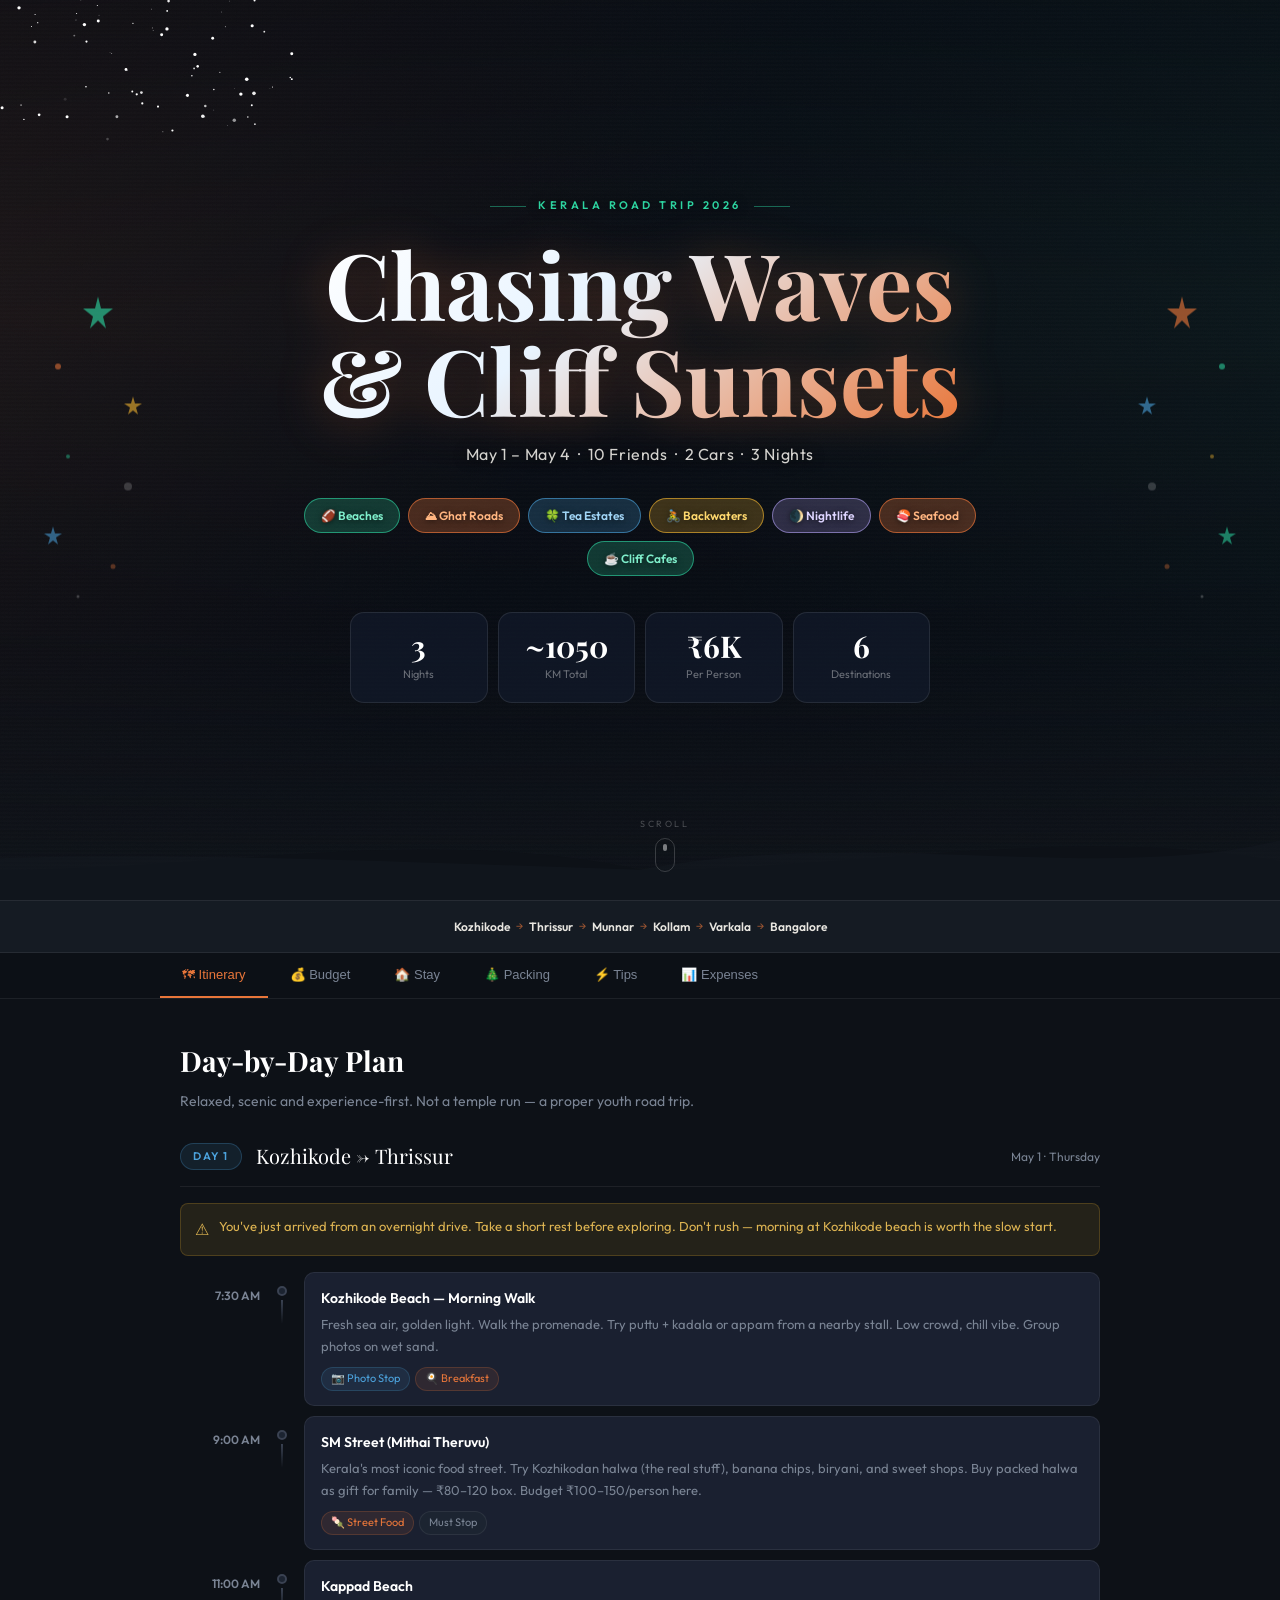
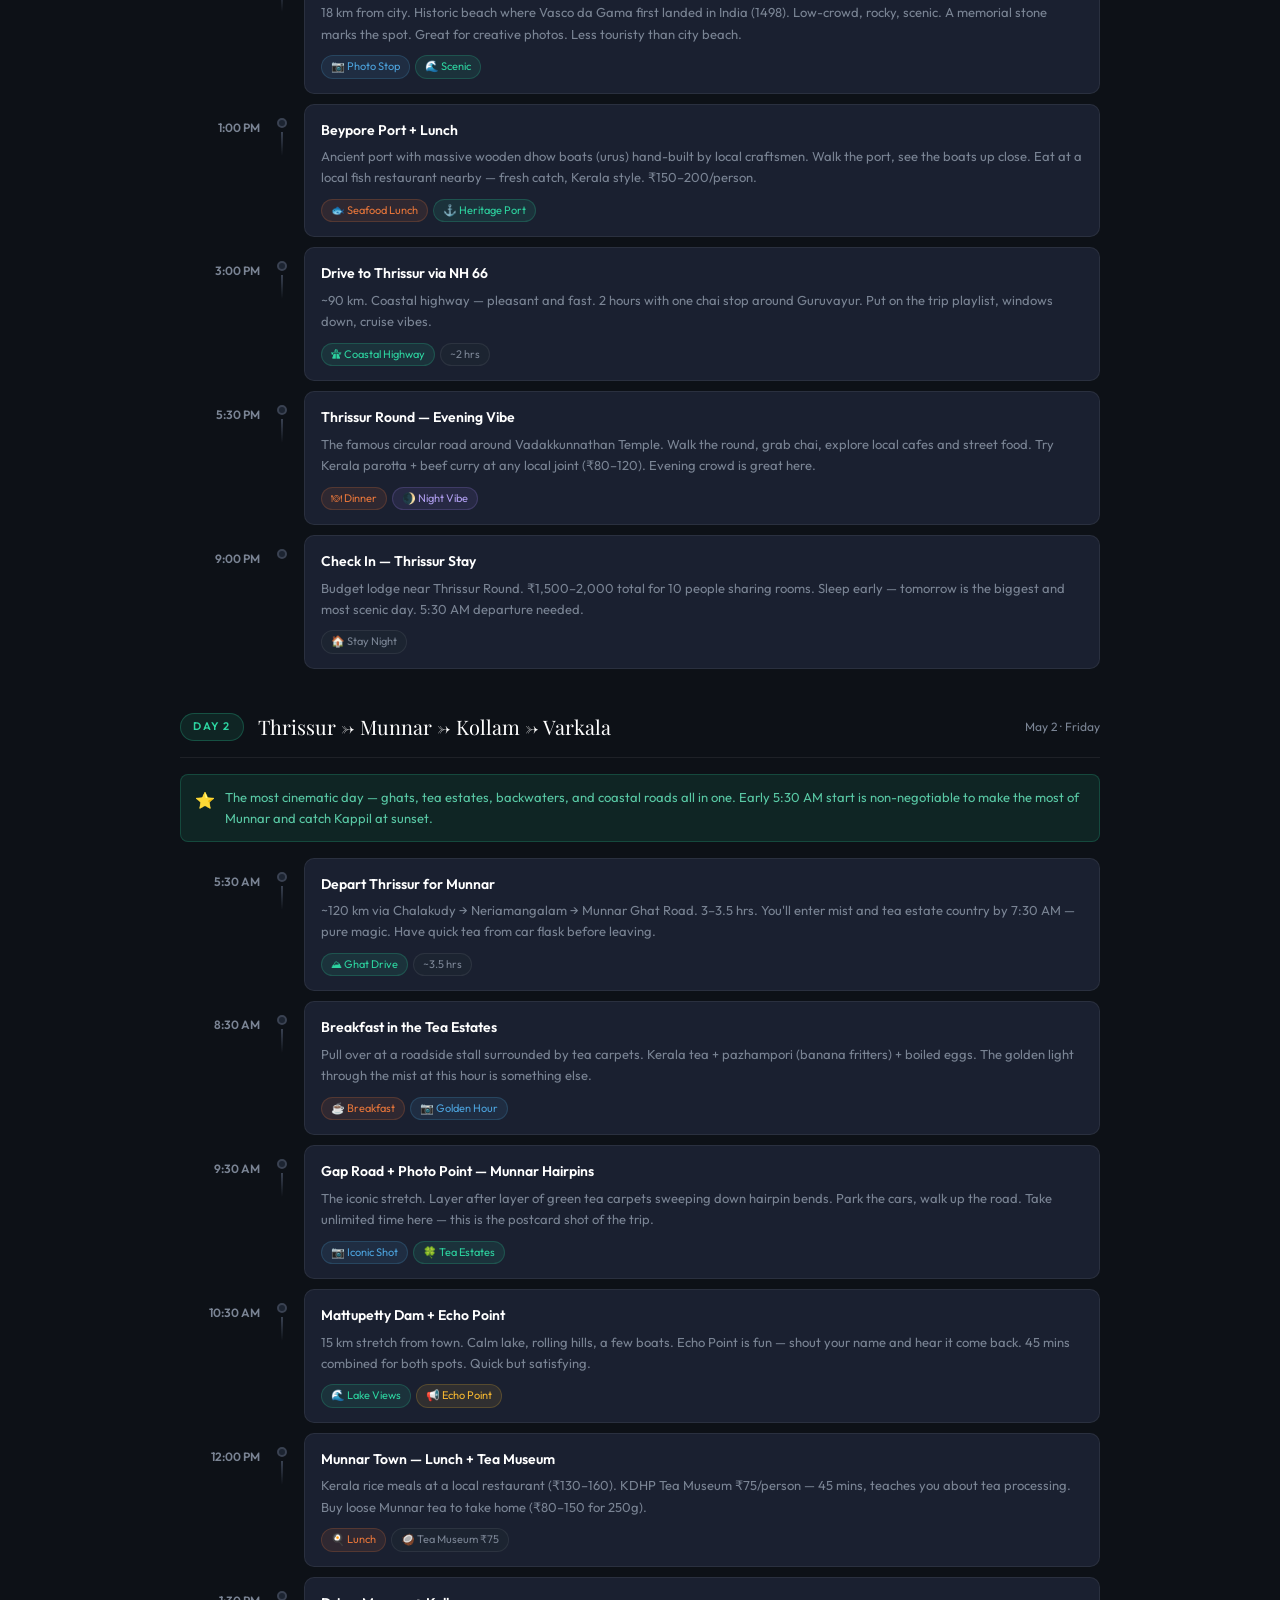
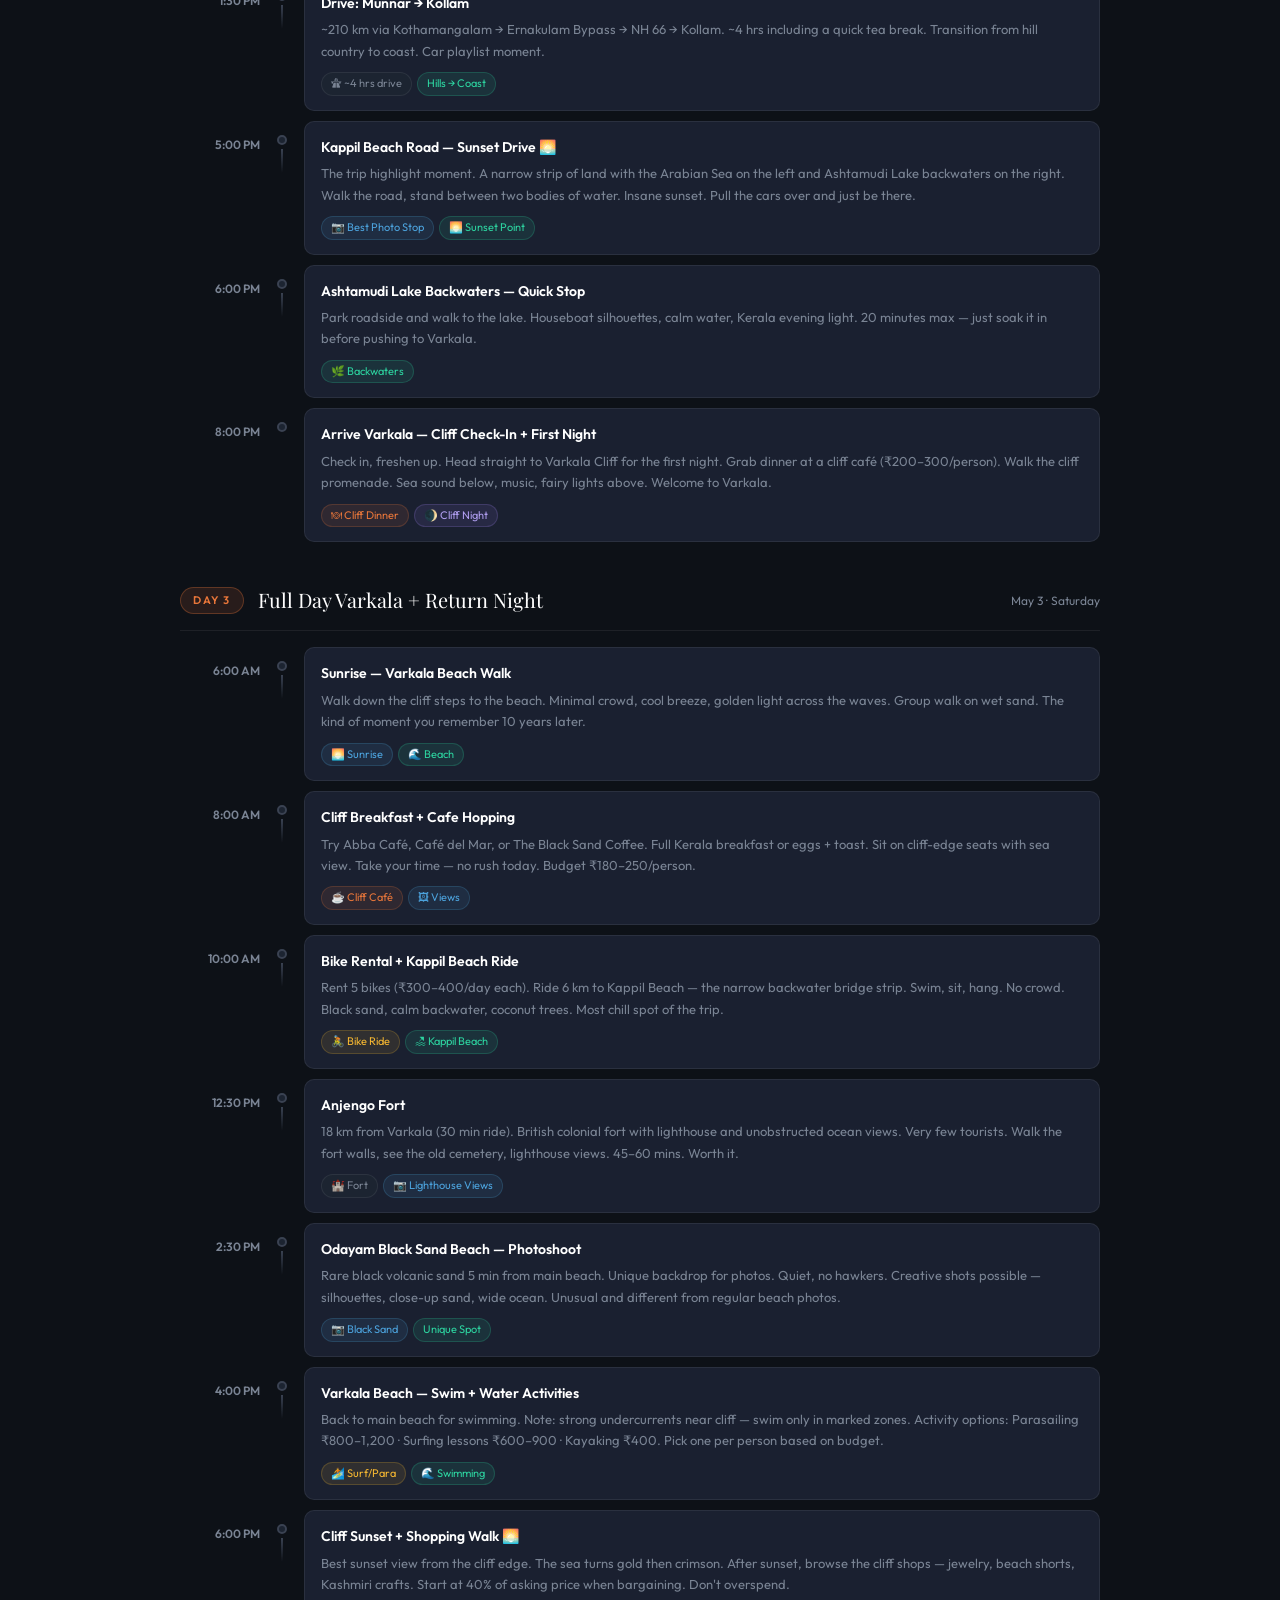
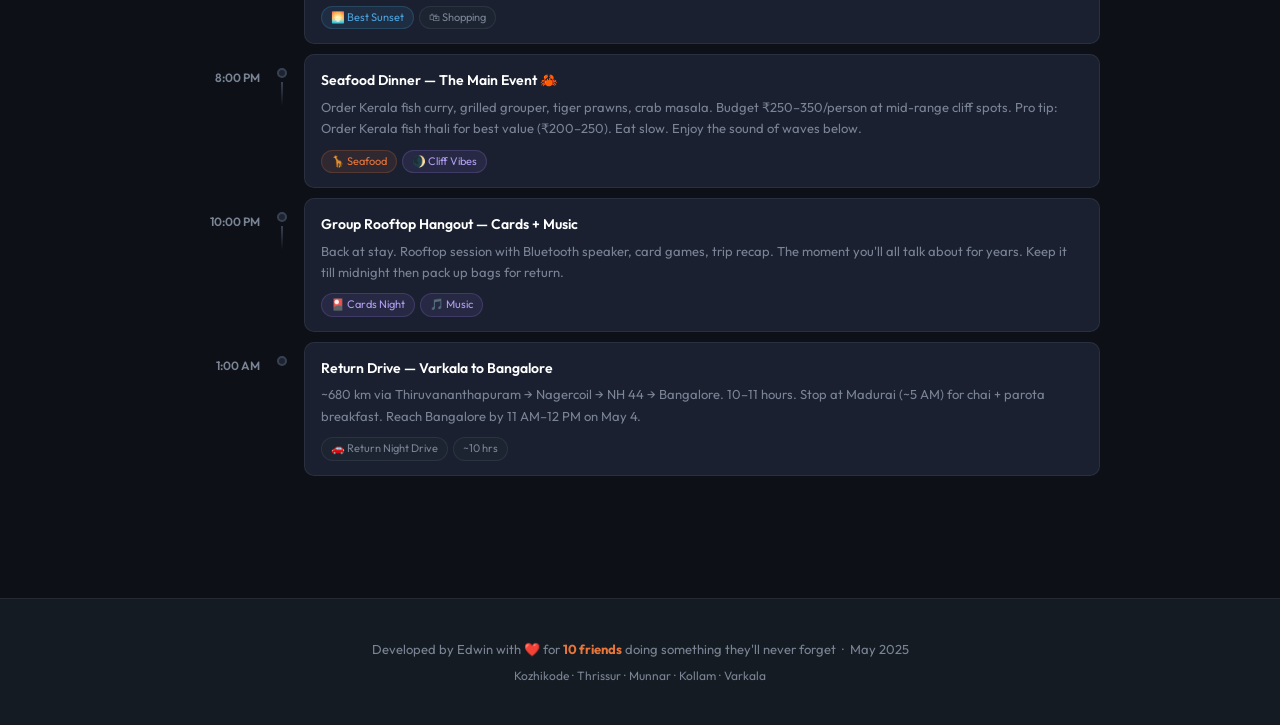
==== index.html @ 6bca403c "Rename to index.html" ====
<!DOCTYPE html>
<html lang="en">

<head>
  <meta charset="UTF-8" />
  <meta name="viewport" content="width=device-width, initial-scale=1.0" />
  <title>Kerala Road Trip 2026</title>
  <link rel="preconnect" href="https://fonts.googleapis.com" />
  <link
    href="https://fonts.googleapis.com/css2?family=Playfair+Display:ital,wght@0,400;0,700;1,400&family=Outfit:wght@300;400;500;600&display=swap"
    rel="stylesheet" />
  <style>
    :root {
      --bg: #0D1117;
      --bg2: #151B23;
      --bg3: #1C2431;
      --card: #1A2030;
      --border: rgba(255, 255, 255, 0.07);
      --orange: #E8763A;
      --orange-dim: rgba(232, 118, 58, 0.12);
      --teal: #2DD4A0;
      --teal-dim: rgba(45, 212, 160, 0.1);
      --blue: #4CA3DD;
      --blue-dim: rgba(76, 163, 221, 0.1);
      --amber: #F5B731;
      --amber-dim: rgba(245, 183, 49, 0.1);
      --text: #E8E6E0;
      --muted: #7A8494;
      --subtle: #3A4252;
    }

    *,
    *::before,
    *::after {
      box-sizing: border-box;
      margin: 0;
      padding: 0;
    }

    html {
      scroll-behavior: smooth;
    }

    body {
      font-family: 'Outfit', sans-serif;
      background: var(--bg);
      color: var(--text);
      min-height: 100vh;
      font-size: 15px;
      line-height: 1.6;
    }

    /* ══════════════════ HERO ══════════════════ */
    .hero {
      position: relative;
      height: 100vh;
      min-height: 640px;
      max-height: 960px;
      display: flex;
      flex-direction: column;
      align-items: center;
      justify-content: center;
      overflow: hidden;
      text-align: center;
      cursor: default;
    }

    .hero-img {
      position: absolute;
      inset: 0;
      background-image: url('https://images.unsplash.com/photo-1602216056096-3b40cc0c9944?auto=format&fit=crop&w=1920&q=80');
      background-size: cover;
      background-position: center 55%;
      transform: scale(1.08);
      transition: transform 0.08s linear;
      will-change: transform;
    }

    .hero-overlay {
      position: absolute;
      inset: 0;
      background:
        linear-gradient(180deg, rgba(4, 8, 16, 0.72) 0%, rgba(4, 8, 16, 0.45) 35%, rgba(4, 8, 16, 0.65) 70%, rgba(13, 17, 23, 1) 100%),
        linear-gradient(120deg, rgba(232, 118, 58, 0.18) 0%, transparent 45%),
        linear-gradient(240deg, rgba(45, 212, 160, 0.1) 0%, transparent 50%);
    }

    .hero-grain {
      position: absolute;
      inset: 0;
      pointer-events: none;
      background-image: url("data:image/svg+xml,%3Csvg viewBox='0 0 256 256' xmlns='http://www.w3.org/2000/svg'%3E%3Cfilter id='n'%3E%3CfeTurbulence type='fractalNoise' baseFrequency='0.9' numOctaves='4' stitchTiles='stitch'/%3E%3C/filter%3E%3Crect width='100%25' height='100%25' filter='url(%23n)' opacity='0.035'/%3E%3C/svg%3E");
      background-size: 200px;
      opacity: 0.6;
    }

    #ptcl {
      position: absolute;
      inset: 0;
      pointer-events: none;
    }

    .hero-scanline {
      position: absolute;
      inset: 0;
      pointer-events: none;
      background: repeating-linear-gradient(0deg, transparent, transparent 2px, rgba(255, 255, 255, 0.008) 2px, rgba(255, 255, 255, 0.008) 4px);
    }

    /* SPARKLE SIDE DECORATORS */
    .sparkle-left,
    .sparkle-right {
      position: absolute;
      top: 50%;
      transform: translateY(-50%);
      z-index: 5;
      pointer-events: none;
      opacity: 0;
      animation: riseIn 1.2s 0.8s ease both;
    }

    .sparkle-left {
      left: clamp(12px, 3vw, 60px);
      animation-name: sparkleIn;
    }

    .sparkle-right {
      right: clamp(12px, 3vw, 60px);
      animation-name: sparkleIn;
    }

    @keyframes sparkleIn {
      from { opacity: 0; transform: translateY(-50%) scale(0.8); }
      to   { opacity: 1; transform: translateY(-50%) scale(1); }
    }

    /* WAVE */
    .hero-wave {
      position: absolute;
      bottom: -1px;
      left: 0;
      right: 0;
      height: 100px;
      line-height: 0;
      pointer-events: none;
    }

    .hero-wave svg {
      display: block;
      width: 100%;
      height: 100%;
    }

    /* FLOAT CARD */
    .fc {
      position: absolute;
      right: clamp(20px, 5vw, 90px);
      bottom: 140px;
      z-index: 10;
      background: rgba(10, 16, 28, 0.72);
      backdrop-filter: blur(18px) saturate(1.4);
      border: 1px solid rgba(255, 255, 255, 0.1);
      border-radius: 18px;
      padding: 16px 20px;
      width: 230px;
      text-align: left;
      opacity: 0;
      animation: riseIn 0.9s 1.2s ease both;
      transition: transform 0.25s, box-shadow 0.25s, border-color 0.25s;
    }

    .fc:hover {
      transform: translateY(-5px);
      box-shadow: 0 20px 40px rgba(0, 0, 0, 0.4);
      border-color: rgba(45, 212, 160, 0.25);
    }

    .fc-tag {
      font-size: 10px;
      letter-spacing: 2px;
      text-transform: uppercase;
      color: var(--teal);
      margin-bottom: 7px;
      display: flex;
      align-items: center;
      gap: 5px;
    }

    .fc-tag::before {
      content: '';
      width: 6px;
      height: 6px;
      border-radius: 50%;
      background: var(--teal);
      animation: pulse 2s ease infinite;
    }

    .fc-name {
      font-family: 'Playfair Display', serif;
      font-size: 16px;
      color: #fff;
      font-weight: 700;
      margin-bottom: 3px;
    }

    .fc-sub {
      font-size: 12px;
      color: rgba(255, 255, 255, 0.4);
      margin-bottom: 14px;
    }

    .fc-bars {
      display: flex;
      gap: 5px;
    }

    .fc-bar {
      height: 3px;
      border-radius: 2px;
      flex: 1;
    }

    /* CONTENT */
    .hero-content {
      position: relative;
      z-index: 6;
      max-width: 780px;
      padding: 0 24px;
      display: flex;
      flex-direction: column;
      align-items: center;
    }

    .eyebrow {
      display: inline-flex;
      align-items: center;
      gap: 12px;
      font-size: 11px;
      letter-spacing: 3.5px;
      text-transform: uppercase;
      color: var(--teal);
      font-weight: 600;
      margin-bottom: 20px;
      text-shadow: 0 1px 10px rgba(0,0,0,0.7);
      opacity: 0;
      animation: riseIn 0.8s 0.15s ease both;
    }

    .eyebrow::before,
    .eyebrow::after {
      content: '';
      width: 36px;
      height: 1px;
      background: currentColor;
      opacity: 0.45;
    }

    .hero h1 {
      font-family: 'Playfair Display', serif;
      font-size: clamp(46px, 8vw, 92px);
      line-height: 1.04;
      font-weight: 700;
      margin-bottom: 16px;
      background: linear-gradient(140deg, #ffffff 0%, #e8f4ff 40%, var(--orange) 100%);
      -webkit-background-clip: text;
      -webkit-text-fill-color: transparent;
      background-clip: text;
      filter: drop-shadow(0 2px 24px rgba(232, 118, 58, 0.35));
      opacity: 0;
      animation: riseIn 0.9s 0.3s ease both;
    }

    .hero-sub {
      font-size: 16px;
      color: rgba(240, 238, 232, 0.88);
      margin-bottom: 30px;
      font-weight: 400;
      letter-spacing: 0.6px;
      text-shadow: 0 1px 12px rgba(0,0,0,0.8);
      opacity: 0;
      animation: riseIn 0.8s 0.45s ease both;
    }

    .chips {
      display: flex;
      flex-wrap: wrap;
      justify-content: center;
      gap: 8px;
      margin-bottom: 36px;
      opacity: 0;
      animation: riseIn 0.8s 0.6s ease both;
    }

    .chip {
      padding: 7px 16px;
      border-radius: 30px;
      font-size: 12px;
      font-weight: 600;
      border: 1px solid;
      display: inline-flex;
      align-items: center;
      gap: 5px;
      backdrop-filter: blur(16px) saturate(1.6);
      -webkit-backdrop-filter: blur(16px) saturate(1.6);
      transition: transform 0.2s, box-shadow 0.2s, border-color 0.2s;
      cursor: default;
      text-shadow: 0 1px 6px rgba(0,0,0,0.5);
    }

    .chip:hover {
      transform: translateY(-3px);
      box-shadow: 0 6px 20px rgba(0, 0, 0, 0.35);
    }

    .co {
      background: rgba(232, 118, 58, 0.28);
      border-color: rgba(232, 118, 58, 0.65);
      color: #ffb580;
    }

    .ct {
      background: rgba(45, 212, 160, 0.22);
      border-color: rgba(45, 212, 160, 0.6);
      color: #7eeecb;
    }

    .cb {
      background: rgba(76, 163, 221, 0.22);
      border-color: rgba(76, 163, 221, 0.6);
      color: #a0d4f5;
    }

    .ca {
      background: rgba(245, 183, 49, 0.22);
      border-color: rgba(245, 183, 49, 0.6);
      color: #ffd96e;
    }

    .cp {
      background: rgba(176, 158, 240, 0.22);
      border-color: rgba(176, 158, 240, 0.6);
      color: #ddd4ff;
    }

    .stats {
      display: grid;
      grid-template-columns: repeat(4, 1fr);
      gap: 10px;
      max-width: 580px;
      width: 100%;
      opacity: 0;
      animation: riseIn 0.8s 0.75s ease both;
    }

    .sbox {
      background: rgba(20, 30, 50, 0.55);
      backdrop-filter: blur(14px);
      border: 1px solid rgba(255, 255, 255, 0.09);
      border-radius: 14px;
      padding: 18px 10px;
      transition: all 0.25s;
      cursor: default;
    }

    .sbox:hover {
      border-color: rgba(232, 118, 58, 0.35);
      transform: translateY(-4px);
      background: rgba(30, 44, 70, 0.65);
    }

    .snum {
      font-family: 'Playfair Display', serif;
      font-size: 30px;
      font-weight: 700;
      color: #fff;
      line-height: 1;
    }

    .slbl {
      font-size: 11px;
      color: rgba(255, 255, 255, 0.38);
      margin-top: 5px;
    }

    /* SCROLL HINT */
    .hero-scroll {
      position: absolute;
      bottom: 28px;
      left: 50%;
      transform: translateX(-50%);
      z-index: 7;
      display: flex;
      flex-direction: column;
      align-items: center;
      gap: 7px;
      opacity: 0;
      animation: riseIn 0.8s 1.05s ease both;
    }

    .hero-scroll span {
      font-size: 9px;
      letter-spacing: 2.5px;
      text-transform: uppercase;
      color: rgba(255, 255, 255, 0.25);
    }

    .spill {
      width: 20px;
      height: 34px;
      border-radius: 10px;
      border: 1px solid rgba(255, 255, 255, 0.18);
      display: flex;
      align-items: flex-start;
      justify-content: center;
      padding-top: 5px;
    }

    .sdot {
      width: 4px;
      height: 7px;
      border-radius: 2px;
      background: rgba(255, 255, 255, 0.45);
      animation: sbounce 2.2s ease-in-out infinite;
    }

    @keyframes riseIn {
      from {
        opacity: 0;
        transform: translateY(22px);
      }

      to {
        opacity: 1;
        transform: translateY(0);
      }
    }

    @keyframes sbounce {

      0%,
      100% {
        transform: translateY(0);
      }

      55% {
        transform: translateY(9px);
      }
    }

    @keyframes pulse {

      0%,
      100% {
        opacity: 1;
        transform: scale(1);
      }

      50% {
        opacity: 0.4;
        transform: scale(0.7);
      }
    }

    /* ── ROUTE STRIP ── */
    .route-strip {
      display: flex;
      align-items: center;
      justify-content: center;
      flex-wrap: wrap;
      gap: 6px;
      padding: 16px 24px;
      background: var(--bg2);
      border-top: 1px solid var(--border);
      border-bottom: 1px solid var(--border);
    }

    .rc {
      font-size: 12px;
      font-weight: 600;
      color: var(--text);
    }

    .ra {
      color: var(--orange);
      font-size: 11px;
      opacity: 0.6;
    }

    /* ── NAV ── */
    .nav-wrap {
      position: sticky;
      top: 0;
      z-index: 100;
      background: rgba(13, 17, 23, 0.93);
      backdrop-filter: blur(14px);
      border-bottom: 1px solid var(--border);
    }

    .nav-inner {
      max-width: 960px;
      margin: 0 auto;
      display: flex;
      overflow-x: auto;
      scrollbar-width: none;
    }

    .nav-inner::-webkit-scrollbar {
      display: none;
    }

    .nav-tab {
      flex-shrink: 0;
      padding: 14px 22px;
      font-size: 13px;
      font-weight: 500;
      color: var(--muted);
      cursor: pointer;
      border-bottom: 2px solid transparent;
      border-top: none;
      border-left: none;
      border-right: none;
      transition: all 0.2s;
      white-space: nowrap;
      user-select: none;
      background: none;
    }

    .nav-tab:hover {
      color: var(--text);
    }

    .nav-tab.active {
      color: var(--orange);
      border-bottom-color: var(--orange);
    }

    /* ── MAIN ── */
    .main {
      max-width: 960px;
      margin: 0 auto;
      padding: 40px 20px 80px;
    }

    .section {
      display: none;
    }

    .section.active {
      display: block;
    }

    .sec-title {
      font-family: 'Playfair Display', serif;
      font-size: 28px;
      font-weight: 700;
      color: #fff;
      margin-bottom: 6px;
    }

    .sec-desc {
      font-size: 14px;
      color: var(--muted);
      margin-bottom: 28px;
    }

    /* TIMELINE */
    .day-block {
      margin-bottom: 32px;
    }

    .day-header {
      display: flex;
      align-items: center;
      gap: 14px;
      margin-bottom: 16px;
      padding-bottom: 14px;
      border-bottom: 1px solid var(--border);
    }

    .day-badge {
      font-size: 11px;
      font-weight: 600;
      letter-spacing: 1.5px;
      text-transform: uppercase;
      padding: 4px 12px;
      border-radius: 30px;
    }

    .b1 {
      background: var(--blue-dim);
      color: var(--blue);
      border: 1px solid rgba(76, 163, 221, 0.25);
    }

    .b2 {
      background: var(--teal-dim);
      color: var(--teal);
      border: 1px solid rgba(45, 212, 160, 0.25);
    }

    .b3 {
      background: var(--orange-dim);
      color: var(--orange);
      border: 1px solid rgba(232, 118, 58, 0.3);
    }

    .dth {
      font-family: 'Playfair Display', serif;
      font-size: 20px;
      color: #fff;
    }

    .ddh {
      margin-left: auto;
      font-size: 12px;
      color: var(--muted);
      white-space: nowrap;
    }

    .timeline {
      display: flex;
      flex-direction: column;
    }

    .tli {
      display: grid;
      grid-template-columns: 80px 20px 1fr;
      gap: 0 12px;
      align-items: start;
    }

    .tlt {
      font-size: 12px;
      font-weight: 600;
      color: var(--muted);
      text-align: right;
      padding-top: 14px;
    }

    .tll {
      display: flex;
      flex-direction: column;
      align-items: center;
      padding-top: 14px;
    }

    .tld {
      width: 10px;
      height: 10px;
      border-radius: 50%;
      background: var(--bg3);
      border: 2px solid var(--subtle);
      flex-shrink: 0;
      transition: border-color 0.2s;
    }

    .tli:hover .tld {
      border-color: var(--orange);
    }

    .tlc {
      width: 2px;
      flex: 1;
      min-height: 24px;
      background: linear-gradient(var(--subtle), transparent);
      margin-top: 4px;
    }

    .tli:last-child .tlc {
      display: none;
    }

    .tlcard {
      background: var(--card);
      border: 1px solid var(--border);
      border-radius: 10px;
      padding: 14px 16px;
      margin-bottom: 10px;
      transition: border-color 0.2s, transform 0.15s;
    }

    .tlcard:hover {
      border-color: rgba(255, 255, 255, 0.14);
      transform: translateX(2px);
    }

    .tlct {
      font-size: 14px;
      font-weight: 600;
      color: #fff;
      margin-bottom: 5px;
    }

    .tlcd {
      font-size: 13px;
      color: var(--muted);
      line-height: 1.65;
    }

    .tags {
      display: flex;
      flex-wrap: wrap;
      gap: 5px;
      margin-top: 10px;
    }

    .tag {
      font-size: 11px;
      padding: 2px 9px;
      border-radius: 20px;
      background: var(--bg3);
      color: var(--muted);
      border: 1px solid var(--border);
    }

    .tf {
      background: rgba(232, 118, 58, 0.1);
      color: #E8763A;
      border-color: rgba(232, 118, 58, 0.2);
    }

    .tp {
      background: rgba(76, 163, 221, 0.1);
      color: #4CA3DD;
      border-color: rgba(76, 163, 221, 0.2);
    }

    .ts {
      background: rgba(45, 212, 160, 0.1);
      color: #2DD4A0;
      border-color: rgba(45, 212, 160, 0.2);
    }

    .ta {
      background: rgba(245, 183, 49, 0.1);
      color: #F5B731;
      border-color: rgba(245, 183, 49, 0.2);
    }

    .tn {
      background: rgba(160, 130, 240, 0.1);
      color: #B09EF0;
      border-color: rgba(160, 130, 240, 0.2);
    }

    .alert-box {
      display: flex;
      gap: 10px;
      align-items: flex-start;
      border-radius: 8px;
      padding: 12px 14px;
      margin-bottom: 16px;
      font-size: 13px;
      line-height: 1.6;
    }

    .aw {
      background: rgba(245, 183, 49, 0.1);
      border: 1px solid rgba(245, 183, 49, 0.2);
      color: #ddb452;
    }

    .ai {
      background: var(--teal-dim);
      border: 1px solid rgba(45, 212, 160, 0.2);
      color: #59c9a5;
    }

    .aico {
      font-size: 16px;
      flex-shrink: 0;
      margin-top: 1px;
    }

    /* BUDGET */
    .bgrid {
      display: grid;
      grid-template-columns: repeat(3, 1fr);
      gap: 12px;
      margin-bottom: 20px;
    }

    .bcard {
      background: var(--card);
      border: 1px solid var(--border);
      border-radius: 12px;
      padding: 18px 16px;
      transition: border-color 0.2s;
    }

    .bcard:hover {
      border-color: rgba(255, 255, 255, 0.13);
    }

    .bcat {
      font-size: 11px;
      color: var(--muted);
      margin-bottom: 6px;
      letter-spacing: 0.5px;
    }

    .bamt {
      font-family: 'Playfair Display', serif;
      font-size: 28px;
      font-weight: 700;
      line-height: 1;
    }

    .bnote {
      font-size: 11px;
      color: var(--muted);
      margin-top: 8px;
      line-height: 1.5;
    }

    .bbar {
      height: 3px;
      border-radius: 2px;
      margin-top: 12px;
    }

    .btotal {
      background: linear-gradient(135deg, rgba(45, 212, 160, 0.12), rgba(45, 212, 160, 0.04));
      border: 1px solid rgba(45, 212, 160, 0.25);
      border-radius: 14px;
      padding: 20px 24px;
      display: flex;
      justify-content: space-between;
      align-items: center;
    }

    .btl .lbl {
      font-size: 13px;
      color: var(--teal);
      font-weight: 500;
    }

    .btl .sub {
      font-size: 12px;
      color: var(--muted);
      margin-top: 3px;
    }

    .btr {
      font-family: 'Playfair Display', serif;
      font-size: 40px;
      font-weight: 700;
      color: var(--teal);
    }

    .bnbox {
      font-size: 12px;
      color: var(--muted);
      margin-top: 14px;
      padding: 10px 14px;
      background: var(--bg2);
      border-radius: 8px;
      border-left: 3px solid var(--subtle);
      line-height: 1.7;
    }

    /* STAY */
    .sgrid {
      display: grid;
      grid-template-columns: repeat(3, 1fr);
      gap: 14px;
    }

    .scard {
      background: var(--card);
      border: 1px solid var(--border);
      border-radius: 14px;
      padding: 18px;
      position: relative;
      overflow: hidden;
      transition: border-color 0.2s, transform 0.15s;
    }

    .scard:hover {
      border-color: rgba(255, 255, 255, 0.14);
      transform: translateY(-2px);
    }

    .sacc {
      position: absolute;
      top: 0;
      left: 0;
      right: 0;
      height: 3px;
    }

    .sarea {
      font-size: 10px;
      letter-spacing: 2px;
      text-transform: uppercase;
      color: var(--muted);
      margin-bottom: 6px;
    }

    .sname {
      font-family: 'Playfair Display', serif;
      font-size: 17px;
      color: #fff;
      margin-bottom: 12px;
    }

    .sprice {
      font-size: 13px;
      color: var(--muted);
      margin-bottom: 10px;
    }

    .sprice strong {
      font-size: 20px;
      font-weight: 700;
      font-family: 'Playfair Display', serif;
    }

    .sfeat {
      font-size: 12px;
      color: var(--muted);
      line-height: 1.9;
    }

    .sfeat span {
      display: block;
    }

    .sfeat span::before {
      content: '·  ';
      color: var(--subtle);
    }

    .srec {
      margin-top: 10px;
      font-size: 11px;
      padding: 3px 10px;
      border-radius: 20px;
      display: inline-block;
      background: var(--teal-dim);
      color: var(--teal);
      border: 1px solid rgba(45, 212, 160, 0.2);
    }

    /* PACKING */
    .pgrid {
      display: grid;
      grid-template-columns: repeat(3, 1fr);
      gap: 12px;
    }

    .pcat {
      background: var(--card);
      border: 1px solid var(--border);
      border-radius: 12px;
      padding: 16px;
    }

    .pctit {
      font-size: 11px;
      font-weight: 600;
      letter-spacing: 1.5px;
      text-transform: uppercase;
      color: var(--muted);
      margin-bottom: 12px;
      padding-bottom: 10px;
      border-bottom: 1px solid var(--border);
    }

    .pitem {
      display: flex;
      align-items: center;
      gap: 8px;
      font-size: 13px;
      color: var(--text);
      padding: 4px 0;
      cursor: pointer;
      user-select: none;
      transition: color 0.15s;
    }

    .pitem:hover {
      color: #fff;
    }

    .pchk {
      width: 16px;
      height: 16px;
      border-radius: 4px;
      flex-shrink: 0;
      border: 1.5px solid var(--subtle);
      background: transparent;
      display: flex;
      align-items: center;
      justify-content: center;
      font-size: 10px;
      font-weight: 700;
      color: transparent;
      transition: all 0.15s;
    }

    .pitem.ck {
      color: var(--muted);
      text-decoration: line-through;
    }

    .pitem.ck .pchk {
      background: var(--teal);
      border-color: var(--teal);
      color: #000;
    }

    .pctr {
      font-size: 12px;
      color: var(--muted);
      margin-bottom: 20px;
    }

    .pctr strong {
      color: var(--teal);
    }

    /* TIPS */
    .tgrid {
      display: grid;
      grid-template-columns: repeat(2, 1fr);
      gap: 14px;
    }

    .tcard {
      background: var(--card);
      border: 1px solid var(--border);
      border-radius: 12px;
      padding: 18px;
    }

    .ticon {
      font-size: 22px;
      margin-bottom: 10px;
    }

    .ttit {
      font-size: 14px;
      font-weight: 600;
      color: #fff;
      margin-bottom: 10px;
    }

    .titem {
      display: flex;
      gap: 8px;
      font-size: 13px;
      color: var(--muted);
      line-height: 1.65;
      padding: 3px 0;
    }

    .tdot {
      width: 3px;
      height: 3px;
      border-radius: 50%;
      background: var(--subtle);
      margin-top: 10px;
      flex-shrink: 0;
    }

    /* EXPENSE */
    .egrid {
      display: grid;
      grid-template-columns: repeat(2, 1fr);
      gap: 14px;
    }

    .ecard {
      background: var(--card);
      border: 1px solid var(--border);
      border-radius: 12px;
      padding: 18px;
    }

    .etit {
      font-size: 13px;
      font-weight: 600;
      color: var(--teal);
      margin-bottom: 12px;
      padding-bottom: 10px;
      border-bottom: 1px solid var(--border);
    }

    .eitem {
      font-size: 13px;
      color: var(--muted);
      line-height: 1.9;
      display: flex;
      gap: 8px;
    }

    .ebul {
      color: var(--teal);
      flex-shrink: 0;
    }

    .arow {
      display: flex;
      flex-wrap: wrap;
      gap: 8px;
      margin-top: 12px;
    }

    .achip {
      display: flex;
      align-items: center;
      gap: 6px;
      background: var(--bg3);
      border: 1px solid var(--border);
      border-radius: 8px;
      padding: 6px 12px;
      font-size: 12px;
      color: var(--text);
    }

    /* FOOTER */
    .footer {
      text-align: center;
      padding: 40px 24px;
      border-top: 1px solid var(--border);
      background: var(--bg2);
    }

    .footer p {
      font-size: 13px;
      color: var(--muted);
    }

    .footer strong {
      color: var(--orange);
    }

    /* RESPONSIVE */
    @media(max-width:700px) {
      .stats {
        grid-template-columns: repeat(2, 1fr);
      }

      .bgrid {
        grid-template-columns: 1fr 1fr;
      }

      .sgrid {
        grid-template-columns: 1fr;
      }

      .pgrid {
        grid-template-columns: 1fr 1fr;
      }

      .tgrid {
        grid-template-columns: 1fr;
      }

      .egrid {
        grid-template-columns: 1fr;
      }

      .tli {
        grid-template-columns: 60px 16px 1fr;
      }

      .fc {
        display: none;
      }
    }

    @media(max-width:480px) {
      .bgrid {
        grid-template-columns: 1fr;
      }

      .pgrid {
        grid-template-columns: 1fr;
      }

      .hero h1 {
        font-size: 38px;
      }
    }

    @keyframes fadeUp {
      from {
        opacity: 0;
        transform: translateY(14px);
      }

      to {
        opacity: 1;
        transform: translateY(0);
      }
    }

    .section.active>* {
      animation: fadeUp 0.35s ease both;
    }

    .section.active>*:nth-child(2) {
      animation-delay: .05s;
    }

    .section.active>*:nth-child(3) {
      animation-delay: .1s;
    }

    .section.active>*:nth-child(4) {
      animation-delay: .15s;
    }
  </style>
</head>

<body>

  <!-- ═══ HERO ═══ -->
  <section class="hero" id="hero">
    <div class="hero-img" id="himg"></div>
    <div class="hero-overlay"></div>
    <div class="hero-grain"></div>
    <canvas id="ptcl"></canvas>
    <div class="hero-scanline"></div>

    <!-- Sparkle decorators left & right -->
    <div class="sparkle-left" aria-hidden="true">
      <svg width="120" height="320" viewBox="0 0 120 320" fill="none" xmlns="http://www.w3.org/2000/svg">
        <g opacity="0.7">
          <path d="M60 10 L63 22 L75 22 L65 30 L68 42 L60 34 L52 42 L55 30 L45 22 L57 22 Z" fill="#2DD4A0" opacity="0.9"/>
          <circle cx="20" cy="80" r="3" fill="#E8763A" opacity="0.8"/>
          <path d="M95 110 L97 117 L104 117 L98 121 L100 128 L95 124 L90 128 L92 121 L86 117 L93 117 Z" fill="#F5B731" opacity="0.85"/>
          <circle cx="30" cy="170" r="2" fill="#2DD4A0" opacity="0.6"/>
          <circle cx="90" cy="200" r="4" fill="#fff" opacity="0.25"/>
          <path d="M15 240 L17 247 L24 247 L18 251 L20 258 L15 254 L10 258 L12 251 L6 247 L13 247 Z" fill="#4CA3DD" opacity="0.8"/>
          <circle cx="75" cy="280" r="2.5" fill="#E8763A" opacity="0.5"/>
          <circle cx="40" cy="310" r="1.5" fill="#fff" opacity="0.3"/>
        </g>
      </svg>
    </div>
    <div class="sparkle-right" aria-hidden="true">
      <svg width="120" height="320" viewBox="0 0 120 320" fill="none" xmlns="http://www.w3.org/2000/svg">
        <g opacity="0.7">
          <path d="M60 10 L63 22 L75 22 L65 30 L68 42 L60 34 L52 42 L55 30 L45 22 L57 22 Z" fill="#E8763A" opacity="0.9"/>
          <circle cx="100" cy="80" r="3" fill="#2DD4A0" opacity="0.8"/>
          <path d="M25 110 L27 117 L34 117 L28 121 L30 128 L25 124 L20 128 L22 121 L16 117 L23 117 Z" fill="#4CA3DD" opacity="0.85"/>
          <circle cx="90" cy="170" r="2" fill="#F5B731" opacity="0.6"/>
          <circle cx="30" cy="200" r="4" fill="#fff" opacity="0.25"/>
          <path d="M105 240 L107 247 L114 247 L108 251 L110 258 L105 254 L100 258 L102 251 L96 247 L103 247 Z" fill="#2DD4A0" opacity="0.8"/>
          <circle cx="45" cy="280" r="2.5" fill="#E8763A" opacity="0.5"/>
          <circle cx="80" cy="310" r="1.5" fill="#fff" opacity="0.3"/>
        </g>
      </svg>
    </div>

    <!-- Main content -->
    <div class="hero-content">
      <div class="eyebrow">Kerala Road Trip 2026</div>
      <h1>Chasing Waves<br>&amp; Cliff Sunsets</h1>
      <p class="hero-sub">May 1 &ndash; May 4 &nbsp;&middot;&nbsp; 10 Friends &nbsp;&middot;&nbsp; 2 Cars
        &nbsp;&middot;&nbsp; 3 Nights</p>
      <div class="chips">
        <span class="chip ct">&#127944; Beaches</span>
        <span class="chip co">&#9968; Ghat Roads</span>
        <span class="chip cb">&#127808; Tea Estates</span>
        <span class="chip ca">&#128692; Backwaters</span>
        <span class="chip cp">&#127762; Nightlife</span>
        <span class="chip co">&#127843; Seafood</span>
        <span class="chip ct">&#9749; Cliff Cafes</span>
      </div>
      <div class="stats">
        <div class="sbox">
          <div class="snum" id="s0">0</div>
          <div class="slbl">Nights</div>
        </div>
        <div class="sbox">
          <div class="snum" id="s1">0</div>
          <div class="slbl">KM Total</div>
        </div>
        <div class="sbox">
          <div class="snum" id="s2">&#8377;6K</div>
          <div class="slbl">Per Person</div>
        </div>
        <div class="sbox">
          <div class="snum" id="s3">0</div>
          <div class="slbl">Destinations</div>
        </div>
      </div>
    </div>

    <!-- Scroll hint -->
    <div class="hero-scroll">
      <span>Scroll</span>
      <div class="spill">
        <div class="sdot"></div>
      </div>
    </div>

    <!-- Animated wave -->
    <div class="hero-wave">
      <svg viewBox="0 0 1440 100" preserveAspectRatio="none" xmlns="http://www.w3.org/2000/svg">
        <path id="wv1" fill="#0D1117" d="M0,50 C240,85 480,15 720,50 C960,85 1200,15 1440,50 L1440,100 L0,100 Z" />
        <path id="wv2" fill="#151B23" opacity="0.5"
          d="M0,65 C200,30 450,75 700,55 C950,35 1200,70 1440,55 L1440,100 L0,100 Z" />
      </svg>
    </div>
  </section>

  <!-- ROUTE -->
  <div class="route-strip">
    <span class="rc">Kozhikode</span><span class="ra">&rarr;</span>
    <span class="rc">Thrissur</span><span class="ra">&rarr;</span>
    <span class="rc">Munnar</span><span class="ra">&rarr;</span>
    <span class="rc">Kollam</span><span class="ra">&rarr;</span>
    <span class="rc">Varkala</span><span class="ra">&rarr;</span>
    <span class="rc">Bangalore</span>
  </div>

  <!-- NAV -->
  <div class="nav-wrap">
    <div class="nav-inner">
      <button class="nav-tab active" onclick="switchTab('itinerary',this)">&#128506; Itinerary</button>
      <button class="nav-tab" onclick="switchTab('budget',this)">&#128176; Budget</button>
      <button class="nav-tab" onclick="switchTab('stay',this)">&#127968; Stay</button>
      <button class="nav-tab" onclick="switchTab('packing',this)">&#127876; Packing</button>
      <button class="nav-tab" onclick="switchTab('tips',this)">&#9889; Tips</button>
      <button class="nav-tab" onclick="switchTab('expense',this)">&#128202; Expenses</button>
    </div>
  </div>

  <!-- MAIN -->
  <div class="main">

    <!-- ITINERARY -->
    <div id="tab-itinerary" class="section active">
      <div class="sec-title">Day-by-Day Plan</div>
      <p class="sec-desc">Relaxed, scenic and experience-first. Not a temple run — a proper youth road trip.</p>

      <div class="day-block">
        <div class="day-header">
          <span class="day-badge b1">Day 1</span>
          <span class="dth">Kozhikode &rarr; Thrissur</span>
          <span class="ddh">May 1 &middot; Thursday</span>
        </div>
        <div class="alert-box aw"><span class="aico">&#9888;</span><span>You've just arrived from an overnight drive.
            Take a short rest before exploring. Don't rush — morning at Kozhikode beach is worth the slow start.</span>
        </div>
        <div class="timeline">
          <div class="tli">
            <div class="tlt">7:30 AM</div>
            <div class="tll">
              <div class="tld"></div>
              <div class="tlc"></div>
            </div>
            <div class="tlcard">
              <div class="tlct">Kozhikode Beach — Morning Walk</div>
              <div class="tlcd">Fresh sea air, golden light. Walk the promenade. Try puttu + kadala or appam from a
                nearby stall. Low crowd, chill vibe. Group photos on wet sand.</div>
              <div class="tags"><span class="tag tp">&#128247; Photo Stop</span><span class="tag tf">&#127859;
                  Breakfast</span></div>
            </div>
          </div>
          <div class="tli">
            <div class="tlt">9:00 AM</div>
            <div class="tll">
              <div class="tld"></div>
              <div class="tlc"></div>
            </div>
            <div class="tlcard">
              <div class="tlct">SM Street (Mithai Theruvu)</div>
              <div class="tlcd">Kerala's most iconic food street. Try Kozhikodan halwa (the real stuff), banana chips,
                biryani, and sweet shops. Buy packed halwa as gift for family — ₹80–120 box. Budget ₹100–150/person
                here.</div>
              <div class="tags"><span class="tag tf">&#127841; Street Food</span><span class="tag">Must Stop</span>
              </div>
            </div>
          </div>
          <div class="tli">
            <div class="tlt">11:00 AM</div>
            <div class="tll">
              <div class="tld"></div>
              <div class="tlc"></div>
            </div>
            <div class="tlcard">
              <div class="tlct">Kappad Beach</div>
              <div class="tlcd">18 km from city. Historic beach where Vasco da Gama first landed in India (1498).
                Low-crowd, rocky, scenic. A memorial stone marks the spot. Great for creative photos. Less touristy than
                city beach.</div>
              <div class="tags"><span class="tag tp">&#128247; Photo Stop</span><span class="tag ts">&#127754;
                  Scenic</span></div>
            </div>
          </div>
          <div class="tli">
            <div class="tlt">1:00 PM</div>
            <div class="tll">
              <div class="tld"></div>
              <div class="tlc"></div>
            </div>
            <div class="tlcard">
              <div class="tlct">Beypore Port + Lunch</div>
              <div class="tlcd">Ancient port with massive wooden dhow boats (urus) hand-built by local craftsmen. Walk
                the port, see the boats up close. Eat at a local fish restaurant nearby — fresh catch, Kerala style.
                ₹150–200/person.</div>
              <div class="tags"><span class="tag tf">&#128031; Seafood Lunch</span><span class="tag ts">&#9875; Heritage
                  Port</span></div>
            </div>
          </div>
          <div class="tli">
            <div class="tlt">3:00 PM</div>
            <div class="tll">
              <div class="tld"></div>
              <div class="tlc"></div>
            </div>
            <div class="tlcard">
              <div class="tlct">Drive to Thrissur via NH 66</div>
              <div class="tlcd">~90 km. Coastal highway — pleasant and fast. 2 hours with one chai stop around
                Guruvayur. Put on the trip playlist, windows down, cruise vibes.</div>
              <div class="tags"><span class="tag ts">&#128739; Coastal Highway</span><span class="tag">~2 hrs</span>
              </div>
            </div>
          </div>
          <div class="tli">
            <div class="tlt">5:30 PM</div>
            <div class="tll">
              <div class="tld"></div>
              <div class="tlc"></div>
            </div>
            <div class="tlcard">
              <div class="tlct">Thrissur Round — Evening Vibe</div>
              <div class="tlcd">The famous circular road around Vadakkunnathan Temple. Walk the round, grab chai,
                explore local cafes and street food. Try Kerala parotta + beef curry at any local joint (₹80–120).
                Evening crowd is great here.</div>
              <div class="tags"><span class="tag tf">&#127869; Dinner</span><span class="tag tn">&#127762; Night
                  Vibe</span></div>
            </div>
          </div>
          <div class="tli">
            <div class="tlt">9:00 PM</div>
            <div class="tll">
              <div class="tld"></div>
              <div class="tlc"></div>
            </div>
            <div class="tlcard">
              <div class="tlct">Check In — Thrissur Stay</div>
              <div class="tlcd">Budget lodge near Thrissur Round. ₹1,500–2,000 total for 10 people sharing rooms. Sleep
                early — tomorrow is the biggest and most scenic day. 5:30 AM departure needed.</div>
              <div class="tags"><span class="tag">&#127968; Stay Night</span></div>
            </div>
          </div>
        </div>
      </div>

      <div class="day-block">
        <div class="day-header">
          <span class="day-badge b2">Day 2</span>
          <span class="dth">Thrissur &rarr; Munnar &rarr; Kollam &rarr; Varkala</span>
          <span class="ddh">May 2 &middot; Friday</span>
        </div>
        <div class="alert-box ai"><span class="aico">&#11088;</span><span>The most cinematic day — ghats, tea estates,
            backwaters, and coastal roads all in one. Early 5:30 AM start is non-negotiable to make the most of Munnar
            and catch Kappil at sunset.</span></div>
        <div class="timeline">
          <div class="tli">
            <div class="tlt">5:30 AM</div>
            <div class="tll">
              <div class="tld"></div>
              <div class="tlc"></div>
            </div>
            <div class="tlcard">
              <div class="tlct">Depart Thrissur for Munnar</div>
              <div class="tlcd">~120 km via Chalakudy → Neriamangalam → Munnar Ghat Road. 3–3.5 hrs. You'll enter mist
                and tea estate country by 7:30 AM — pure magic. Have quick tea from car flask before leaving.</div>
              <div class="tags"><span class="tag ts">&#9968; Ghat Drive</span><span class="tag">~3.5 hrs</span></div>
            </div>
          </div>
          <div class="tli">
            <div class="tlt">8:30 AM</div>
            <div class="tll">
              <div class="tld"></div>
              <div class="tlc"></div>
            </div>
            <div class="tlcard">
              <div class="tlct">Breakfast in the Tea Estates</div>
              <div class="tlcd">Pull over at a roadside stall surrounded by tea carpets. Kerala tea + pazhampori (banana
                fritters) + boiled eggs. The golden light through the mist at this hour is something else.</div>
              <div class="tags"><span class="tag tf">&#9749; Breakfast</span><span class="tag tp">&#128247; Golden
                  Hour</span></div>
            </div>
          </div>
          <div class="tli">
            <div class="tlt">9:30 AM</div>
            <div class="tll">
              <div class="tld"></div>
              <div class="tlc"></div>
            </div>
            <div class="tlcard">
              <div class="tlct">Gap Road + Photo Point — Munnar Hairpins</div>
              <div class="tlcd">The iconic stretch. Layer after layer of green tea carpets sweeping down hairpin bends.
                Park the cars, walk up the road. Take unlimited time here — this is the postcard shot of the trip.</div>
              <div class="tags"><span class="tag tp">&#128247; Iconic Shot</span><span class="tag ts">&#127808; Tea
                  Estates</span></div>
            </div>
          </div>
          <div class="tli">
            <div class="tlt">10:30 AM</div>
            <div class="tll">
              <div class="tld"></div>
              <div class="tlc"></div>
            </div>
            <div class="tlcard">
              <div class="tlct">Mattupetty Dam + Echo Point</div>
              <div class="tlcd">15 km stretch from town. Calm lake, rolling hills, a few boats. Echo Point is fun —
                shout your name and hear it come back. 45 mins combined for both spots. Quick but satisfying.</div>
              <div class="tags"><span class="tag ts">&#127754; Lake Views</span><span class="tag ta">&#128226; Echo
                  Point</span></div>
            </div>
          </div>
          <div class="tli">
            <div class="tlt">12:00 PM</div>
            <div class="tll">
              <div class="tld"></div>
              <div class="tlc"></div>
            </div>
            <div class="tlcard">
              <div class="tlct">Munnar Town — Lunch + Tea Museum</div>
              <div class="tlcd">Kerala rice meals at a local restaurant (₹130–160). KDHP Tea Museum ₹75/person — 45
                mins, teaches you about tea processing. Buy loose Munnar tea to take home (₹80–150 for 250g).</div>
              <div class="tags"><span class="tag tf">&#127859; Lunch</span><span class="tag">&#129381; Tea Museum
                  ₹75</span></div>
            </div>
          </div>
          <div class="tli">
            <div class="tlt">1:30 PM</div>
            <div class="tll">
              <div class="tld"></div>
              <div class="tlc"></div>
            </div>
            <div class="tlcard">
              <div class="tlct">Drive: Munnar &rarr; Kollam</div>
              <div class="tlcd">~210 km via Kothamangalam → Ernakulam Bypass → NH 66 → Kollam. ~4 hrs including a quick
                tea break. Transition from hill country to coast. Car playlist moment.</div>
              <div class="tags"><span class="tag">&#128739; ~4 hrs drive</span><span class="tag ts">Hills &rarr;
                  Coast</span></div>
            </div>
          </div>
          <div class="tli">
            <div class="tlt">5:00 PM</div>
            <div class="tll">
              <div class="tld"></div>
              <div class="tlc"></div>
            </div>
            <div class="tlcard">
              <div class="tlct">Kappil Beach Road — Sunset Drive &#127749;</div>
              <div class="tlcd">The trip highlight moment. A narrow strip of land with the Arabian Sea on the left and
                Ashtamudi Lake backwaters on the right. Walk the road, stand between two bodies of water. Insane sunset.
                Pull the cars over and just be there.</div>
              <div class="tags"><span class="tag tp">&#128247; Best Photo Stop</span><span class="tag ts">&#127749;
                  Sunset Point</span></div>
            </div>
          </div>
          <div class="tli">
            <div class="tlt">6:00 PM</div>
            <div class="tll">
              <div class="tld"></div>
              <div class="tlc"></div>
            </div>
            <div class="tlcard">
              <div class="tlct">Ashtamudi Lake Backwaters — Quick Stop</div>
              <div class="tlcd">Park roadside and walk to the lake. Houseboat silhouettes, calm water, Kerala evening
                light. 20 minutes max — just soak it in before pushing to Varkala.</div>
              <div class="tags"><span class="tag ts">&#127807; Backwaters</span></div>
            </div>
          </div>
          <div class="tli">
            <div class="tlt">8:00 PM</div>
            <div class="tll">
              <div class="tld"></div>
              <div class="tlc"></div>
            </div>
            <div class="tlcard">
              <div class="tlct">Arrive Varkala — Cliff Check-In + First Night</div>
              <div class="tlcd">Check in, freshen up. Head straight to Varkala Cliff for the first night. Grab dinner at
                a cliff café (₹200–300/person). Walk the cliff promenade. Sea sound below, music, fairy lights above.
                Welcome to Varkala.</div>
              <div class="tags"><span class="tag tf">&#127869; Cliff Dinner</span><span class="tag tn">&#127762; Cliff
                  Night</span></div>
            </div>
          </div>
        </div>
      </div>

      <div class="day-block">
        <div class="day-header">
          <span class="day-badge b3">Day 3</span>
          <span class="dth">Full Day Varkala + Return Night</span>
          <span class="ddh">May 3 &middot; Saturday</span>
        </div>
        <div class="timeline">
          <div class="tli">
            <div class="tlt">6:00 AM</div>
            <div class="tll">
              <div class="tld"></div>
              <div class="tlc"></div>
            </div>
            <div class="tlcard">
              <div class="tlct">Sunrise — Varkala Beach Walk</div>
              <div class="tlcd">Walk down the cliff steps to the beach. Minimal crowd, cool breeze, golden light across
                the waves. Group walk on wet sand. The kind of moment you remember 10 years later.</div>
              <div class="tags"><span class="tag tp">&#127749; Sunrise</span><span class="tag ts">&#127754; Beach</span>
              </div>
            </div>
          </div>
          <div class="tli">
            <div class="tlt">8:00 AM</div>
            <div class="tll">
              <div class="tld"></div>
              <div class="tlc"></div>
            </div>
            <div class="tlcard">
              <div class="tlct">Cliff Breakfast + Cafe Hopping</div>
              <div class="tlcd">Try Abba Café, Café del Mar, or The Black Sand Coffee. Full Kerala breakfast or eggs +
                toast. Sit on cliff-edge seats with sea view. Take your time — no rush today. Budget ₹180–250/person.
              </div>
              <div class="tags"><span class="tag tf">&#9749; Cliff Café</span><span class="tag tp">&#128444;
                  Views</span></div>
            </div>
          </div>
          <div class="tli">
            <div class="tlt">10:00 AM</div>
            <div class="tll">
              <div class="tld"></div>
              <div class="tlc"></div>
            </div>
            <div class="tlcard">
              <div class="tlct">Bike Rental + Kappil Beach Ride</div>
              <div class="tlcd">Rent 5 bikes (₹300–400/day each). Ride 6 km to Kappil Beach — the narrow backwater
                bridge strip. Swim, sit, hang. No crowd. Black sand, calm backwater, coconut trees. Most chill spot of
                the trip.</div>
              <div class="tags"><span class="tag ta">&#128692; Bike Ride</span><span class="tag ts">&#127958; Kappil
                  Beach</span></div>
            </div>
          </div>
          <div class="tli">
            <div class="tlt">12:30 PM</div>
            <div class="tll">
              <div class="tld"></div>
              <div class="tlc"></div>
            </div>
            <div class="tlcard">
              <div class="tlct">Anjengo Fort</div>
              <div class="tlcd">18 km from Varkala (30 min ride). British colonial fort with lighthouse and unobstructed
                ocean views. Very few tourists. Walk the fort walls, see the old cemetery, lighthouse views. 45–60 mins.
                Worth it.</div>
              <div class="tags"><span class="tag">&#127984; Fort</span><span class="tag tp">&#128247; Lighthouse
                  Views</span></div>
            </div>
          </div>
          <div class="tli">
            <div class="tlt">2:30 PM</div>
            <div class="tll">
              <div class="tld"></div>
              <div class="tlc"></div>
            </div>
            <div class="tlcard">
              <div class="tlct">Odayam Black Sand Beach — Photoshoot</div>
              <div class="tlcd">Rare black volcanic sand 5 min from main beach. Unique backdrop for photos. Quiet, no
                hawkers. Creative shots possible — silhouettes, close-up sand, wide ocean. Unusual and different from
                regular beach photos.</div>
              <div class="tags"><span class="tag tp">&#128247; Black Sand</span><span class="tag ts">Unique Spot</span>
              </div>
            </div>
          </div>
          <div class="tli">
            <div class="tlt">4:00 PM</div>
            <div class="tll">
              <div class="tld"></div>
              <div class="tlc"></div>
            </div>
            <div class="tlcard">
              <div class="tlct">Varkala Beach — Swim + Water Activities</div>
              <div class="tlcd">Back to main beach for swimming. Note: strong undercurrents near cliff — swim only in
                marked zones. Activity options: Parasailing ₹800–1,200 · Surfing lessons ₹600–900 · Kayaking ₹400. Pick
                one per person based on budget.</div>
              <div class="tags"><span class="tag ta">&#127940; Surf/Para</span><span class="tag ts">&#127754;
                  Swimming</span></div>
            </div>
          </div>
          <div class="tli">
            <div class="tlt">6:00 PM</div>
            <div class="tll">
              <div class="tld"></div>
              <div class="tlc"></div>
            </div>
            <div class="tlcard">
              <div class="tlct">Cliff Sunset + Shopping Walk &#127749;</div>
              <div class="tlcd">Best sunset view from the cliff edge. The sea turns gold then crimson. After sunset,
                browse the cliff shops — jewelry, beach shorts, Kashmiri crafts. Start at 40% of asking price when
                bargaining. Don't overspend.</div>
              <div class="tags"><span class="tag tp">&#127749; Best Sunset</span><span class="tag">&#128717;
                  Shopping</span></div>
            </div>
          </div>
          <div class="tli">
            <div class="tlt">8:00 PM</div>
            <div class="tll">
              <div class="tld"></div>
              <div class="tlc"></div>
            </div>
            <div class="tlcard">
              <div class="tlct">Seafood Dinner — The Main Event &#129408;</div>
              <div class="tlcd">Order Kerala fish curry, grilled grouper, tiger prawns, crab masala. Budget
                ₹250–350/person at mid-range cliff spots. Pro tip: Order Kerala fish thali for best value (₹200–250).
                Eat slow. Enjoy the sound of waves below.</div>
              <div class="tags"><span class="tag tf">&#129426; Seafood</span><span class="tag tn">&#127762; Cliff
                  Vibes</span></div>
            </div>
          </div>
          <div class="tli">
            <div class="tlt">10:00 PM</div>
            <div class="tll">
              <div class="tld"></div>
              <div class="tlc"></div>
            </div>
            <div class="tlcard">
              <div class="tlct">Group Rooftop Hangout — Cards + Music</div>
              <div class="tlcd">Back at stay. Rooftop session with Bluetooth speaker, card games, trip recap. The moment
                you'll all talk about for years. Keep it till midnight then pack up bags for return.</div>
              <div class="tags"><span class="tag tn">&#127924; Cards Night</span><span class="tag tn">&#127925;
                  Music</span></div>
            </div>
          </div>
          <div class="tli">
            <div class="tlt">1:00 AM</div>
            <div class="tll">
              <div class="tld"></div>
              <div class="tlc"></div>
            </div>
            <div class="tlcard">
              <div class="tlct">Return Drive — Varkala to Bangalore</div>
              <div class="tlcd">~680 km via Thiruvananthapuram → Nagercoil → NH 44 → Bangalore. 10–11 hours. Stop at
                Madurai (~5 AM) for chai + parota breakfast. Reach Bangalore by 11 AM–12 PM on May 4.</div>
              <div class="tags"><span class="tag">&#128663; Return Night Drive</span><span class="tag">~10 hrs</span>
              </div>
            </div>
          </div>
        </div>
      </div>
    </div>

    <!-- BUDGET -->
    <div id="tab-budget" class="section">
      <div class="sec-title">Budget Breakdown</div>
      <p class="sec-desc">Per person estimate — ₹6,000 total target. Slightly flexible.</p>
      <div class="bgrid">
        <div class="bcard">
          <div class="bcat">FUEL &middot; BOTH CARS SPLIT EQUALLY</div>
          <div class="bamt" style="color:var(--orange)">&#8377;2,700</div>
          <div class="bbar" style="background:linear-gradient(90deg,var(--orange),transparent);width:90%"></div>
          <div class="bnote">~1200 km total &times; 2 cars &middot; avg 13 km/l &middot; ₹105/l = ₹19,600 total &divide;
            10 persons. Largest expense — split equally regardless of car.</div>
        </div>
        <div class="bcard">
          <div class="bcat">STAY &middot; THRISSUR + 3 NIGHTS VARKALA</div>
          <div class="bamt" style="color:var(--blue)">&#8377;1,200</div>
          <div class="bbar" style="background:linear-gradient(90deg,var(--blue),transparent);width:40%"></div>
          <div class="bnote">Thrissur 1 night shared ~₹200/pp. Varkala: Boys dorm ₹380 &times; 3 nights. Girls pvt room
            ₹1,200 &times; 3 &divide; 2. Total ~₹12,000 &divide; 10.</div>
        </div>
        <div class="bcard">
          <div class="bcat">FOOD &middot; ALL 4 DAYS</div>
          <div class="bamt" style="color:var(--teal)">&#8377;1,100</div>
          <div class="bbar" style="background:linear-gradient(90deg,var(--teal),transparent);width:37%"></div>
          <div class="bnote">~₹280/day. Kerala thalis, street food at SM Street, cafe breakfasts, seafood dinner. No
            fine dining.</div>
        </div>
        <div class="bcard">
          <div class="bcat">BIKES + WATER ACTIVITY</div>
          <div class="bamt" style="color:var(--amber)">&#8377;450</div>
          <div class="bbar" style="background:linear-gradient(90deg,var(--amber),transparent);width:15%"></div>
          <div class="bnote">Bike rental ₹400/day &times; 5 bikes &divide; 10 = ₹200. One water activity
            (surf/para/kayak) per person = ~₹250 avg.</div>
        </div>
        <div class="bcard">
          <div class="bcat">TOLLS + PARKING</div>
          <div class="bamt" style="color:var(--muted)">&#8377;250</div>
          <div class="bbar" style="background:linear-gradient(90deg,rgba(122,132,148,0.6),transparent);width:8%"></div>
          <div class="bnote">FastTag tolls ~₹2,000/car = ₹4,000 total &divide; 10. Varkala parking ₹50–100/day.</div>
        </div>
        <div class="bcard">
          <div class="bcat">ENTRY FEES + MISC</div>
          <div class="bamt" style="color:var(--muted)">&#8377;200</div>
          <div class="bbar" style="background:linear-gradient(90deg,rgba(122,132,148,0.6),transparent);width:7%"></div>
          <div class="bnote">Munnar Tea Museum ₹75. Minor entry fees, cliff shopping buffer. Tea + snacks on road.</div>
        </div>
      </div>
      <div class="btotal">
        <div class="btl">
          <div class="lbl">Total Estimated Per Person</div>
          <div class="sub">₹100 buffer included &middot; Activities optional</div>
        </div>
        <div class="btr">&#8377;5,900</div>
      </div>
      <div class="bnbox">&#128161; <strong>Collect ₹5,500/person before leaving.</strong> Keep ₹500/person as emergency
        buffer. Collect from everyone at one go — don't chase during trip. One person holds the cash pool. Use Splitwise
        for all logging. Fuel bills settled as a whole at the end — everyone pays equal share of total fuel (both cars
        combined).</div>
    </div>

    <!-- STAY -->
    <div id="tab-stay" class="section">
      <div class="sec-title">Stay in Varkala</div>
      <p class="sec-desc">3 nights &middot; 8 boys (dorm/large room) + 2 girls (separate private room). Budget
        ₹3,500–4,500/night total.</p>
      <div class="sgrid">
        <div class="scard">
          <div class="sacc" style="background:linear-gradient(90deg,var(--teal),transparent)"></div>
          <div class="sarea">Cliff Area &middot; Best Location</div>
          <div class="sname">Zostel Varkala</div>
          <div class="sprice"><strong style="color:var(--teal)">&#8377;350–400</strong> /person/night (dorm)</div>
          <div class="sfeat"><span>Walk to cliff cafes and sunset point</span><span>Social backpacker
              vibe</span><span>Clean 6/8-bed dorms for boys</span><span>Private rooms available for
              girls</span><span>Rooftop area for group hangouts</span></div>
          <div class="srec">&#11088; Top Pick for Boys</div>
        </div>
        <div class="scard">
          <div class="sacc" style="background:linear-gradient(90deg,var(--blue),transparent)"></div>
          <div class="sarea">Helipad Area &middot; 5 min to Cliff</div>
          <div class="sname">Varkala Backpacker's Hostel</div>
          <div class="sprice"><strong style="color:var(--blue)">&#8377;300–380</strong> /person/night (dorm)</div>
          <div class="sfeat"><span>5 min walk to cliff promenade</span><span>Budget-friendly with group
              rooms</span><span>Rooftop chill space</span><span>Mixed dorm options</span><span>Beach access route
              nearby</span></div>
        </div>
        <div class="scard">
          <div class="sacc" style="background:linear-gradient(90deg,var(--orange),transparent)"></div>
          <div class="sarea">Odayam Beach &middot; Girls' Option</div>
          <div class="sname">Local Cliff Homestays</div>
          <div class="sprice"><strong style="color:var(--orange)">&#8377;1,200–1,800</strong> /night (whole room)</div>
          <div class="sfeat"><span>More private and secure</span><span>Kerala family-run stay</span><span>Quieter, less
              touristy area</span><span>10 min drive to main cliff</span><span>Ideal for 2-person private room</span>
          </div>
          <div class="srec">&#11088; Top Pick for Girls</div>
        </div>
      </div>
      <div class="alert-box aw" style="margin-top:18px"><span class="aico">&#128205;</span><span><strong>Book NOW before
            you leave Bangalore.</strong> Zostel and cliff hostels fill up fast — especially for weekends in May. Book
          on Zostel.com or Hostelworld directly. For girls' room, check Booking.com filtering for Varkala Cliff /
          Helipad area. Call and confirm — Kerala mobile reception is spotty.</span></div>
      <div class="bnbox" style="margin-top:14px">&#128176; Recommended split: Boys in Zostel dorm ₹380 &times; 8 persons
        &times; 3 nights = ₹9,120. Girls in cliff homestay ₹1,200/night &times; 3 = ₹3,600. Total stay = ₹12,720
        &divide; 10 = <strong>₹1,272/person</strong>. Thrissur 1 night: ~₹2,000 total for 10 pax sharing = ₹200/person.
      </div>
    </div>

    <!-- PACKING -->
    <div id="tab-packing" class="section">
      <div class="sec-title">Packing List</div>
      <p class="sec-desc">Tap items to check them off as you pack.</p>
      <p class="pctr" id="pctr">Loading...</p>
      <div class="pgrid">
        <div class="pcat">
          <div class="pctit">&#128085; Clothes</div>
          <div class="pitem" onclick="tp(this)">
            <div class="pchk">&#10003;</div>3–4 t-shirts
          </div>
          <div class="pitem" onclick="tp(this)">
            <div class="pchk">&#10003;</div>2 shorts + 1 track pant
          </div>
          <div class="pitem" onclick="tp(this)">
            <div class="pchk">&#10003;</div>Swimwear (essential!)
          </div>
          <div class="pitem" onclick="tp(this)">
            <div class="pchk">&#10003;</div>1 full-sleeve shirt
          </div>
          <div class="pitem" onclick="tp(this)">
            <div class="pchk">&#10003;</div>Light rain jacket
          </div>
          <div class="pitem" onclick="tp(this)">
            <div class="pchk">&#10003;</div>Flip flops + sneakers
          </div>
          <div class="pitem" onclick="tp(this)">
            <div class="pchk">&#10003;</div>Microfiber towel
          </div>
          <div class="pitem" onclick="tp(this)">
            <div class="pchk">&#10003;</div>Undergarments &times; 4
          </div>
        </div>
        <div class="pcat">
          <div class="pctit">&#127958; Beach + Outdoor</div>
          <div class="pitem" onclick="tp(this)">
            <div class="pchk">&#10003;</div>Sunscreen SPF 50+
          </div>
          <div class="pitem" onclick="tp(this)">
            <div class="pchk">&#10003;</div>Sunglasses + cap
          </div>
          <div class="pitem" onclick="tp(this)">
            <div class="pchk">&#10003;</div>Waterproof phone pouch
          </div>
          <div class="pitem" onclick="tp(this)">
            <div class="pchk">&#10003;</div>Dry bag / zip locks
          </div>
          <div class="pitem" onclick="tp(this)">
            <div class="pchk">&#10003;</div>Refillable water bottle
          </div>
          <div class="pitem" onclick="tp(this)">
            <div class="pchk">&#10003;</div>Mosquito repellent
          </div>
          <div class="pitem" onclick="tp(this)">
            <div class="pchk">&#10003;</div>After-sun lotion
          </div>
        </div>
        <div class="pcat">
          <div class="pctit">&#128663; Car Essentials</div>
          <div class="pitem" onclick="tp(this)">
            <div class="pchk">&#10003;</div>Car charger + USB hub
          </div>
          <div class="pitem" onclick="tp(this)">
            <div class="pchk">&#10003;</div>Offline Google Maps saved
          </div>
          <div class="pitem" onclick="tp(this)">
            <div class="pchk">&#10003;</div>Tyre inflator (portable)
          </div>
          <div class="pitem" onclick="tp(this)">
            <div class="pchk">&#10003;</div>Torch / headlamp
          </div>
          <div class="pitem" onclick="tp(this)">
            <div class="pchk">&#10003;</div>Snacks + dry fruits box
          </div>
          <div class="pitem" onclick="tp(this)">
            <div class="pchk">&#10003;</div>Flask for tea/coffee
          </div>
        </div>
        <div class="pcat">
          <div class="pctit">&#128196; Documents</div>
          <div class="pitem" onclick="tp(this)">
            <div class="pchk">&#10003;</div>Driving license (original)
          </div>
          <div class="pitem" onclick="tp(this)">
            <div class="pchk">&#10003;</div>RC book + insurance
          </div>
          <div class="pitem" onclick="tp(this)">
            <div class="pchk">&#10003;</div>Aadhar card (all 10)
          </div>
          <div class="pitem" onclick="tp(this)">
            <div class="pchk">&#10003;</div>Hotel booking screenshots
          </div>
          <div class="pitem" onclick="tp(this)">
            <div class="pchk">&#10003;</div>Emergency contact list
          </div>
          <div class="pitem" onclick="tp(this)">
            <div class="pchk">&#10003;</div>FastTag active + balance
          </div>
        </div>
        <div class="pcat">
          <div class="pctit">&#128268; Electronics</div>
          <div class="pitem" onclick="tp(this)">
            <div class="pchk">&#10003;</div>Power bank 20,000 mAh
          </div>
          <div class="pitem" onclick="tp(this)">
            <div class="pchk">&#10003;</div>Bluetooth speaker
          </div>
          <div class="pitem" onclick="tp(this)">
            <div class="pchk">&#10003;</div>All charging cables
          </div>
          <div class="pitem" onclick="tp(this)">
            <div class="pchk">&#10003;</div>Multi-plug extension
          </div>
          <div class="pitem" onclick="tp(this)">
            <div class="pchk">&#10003;</div>Camera / GoPro
          </div>
          <div class="pitem" onclick="tp(this)">
            <div class="pchk">&#10003;</div>Extra memory card
          </div>
        </div>
        <div class="pcat">
          <div class="pctit">&#128138; Medical Kit</div>
          <div class="pitem" onclick="tp(this)">
            <div class="pchk">&#10003;</div>ORS / electrolyte sachets
          </div>
          <div class="pitem" onclick="tp(this)">
            <div class="pchk">&#10003;</div>Motion sickness tablets
          </div>
          <div class="pitem" onclick="tp(this)">
            <div class="pchk">&#10003;</div>Paracetamol + Antacid
          </div>
          <div class="pitem" onclick="tp(this)">
            <div class="pchk">&#10003;</div>Band-aids + antiseptic
          </div>
          <div class="pitem" onclick="tp(this)">
            <div class="pchk">&#10003;</div>Personal medications
          </div>
          <div class="pitem" onclick="tp(this)">
            <div class="pchk">&#10003;</div>Diarrhea tablets
          </div>
        </div>
      </div>
    </div>

    <!-- TIPS -->
    <div id="tab-tips" class="section">
      <div class="sec-title">Tips + Safety</div>
      <p class="sec-desc">Read these before you leave. Especially the ghat and beach ones.</p>
      <div class="tgrid">
        <div class="tcard">
          <div class="ticon">&#9968;</div>
          <div class="ttit">Ghat Roads — Munnar</div>
          <div class="titem"><span class="tdot"></span>Drive in 2nd gear on steep descents — engine braking, no constant
            braking</div>
          <div class="titem"><span class="tdot"></span>Honk at every blind hairpin bend before you turn</div>
          <div class="titem"><span class="tdot"></span>Never halt mid-road for photos — pull over at a viewpoint</div>
          <div class="titem"><span class="tdot"></span>Fog is heavy in the morning — slow down, keep headlights on</div>
          <div class="titem"><span class="tdot"></span>Keep 15m gap between both cars on ghat bends</div>
        </div>
        <div class="tcard">
          <div class="ticon">&#127754;</div>
          <div class="ttit">Beach Safety — Varkala</div>
          <div class="titem"><span class="tdot"></span>Varkala cliff base has strong undercurrents — do not swim there
          </div>
          <div class="titem"><span class="tdot"></span>Swim only in the marked lifeguard zones near the beach</div>
          <div class="titem"><span class="tdot"></span>No swimming after sunset — zero visibility and rising current
          </div>
          <div class="titem"><span class="tdot"></span>Lock valuables in car or locker before entering the sea</div>
          <div class="titem"><span class="tdot"></span>If caught in a rip current — swim parallel to shore, not against
            it</div>
        </div>
        <div class="tcard">
          <div class="ticon">&#127762;</div>
          <div class="ttit">Night Driving</div>
          <div class="titem"><span class="tdot"></span>Rotate drivers strictly every 2–2.5 hours</div>
          <div class="titem"><span class="tdot"></span>No highway driving above 80 kmph at night</div>
          <div class="titem"><span class="tdot"></span>Keep both cars in convoy — never let one car go too far ahead
          </div>
          <div class="titem"><span class="tdot"></span>Set WhatsApp group for real-time car coordination</div>
          <div class="titem"><span class="tdot"></span>Stop every 2 hours — even if driver says they're fine</div>
        </div>
        <div class="tcard">
          <div class="ticon">&#128176;</div>
          <div class="ttit">Budget Control</div>
          <div class="titem"><span class="tdot"></span>Collect all money before departure — don't chase mid-trip</div>
          <div class="titem"><span class="tdot"></span>Avoid mocktails and desserts at cliff cafes — adds up fast</div>
          <div class="titem"><span class="tdot"></span>Barter at cliff shops — start at 40% of asking price</div>
          <div class="titem"><span class="tdot"></span>Eat Kerala thalis for lunch — best value per rupee</div>
          <div class="titem"><span class="tdot"></span>One person manages daily cash — avoids confusion</div>
        </div>
        <div class="tcard">
          <div class="ticon">&#128101;</div>
          <div class="ttit">Group of 10 Tips</div>
          <div class="titem"><span class="tdot"></span>Designate 1 captain per car — final call in any dispute</div>
          <div class="titem"><span class="tdot"></span>Set hard departure times — 10 people ready takes 25 mins longer
            than planned</div>
          <div class="titem"><span class="tdot"></span>Pre-assign who sits where — avoid the morning chaos</div>
          <div class="titem"><span class="tdot"></span>Bathroom rotation roster at homestays — 10 people 1 bathroom is
            chaos without it</div>
          <div class="titem"><span class="tdot"></span>Shared photo album (Google Photos) — everyone adds from day one
          </div>
        </div>
        <div class="tcard">
          <div class="ticon">&#128663;</div>
          <div class="ttit">Varkala Parking</div>
          <div class="titem"><span class="tdot"></span>Cliff area has very limited parking — arrive before 6 PM or park
            near helipad</div>
          <div class="titem"><span class="tdot"></span>Paid parking ₹50–100/day near cliff staircase entrance</div>
          <div class="titem"><span class="tdot"></span>Better option: Leave cars at stay and rent bikes for local
            movement</div>
          <div class="titem"><span class="tdot"></span>Autos from helipad to cliff cost ₹50–80 for a group</div>
        </div>
      </div>
    </div>

    <!-- EXPENSE -->
    <div id="tab-expense" class="section">
      <div class="sec-title">Group Expense Plan</div>
      <p class="sec-desc">10 people, money chaos avoided with one simple system.</p>
      <div class="egrid">
        <div class="ecard">
          <div class="etit">Before Leaving Bangalore</div>
          <div class="eitem"><span class="ebul">&rarr;</span>Collect ₹5,500 from each person. Keep ₹500/person in
            emergency buffer = ₹5,000 common pool.</div>
          <div class="eitem"><span class="ebul">&rarr;</span>One Finance Head holds the pool cash + makes big payments
            (fuel, stay).</div>
          <div class="eitem"><span class="ebul">&rarr;</span>Create Splitwise group "Kerala May 26" — add all 10
            members.</div>
          <div class="eitem"><span class="ebul">&rarr;</span>Every single expense gets logged in Splitwise immediately
            after payment — no "I'll add it later".</div>
        </div>
        <div class="ecard">
          <div class="etit">Fuel Split (Fair Method)</div>
          <div class="eitem"><span class="ebul">&rarr;</span>Keep ALL fuel receipts for both cars throughout the trip.
          </div>
          <div class="eitem"><span class="ebul">&rarr;</span>At end of trip, add all fuel bills from both cars together.
          </div>
          <div class="eitem"><span class="ebul">&rarr;</span>Divide total equally by 10. Everyone pays same amount.
          </div>
          <div class="eitem"><span class="ebul">&rarr;</span>This kills "I sat in car 2 more" arguments completely.
          </div>
        </div>
        <div class="ecard">
          <div class="etit">Assign Roles</div>
          <div class="eitem"><span class="ebul">&#11088;</span>Trip Captain — pre-books stays, makes plan decisions,
            coordinates departure times.</div>
          <div class="eitem"><span class="ebul">&#11088;</span>Finance Head — holds cash pool, logs Splitwise, settles
            at end.</div>
          <div class="eitem"><span class="ebul">&#11088;</span>Drivers (2) — focus only on driving, others handle
            navigation.</div>
          <div class="eitem"><span class="ebul">&#11088;</span>Photographer — manages shared album, cloud backup every
            night.</div>
        </div>
        <div class="ecard">
          <div class="etit">Essential Apps</div>
          <div class="arow">
            <div class="achip"><span class="app-emoji">&#128202;</span>Splitwise</div>
            <div class="achip"><span class="app-emoji">&#128506;</span>Google Maps (offline)</div>
            <div class="achip"><span class="app-emoji">&#128663;</span>FastTag</div>
            <div class="achip"><span class="app-emoji">&#128172;</span>WhatsApp Group</div>
            <div class="achip"><span class="app-emoji">&#128247;</span>Google Photos</div>
            <div class="achip"><span class="app-emoji">&#127780;</span>Weather App</div>
          </div>
          <div class="bnbox" style="margin-top:12px">Final settlement: At end of trip, Splitwise shows exactly who owes
            who. Settle on the spot via UPI before everyone disperses.</div>
        </div>
      </div>
    </div>

  </div><!-- end main -->

  <!-- FOOTER -->
  <div class="footer">
    <p>Developed by Edwin with ❤️ for <strong>10 friends</strong> doing something they'll never forget
      &nbsp;&middot;&nbsp; May 2025</p>
    <p style="margin-top:6px;font-size:12px">Kozhikode &middot; Thrissur &middot; Munnar &middot; Kollam &middot;
      Varkala</p>
  </div>

  <script>
    /* TAB SWITCH */
    function switchTab(id, btn) {
      document.querySelectorAll('.section').forEach(s => s.classList.remove('active'));
      document.querySelectorAll('.nav-tab').forEach(t => t.classList.remove('active'));
      document.getElementById('tab-' + id).classList.add('active');
      btn.classList.add('active');
      window.scrollTo({ top: document.querySelector('.nav-wrap').offsetTop, behavior: 'smooth' });
      if (id === 'packing') upc();
    }

    /* PACKING */
    function tp(el) { el.classList.toggle('ck'); upc(); }
    function upc() {
      const tot = document.querySelectorAll('.pitem').length;
      const ck = document.querySelectorAll('.pitem.ck').length;
      const el = document.getElementById('pctr');
      if (el) el.innerHTML = `<strong>${ck}</strong> of ${tot} items packed${ck === tot ? ' — You\'re ready! 🎉' : ''}`;
    }
    upc();

    /* PARALLAX */
    const himg = document.getElementById('himg');
    const hero = document.getElementById('hero');
    hero.addEventListener('mousemove', function (e) {
      const r = this.getBoundingClientRect();
      const dx = (e.clientX - r.left - r.width / 2) / (r.width / 2);
      const dy = (e.clientY - r.top - r.height / 2) / (r.height / 2);
      himg.style.transform = `scale(1.1) translate(${dx * -14}px,${dy * -9}px)`;
    });
    hero.addEventListener('mouseleave', function () {
      himg.style.transition = 'transform 1.2s ease';
      himg.style.transform = 'scale(1.08) translate(0,0)';
      setTimeout(() => himg.style.transition = 'transform 0.08s linear', 1200);
    });

    /* WAVE ANIMATION */
    (function () {
      const w1 = document.getElementById('wv1'), w2 = document.getElementById('wv2');
      let t = 0;
      (function loop() {
        t += 0.012;
        const a = Math.sin(t) * 20, b = Math.cos(t * 0.65) * 15, c = Math.sin(t * 1.3) * 10;
        w1.setAttribute('d', `M0,${50 + a} C240,${88 - a} 480,${12 + b} 720,${50 + a} C960,${88 - a} 1200,${12 + b} 1440,${50 + c} L1440,100 L0,100 Z`);
        w2.setAttribute('d', `M0,${68 - b} C200,${32 + a} 460,${80 - a} 720,${58 + b} C980,${36 - b} 1240,${74 + c} 1440,${58 - a} L1440,100 L0,100 Z`);
        requestAnimationFrame(loop);
      })();
    })();

    /* PARTICLES */
    (function () {
      const cv = document.getElementById('ptcl'), ctx = cv.getContext('2d');
      let W, H, pts = [];
      function rsz() { W = cv.width = cv.offsetWidth; H = cv.height = cv.offsetHeight; }
      rsz(); window.addEventListener('resize', rsz);
      function mk() { return { x: Math.random() * W, y: Math.random() * H, r: Math.random() * 1.6 + 0.2, vx: (Math.random() - .5) * .35, vy: -(Math.random() * .25 + .05), a: Math.random() * .55 + .1, lf: Math.random() * 220 + 80, age: 0 }; }
      for (let i = 0; i < 90; i++)pts.push(mk());
      (function draw() {
        ctx.clearRect(0, 0, W, H);
        pts.forEach((p, i) => {
          p.age++;
          const fade = Math.min(p.age / 25, 1) * Math.max(1 - (p.age - p.lf + 25) / 25, 0);
          ctx.beginPath(); ctx.arc(p.x, p.y, p.r, 0, Math.PI * 2);
          ctx.fillStyle = `rgba(255,255,255,${p.a * fade})`; ctx.fill();
          p.x += p.vx; p.y += p.vy;
          if (p.age > p.lf) pts[i] = mk();
        });
        requestAnimationFrame(draw);
      })();
    })();

    /* COUNT-UP */
    (function () {
      const cfgs = [{ id: 's0', val: 3, pre: '' }, { id: 's1', val: 1200, pre: '~' }, { id: 's3', val: 6, pre: '' }];
      setTimeout(() => {
        cfgs.forEach(c => {
          const el = document.getElementById(c.id); if (!el) return;
          let cur = 0; const step = Math.ceil(c.val / 40);
          const t = setInterval(() => { cur = Math.min(cur + step, c.val); el.textContent = c.pre + cur; if (cur >= c.val) clearInterval(t); }, 28);
        });
      }, 1300);
    })();
  </script>
</body>

</html>
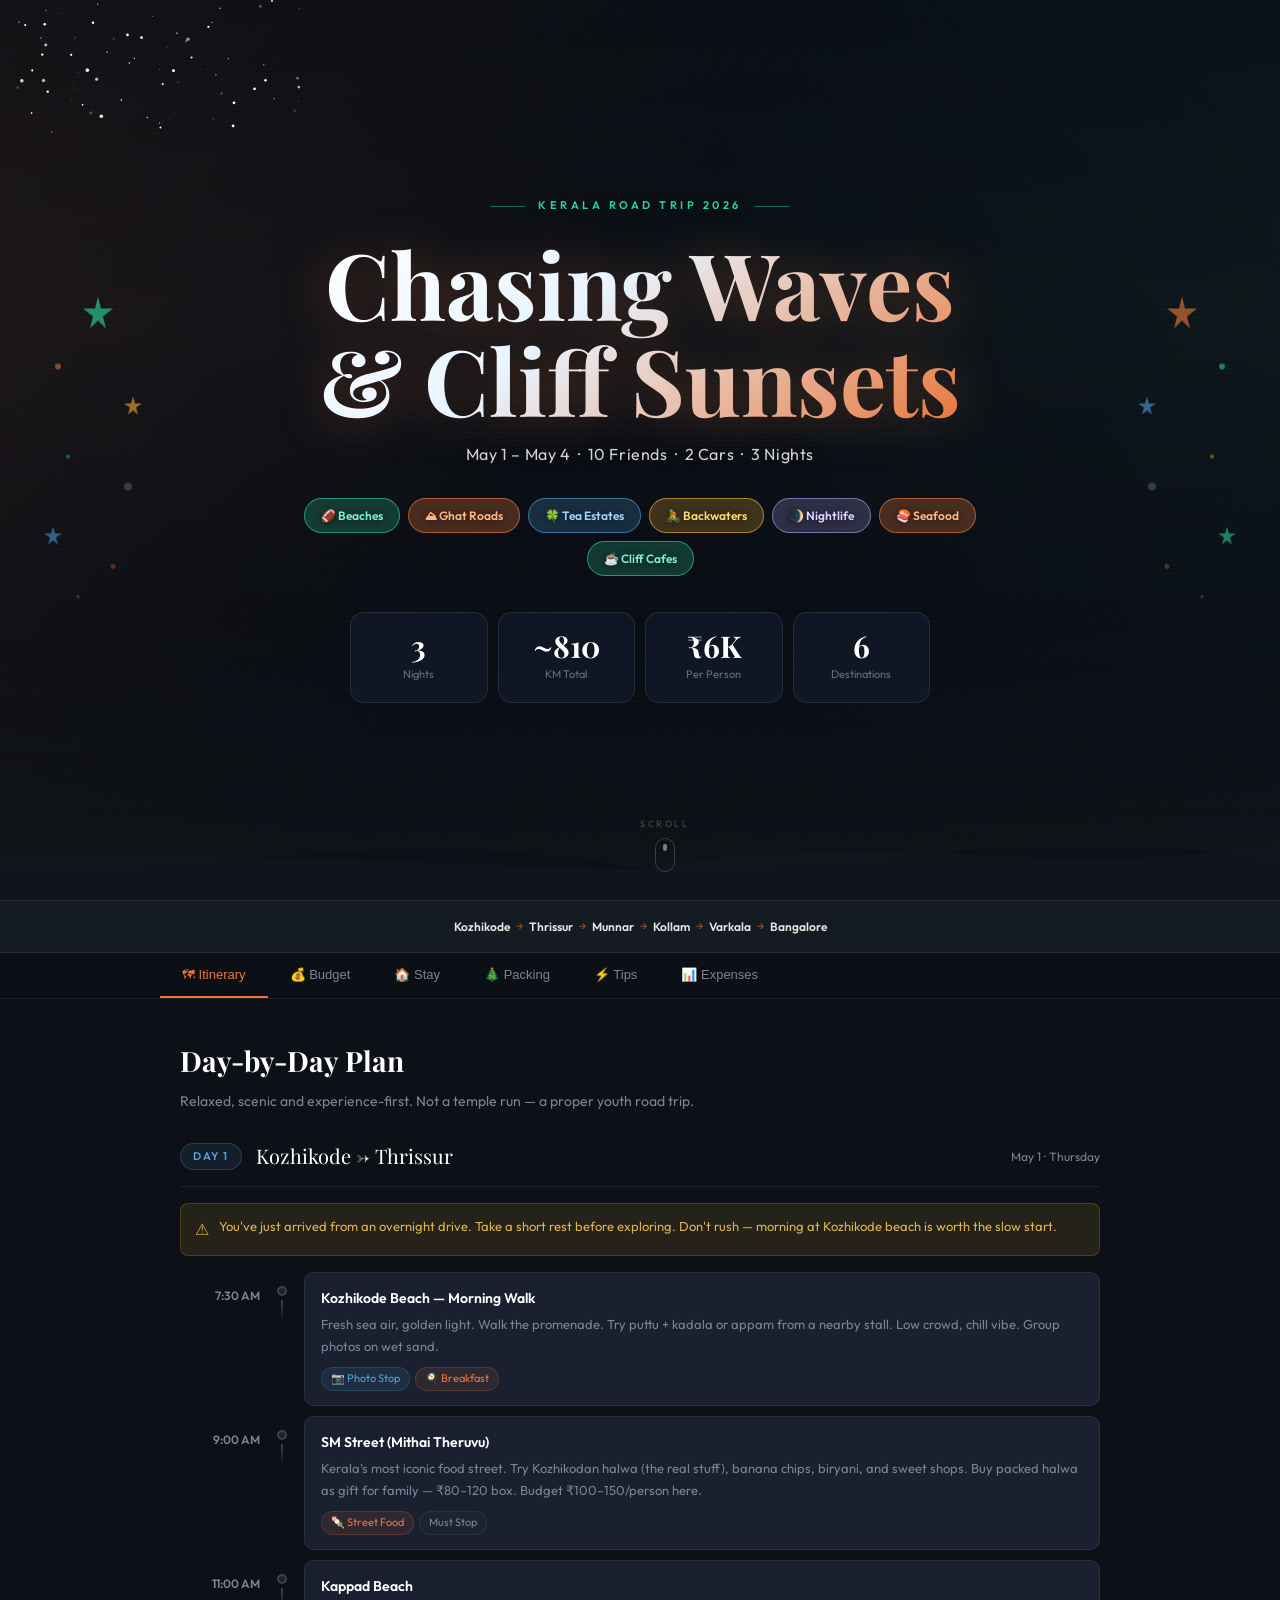
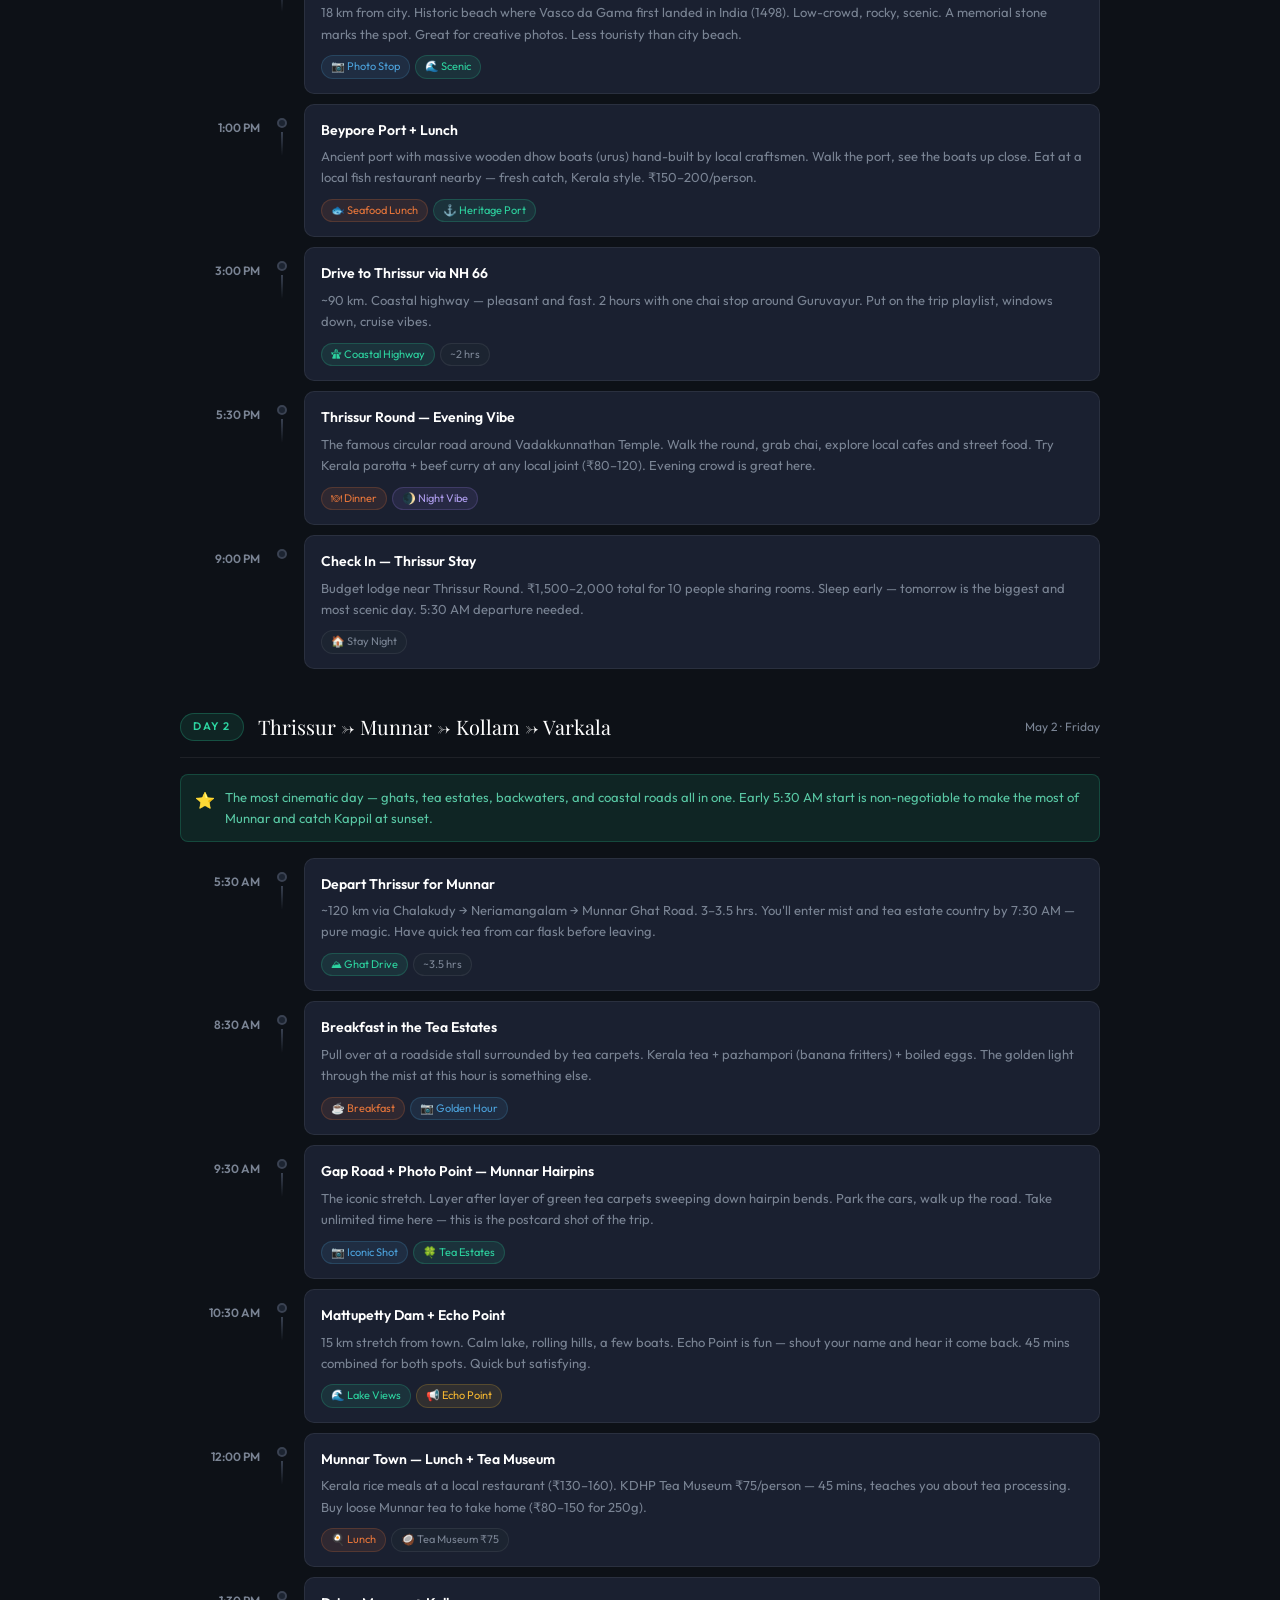
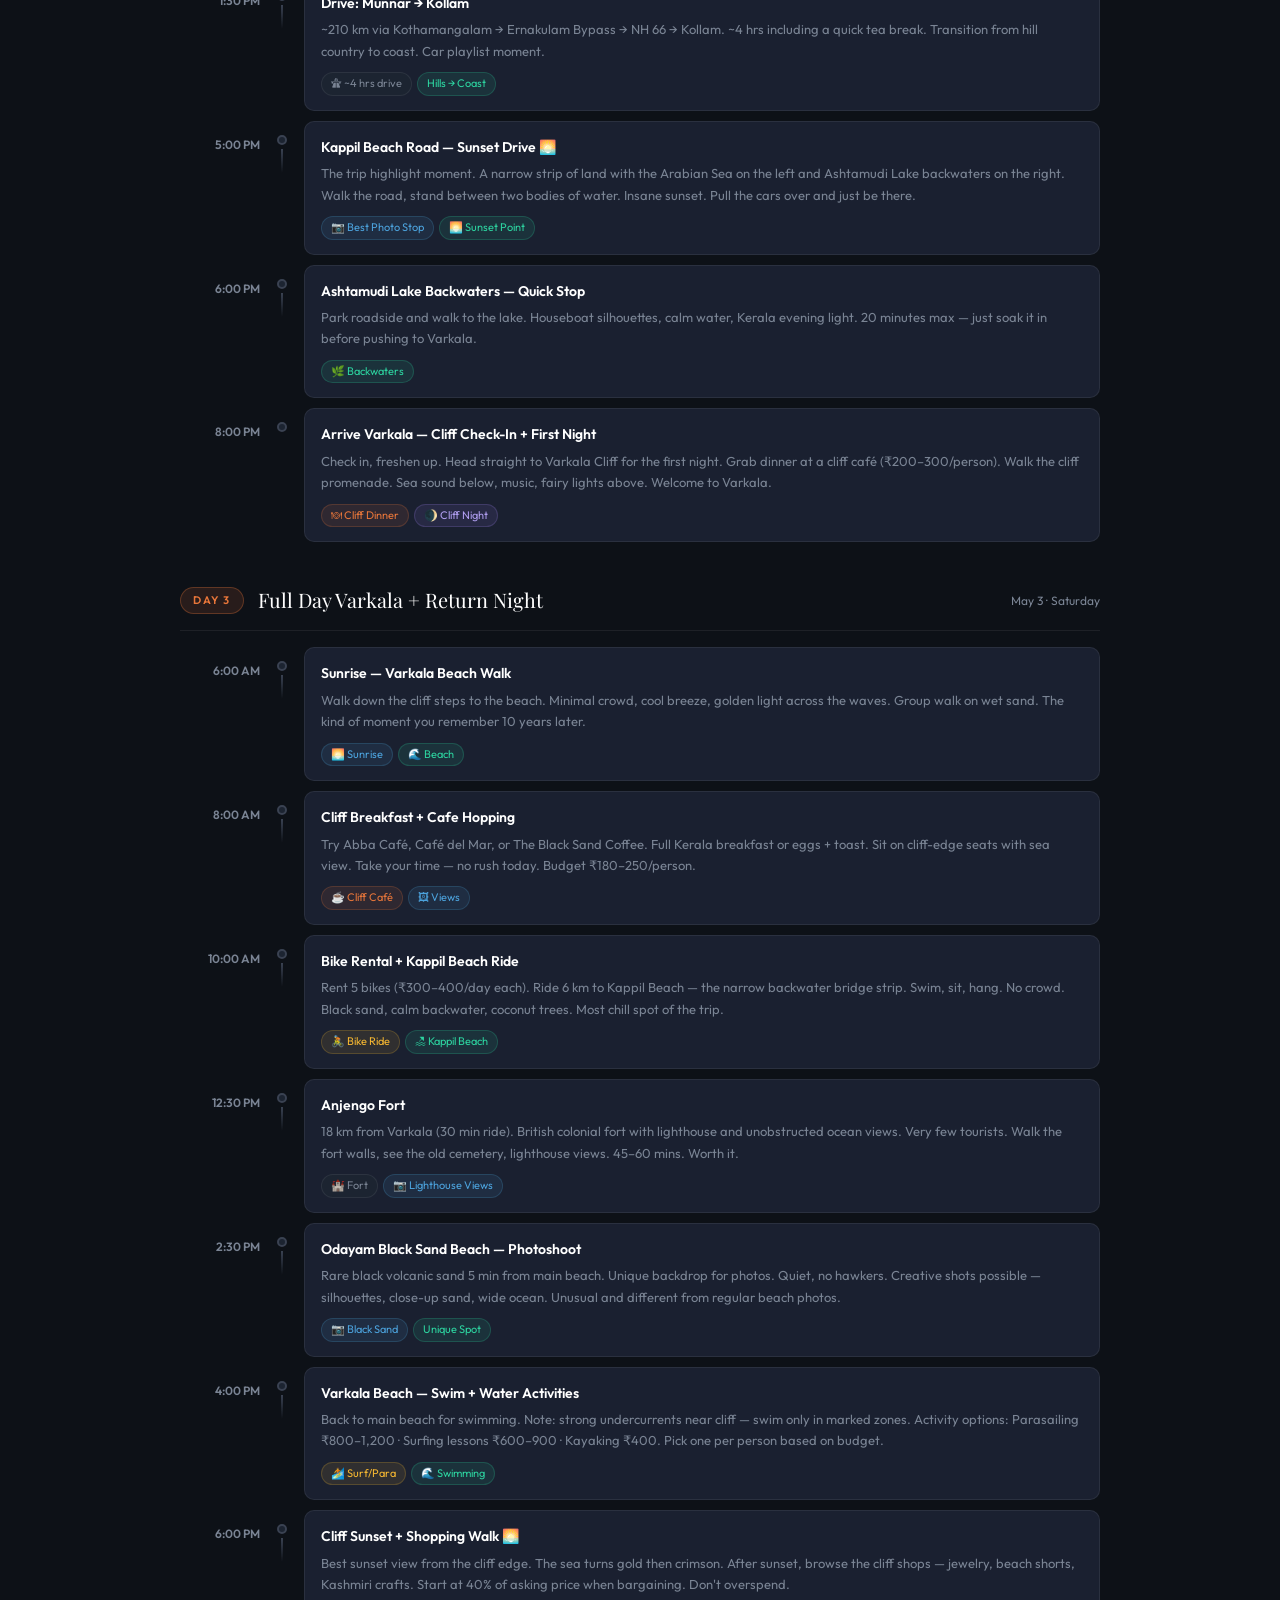
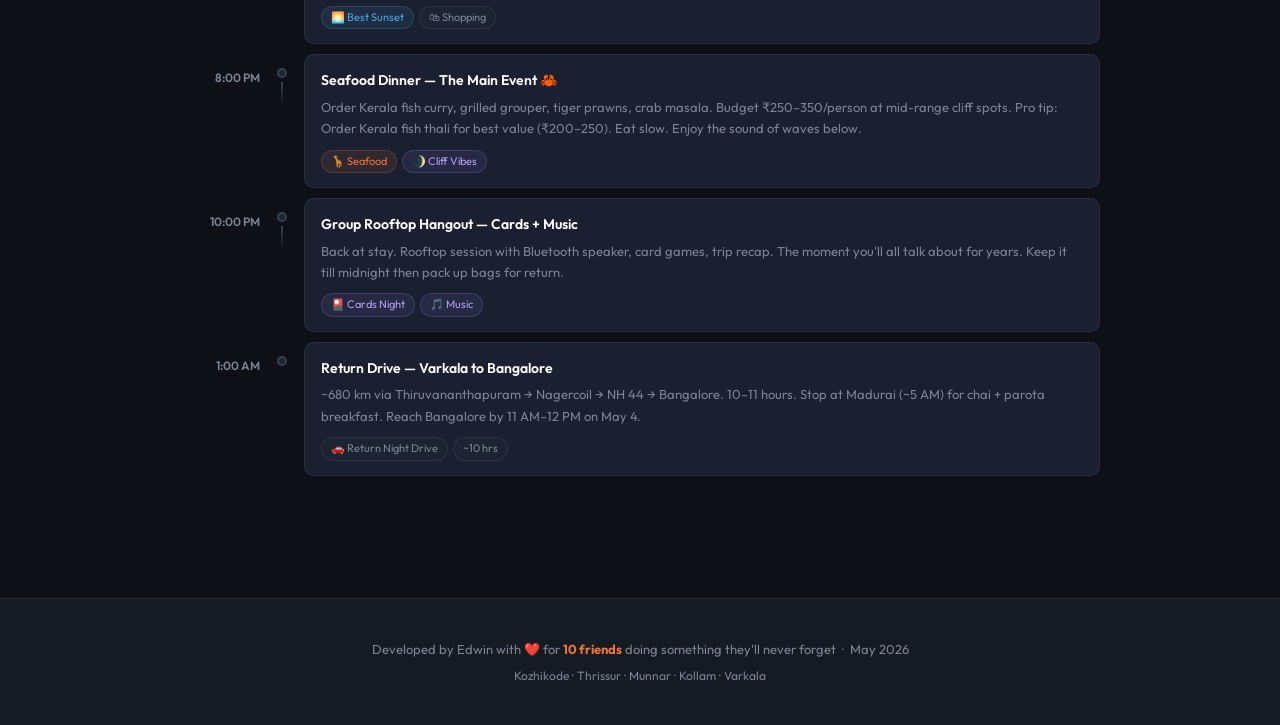
==== commit 3eb1034f: "Updated website content" ====
--- a/index.html
+++ b/index.html
@@ -130,8 +130,15 @@
     }
 
     @keyframes sparkleIn {
-      from { opacity: 0; transform: translateY(-50%) scale(0.8); }
-      to   { opacity: 1; transform: translateY(-50%) scale(1); }
+      from {
+        opacity: 0;
+        transform: translateY(-50%) scale(0.8);
+      }
+
+      to {
+        opacity: 1;
+        transform: translateY(-50%) scale(1);
+      }
     }
 
     /* WAVE */
@@ -241,7 +248,7 @@
       color: var(--teal);
       font-weight: 600;
       margin-bottom: 20px;
-      text-shadow: 0 1px 10px rgba(0,0,0,0.7);
+      text-shadow: 0 1px 10px rgba(0, 0, 0, 0.7);
       opacity: 0;
       animation: riseIn 0.8s 0.15s ease both;
     }
@@ -276,7 +283,7 @@
       margin-bottom: 30px;
       font-weight: 400;
       letter-spacing: 0.6px;
-      text-shadow: 0 1px 12px rgba(0,0,0,0.8);
+      text-shadow: 0 1px 12px rgba(0, 0, 0, 0.8);
       opacity: 0;
       animation: riseIn 0.8s 0.45s ease both;
     }
@@ -304,7 +311,7 @@
       -webkit-backdrop-filter: blur(16px) saturate(1.6);
       transition: transform 0.2s, box-shadow 0.2s, border-color 0.2s;
       cursor: default;
-      text-shadow: 0 1px 6px rgba(0,0,0,0.5);
+      text-shadow: 0 1px 6px rgba(0, 0, 0, 0.5);
     }
 
     .chip:hover {
@@ -1229,28 +1236,34 @@
     <div class="sparkle-left" aria-hidden="true">
       <svg width="120" height="320" viewBox="0 0 120 320" fill="none" xmlns="http://www.w3.org/2000/svg">
         <g opacity="0.7">
-          <path d="M60 10 L63 22 L75 22 L65 30 L68 42 L60 34 L52 42 L55 30 L45 22 L57 22 Z" fill="#2DD4A0" opacity="0.9"/>
-          <circle cx="20" cy="80" r="3" fill="#E8763A" opacity="0.8"/>
-          <path d="M95 110 L97 117 L104 117 L98 121 L100 128 L95 124 L90 128 L92 121 L86 117 L93 117 Z" fill="#F5B731" opacity="0.85"/>
-          <circle cx="30" cy="170" r="2" fill="#2DD4A0" opacity="0.6"/>
-          <circle cx="90" cy="200" r="4" fill="#fff" opacity="0.25"/>
-          <path d="M15 240 L17 247 L24 247 L18 251 L20 258 L15 254 L10 258 L12 251 L6 247 L13 247 Z" fill="#4CA3DD" opacity="0.8"/>
-          <circle cx="75" cy="280" r="2.5" fill="#E8763A" opacity="0.5"/>
-          <circle cx="40" cy="310" r="1.5" fill="#fff" opacity="0.3"/>
+          <path d="M60 10 L63 22 L75 22 L65 30 L68 42 L60 34 L52 42 L55 30 L45 22 L57 22 Z" fill="#2DD4A0"
+            opacity="0.9" />
+          <circle cx="20" cy="80" r="3" fill="#E8763A" opacity="0.8" />
+          <path d="M95 110 L97 117 L104 117 L98 121 L100 128 L95 124 L90 128 L92 121 L86 117 L93 117 Z" fill="#F5B731"
+            opacity="0.85" />
+          <circle cx="30" cy="170" r="2" fill="#2DD4A0" opacity="0.6" />
+          <circle cx="90" cy="200" r="4" fill="#fff" opacity="0.25" />
+          <path d="M15 240 L17 247 L24 247 L18 251 L20 258 L15 254 L10 258 L12 251 L6 247 L13 247 Z" fill="#4CA3DD"
+            opacity="0.8" />
+          <circle cx="75" cy="280" r="2.5" fill="#E8763A" opacity="0.5" />
+          <circle cx="40" cy="310" r="1.5" fill="#fff" opacity="0.3" />
         </g>
       </svg>
     </div>
     <div class="sparkle-right" aria-hidden="true">
       <svg width="120" height="320" viewBox="0 0 120 320" fill="none" xmlns="http://www.w3.org/2000/svg">
         <g opacity="0.7">
-          <path d="M60 10 L63 22 L75 22 L65 30 L68 42 L60 34 L52 42 L55 30 L45 22 L57 22 Z" fill="#E8763A" opacity="0.9"/>
-          <circle cx="100" cy="80" r="3" fill="#2DD4A0" opacity="0.8"/>
-          <path d="M25 110 L27 117 L34 117 L28 121 L30 128 L25 124 L20 128 L22 121 L16 117 L23 117 Z" fill="#4CA3DD" opacity="0.85"/>
-          <circle cx="90" cy="170" r="2" fill="#F5B731" opacity="0.6"/>
-          <circle cx="30" cy="200" r="4" fill="#fff" opacity="0.25"/>
-          <path d="M105 240 L107 247 L114 247 L108 251 L110 258 L105 254 L100 258 L102 251 L96 247 L103 247 Z" fill="#2DD4A0" opacity="0.8"/>
-          <circle cx="45" cy="280" r="2.5" fill="#E8763A" opacity="0.5"/>
-          <circle cx="80" cy="310" r="1.5" fill="#fff" opacity="0.3"/>
+          <path d="M60 10 L63 22 L75 22 L65 30 L68 42 L60 34 L52 42 L55 30 L45 22 L57 22 Z" fill="#E8763A"
+            opacity="0.9" />
+          <circle cx="100" cy="80" r="3" fill="#2DD4A0" opacity="0.8" />
+          <path d="M25 110 L27 117 L34 117 L28 121 L30 128 L25 124 L20 128 L22 121 L16 117 L23 117 Z" fill="#4CA3DD"
+            opacity="0.85" />
+          <circle cx="90" cy="170" r="2" fill="#F5B731" opacity="0.6" />
+          <circle cx="30" cy="200" r="4" fill="#fff" opacity="0.25" />
+          <path d="M105 240 L107 247 L114 247 L108 251 L110 258 L105 254 L100 258 L102 251 L96 247 L103 247 Z"
+            fill="#2DD4A0" opacity="0.8" />
+          <circle cx="45" cy="280" r="2.5" fill="#E8763A" opacity="0.5" />
+          <circle cx="80" cy="310" r="1.5" fill="#fff" opacity="0.3" />
         </g>
       </svg>
     </div>
@@ -2128,7 +2141,7 @@
   <!-- FOOTER -->
   <div class="footer">
     <p>Developed by Edwin with ❤️ for <strong>10 friends</strong> doing something they'll never forget
-      &nbsp;&middot;&nbsp; May 2025</p>
+      &nbsp;&middot;&nbsp; May 2026</p>
     <p style="margin-top:6px;font-size:12px">Kozhikode &middot; Thrissur &middot; Munnar &middot; Kollam &middot;
       Varkala</p>
   </div>
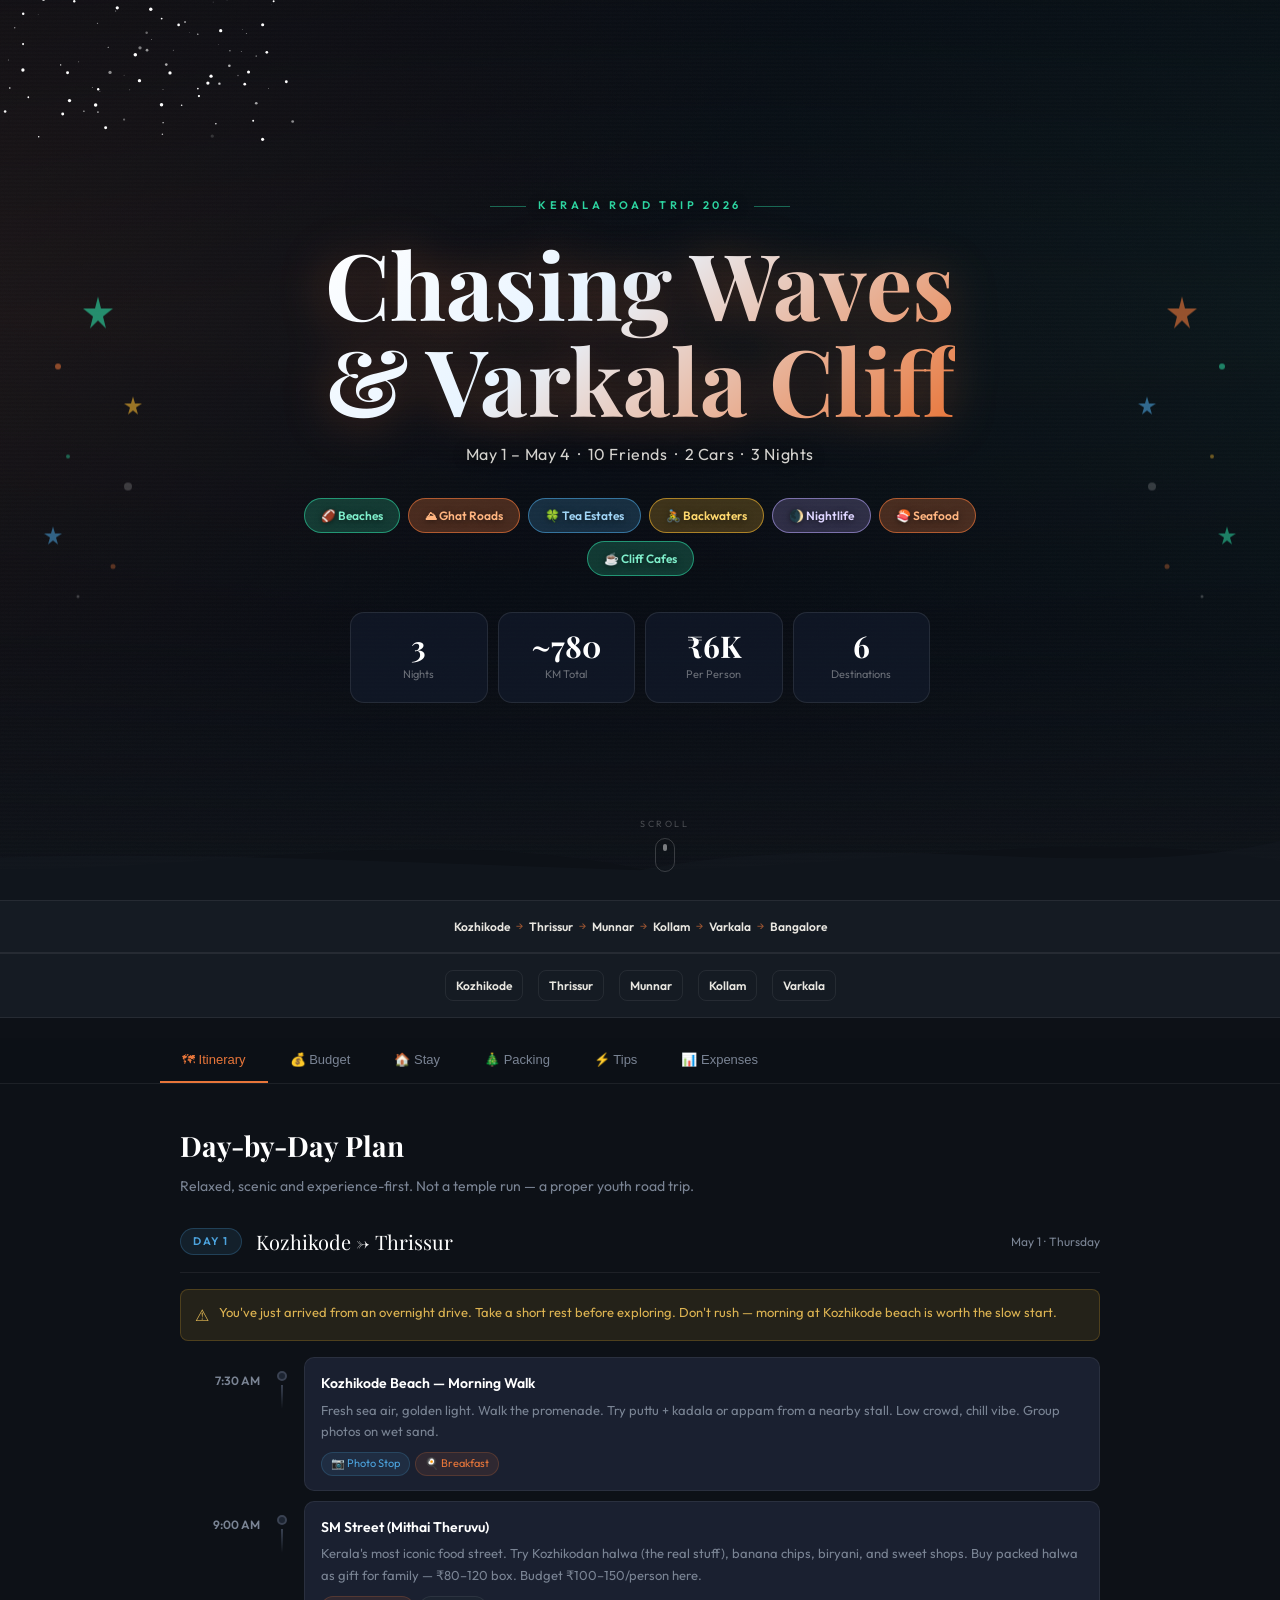
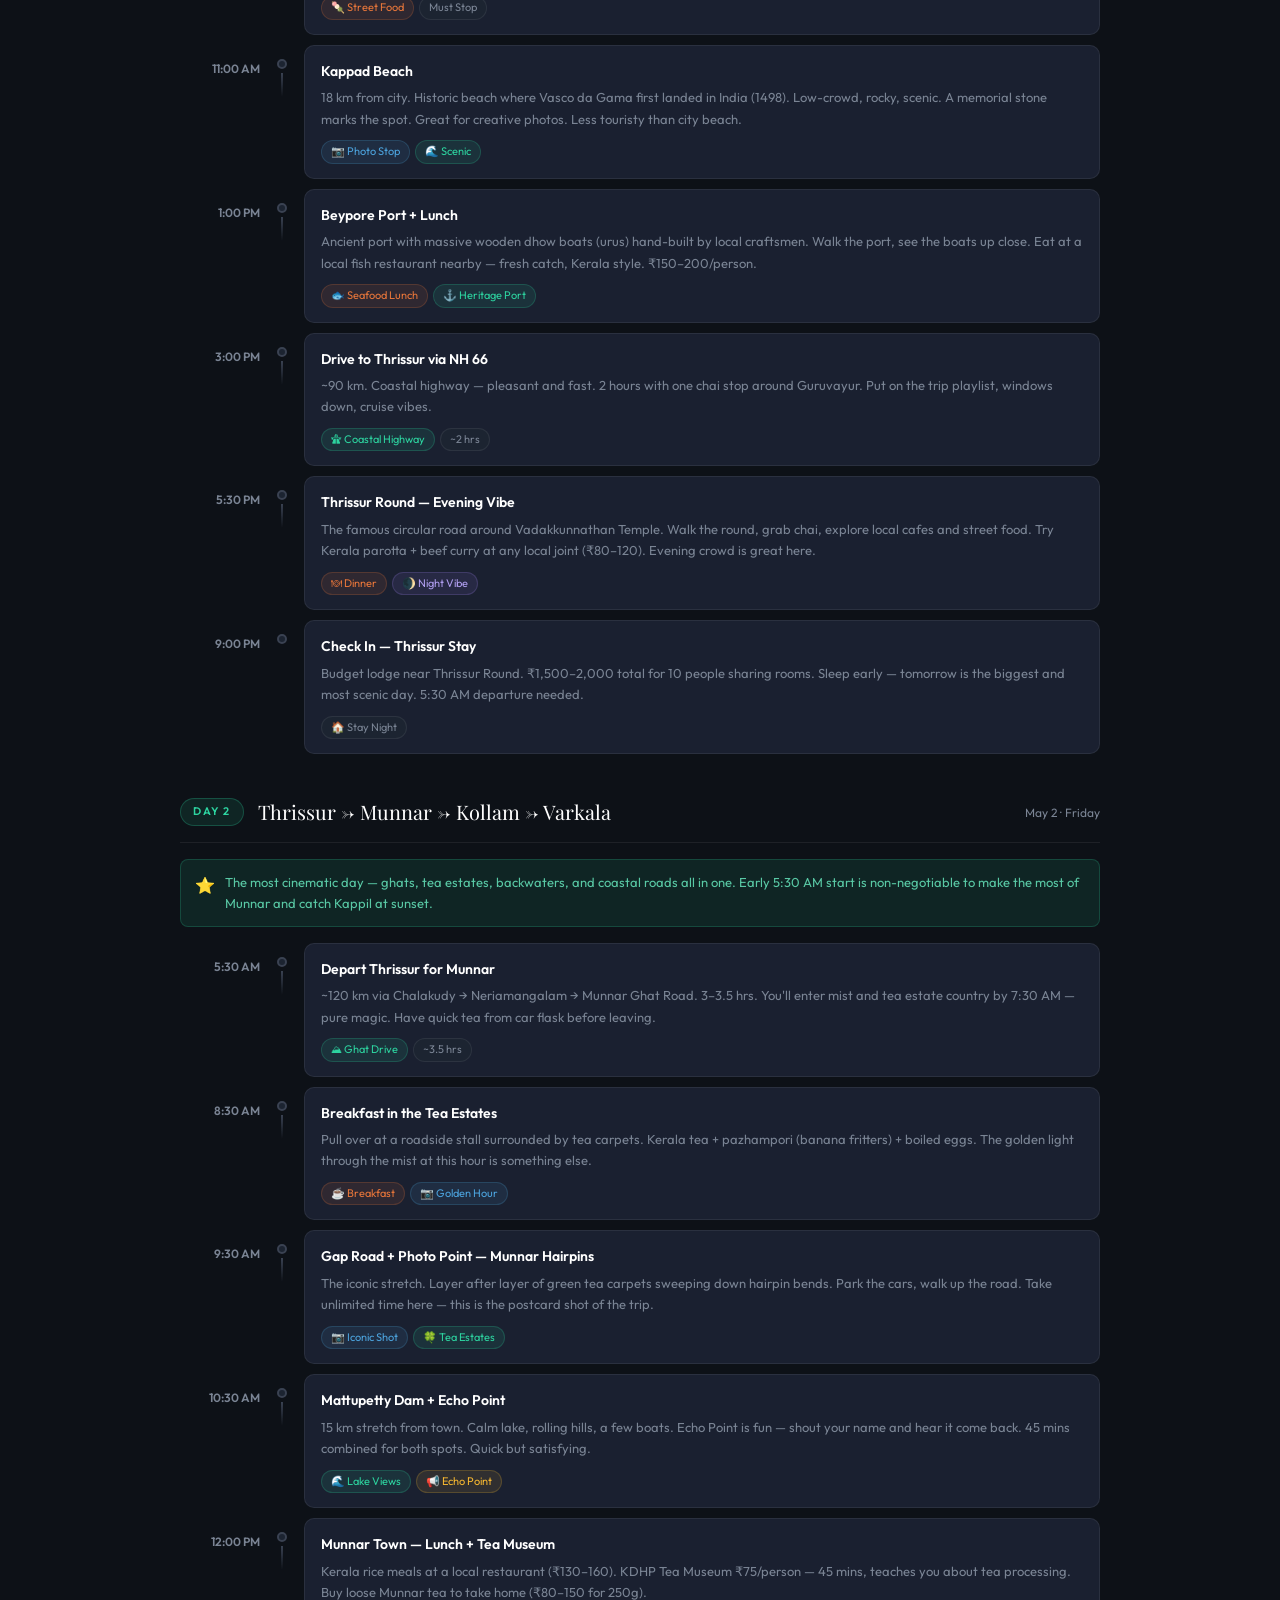
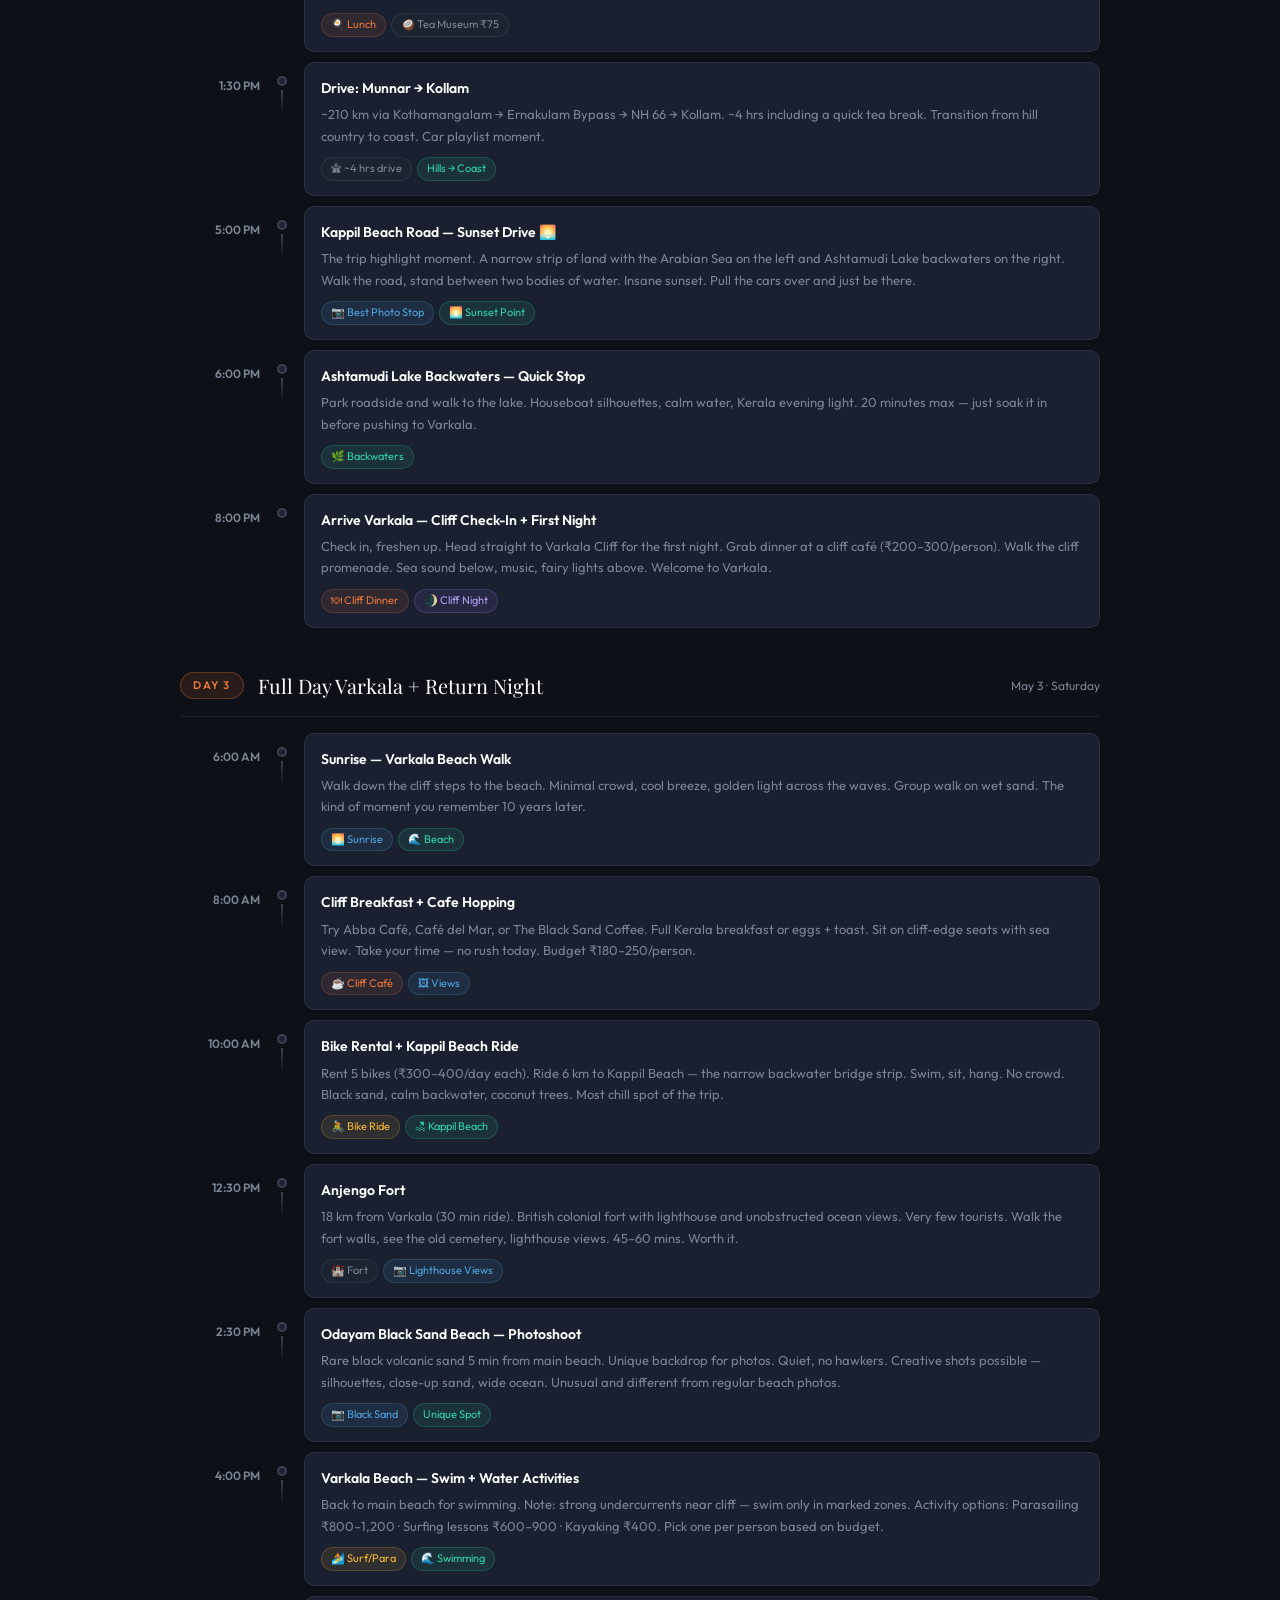
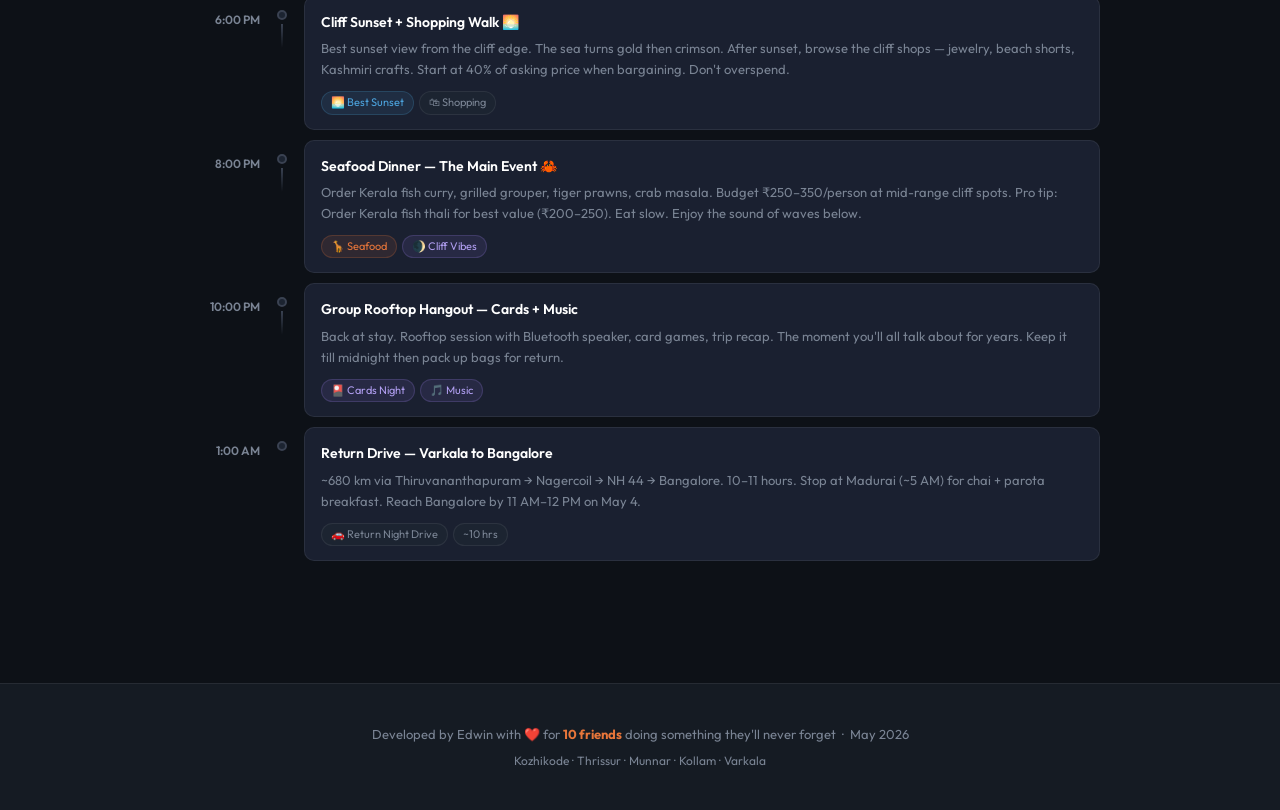
==== commit 169d2886: "Restructured website into multi-page layout" ====
--- a/index.html
+++ b/index.html
@@ -9,1217 +9,7 @@
   <link
     href="https://fonts.googleapis.com/css2?family=Playfair+Display:ital,wght@0,400;0,700;1,400&family=Outfit:wght@300;400;500;600&display=swap"
     rel="stylesheet" />
-  <style>
-    :root {
-      --bg: #0D1117;
-      --bg2: #151B23;
-      --bg3: #1C2431;
-      --card: #1A2030;
-      --border: rgba(255, 255, 255, 0.07);
-      --orange: #E8763A;
-      --orange-dim: rgba(232, 118, 58, 0.12);
-      --teal: #2DD4A0;
-      --teal-dim: rgba(45, 212, 160, 0.1);
-      --blue: #4CA3DD;
-      --blue-dim: rgba(76, 163, 221, 0.1);
-      --amber: #F5B731;
-      --amber-dim: rgba(245, 183, 49, 0.1);
-      --text: #E8E6E0;
-      --muted: #7A8494;
-      --subtle: #3A4252;
-    }
-
-    *,
-    *::before,
-    *::after {
-      box-sizing: border-box;
-      margin: 0;
-      padding: 0;
-    }
-
-    html {
-      scroll-behavior: smooth;
-    }
-
-    body {
-      font-family: 'Outfit', sans-serif;
-      background: var(--bg);
-      color: var(--text);
-      min-height: 100vh;
-      font-size: 15px;
-      line-height: 1.6;
-    }
-
-    /* ══════════════════ HERO ══════════════════ */
-    .hero {
-      position: relative;
-      height: 100vh;
-      min-height: 640px;
-      max-height: 960px;
-      display: flex;
-      flex-direction: column;
-      align-items: center;
-      justify-content: center;
-      overflow: hidden;
-      text-align: center;
-      cursor: default;
-    }
-
-    .hero-img {
-      position: absolute;
-      inset: 0;
-      background-image: url('https://images.unsplash.com/photo-1602216056096-3b40cc0c9944?auto=format&fit=crop&w=1920&q=80');
-      background-size: cover;
-      background-position: center 55%;
-      transform: scale(1.08);
-      transition: transform 0.08s linear;
-      will-change: transform;
-    }
-
-    .hero-overlay {
-      position: absolute;
-      inset: 0;
-      background:
-        linear-gradient(180deg, rgba(4, 8, 16, 0.72) 0%, rgba(4, 8, 16, 0.45) 35%, rgba(4, 8, 16, 0.65) 70%, rgba(13, 17, 23, 1) 100%),
-        linear-gradient(120deg, rgba(232, 118, 58, 0.18) 0%, transparent 45%),
-        linear-gradient(240deg, rgba(45, 212, 160, 0.1) 0%, transparent 50%);
-    }
-
-    .hero-grain {
-      position: absolute;
-      inset: 0;
-      pointer-events: none;
-      background-image: url("data:image/svg+xml,%3Csvg viewBox='0 0 256 256' xmlns='http://www.w3.org/2000/svg'%3E%3Cfilter id='n'%3E%3CfeTurbulence type='fractalNoise' baseFrequency='0.9' numOctaves='4' stitchTiles='stitch'/%3E%3C/filter%3E%3Crect width='100%25' height='100%25' filter='url(%23n)' opacity='0.035'/%3E%3C/svg%3E");
-      background-size: 200px;
-      opacity: 0.6;
-    }
-
-    #ptcl {
-      position: absolute;
-      inset: 0;
-      pointer-events: none;
-    }
-
-    .hero-scanline {
-      position: absolute;
-      inset: 0;
-      pointer-events: none;
-      background: repeating-linear-gradient(0deg, transparent, transparent 2px, rgba(255, 255, 255, 0.008) 2px, rgba(255, 255, 255, 0.008) 4px);
-    }
-
-    /* SPARKLE SIDE DECORATORS */
-    .sparkle-left,
-    .sparkle-right {
-      position: absolute;
-      top: 50%;
-      transform: translateY(-50%);
-      z-index: 5;
-      pointer-events: none;
-      opacity: 0;
-      animation: riseIn 1.2s 0.8s ease both;
-    }
-
-    .sparkle-left {
-      left: clamp(12px, 3vw, 60px);
-      animation-name: sparkleIn;
-    }
-
-    .sparkle-right {
-      right: clamp(12px, 3vw, 60px);
-      animation-name: sparkleIn;
-    }
-
-    @keyframes sparkleIn {
-      from {
-        opacity: 0;
-        transform: translateY(-50%) scale(0.8);
-      }
-
-      to {
-        opacity: 1;
-        transform: translateY(-50%) scale(1);
-      }
-    }
-
-    /* WAVE */
-    .hero-wave {
-      position: absolute;
-      bottom: -1px;
-      left: 0;
-      right: 0;
-      height: 100px;
-      line-height: 0;
-      pointer-events: none;
-    }
-
-    .hero-wave svg {
-      display: block;
-      width: 100%;
-      height: 100%;
-    }
-
-    /* FLOAT CARD */
-    .fc {
-      position: absolute;
-      right: clamp(20px, 5vw, 90px);
-      bottom: 140px;
-      z-index: 10;
-      background: rgba(10, 16, 28, 0.72);
-      backdrop-filter: blur(18px) saturate(1.4);
-      border: 1px solid rgba(255, 255, 255, 0.1);
-      border-radius: 18px;
-      padding: 16px 20px;
-      width: 230px;
-      text-align: left;
-      opacity: 0;
-      animation: riseIn 0.9s 1.2s ease both;
-      transition: transform 0.25s, box-shadow 0.25s, border-color 0.25s;
-    }
-
-    .fc:hover {
-      transform: translateY(-5px);
-      box-shadow: 0 20px 40px rgba(0, 0, 0, 0.4);
-      border-color: rgba(45, 212, 160, 0.25);
-    }
-
-    .fc-tag {
-      font-size: 10px;
-      letter-spacing: 2px;
-      text-transform: uppercase;
-      color: var(--teal);
-      margin-bottom: 7px;
-      display: flex;
-      align-items: center;
-      gap: 5px;
-    }
-
-    .fc-tag::before {
-      content: '';
-      width: 6px;
-      height: 6px;
-      border-radius: 50%;
-      background: var(--teal);
-      animation: pulse 2s ease infinite;
-    }
-
-    .fc-name {
-      font-family: 'Playfair Display', serif;
-      font-size: 16px;
-      color: #fff;
-      font-weight: 700;
-      margin-bottom: 3px;
-    }
-
-    .fc-sub {
-      font-size: 12px;
-      color: rgba(255, 255, 255, 0.4);
-      margin-bottom: 14px;
-    }
-
-    .fc-bars {
-      display: flex;
-      gap: 5px;
-    }
-
-    .fc-bar {
-      height: 3px;
-      border-radius: 2px;
-      flex: 1;
-    }
-
-    /* CONTENT */
-    .hero-content {
-      position: relative;
-      z-index: 6;
-      max-width: 780px;
-      padding: 0 24px;
-      display: flex;
-      flex-direction: column;
-      align-items: center;
-    }
-
-    .eyebrow {
-      display: inline-flex;
-      align-items: center;
-      gap: 12px;
-      font-size: 11px;
-      letter-spacing: 3.5px;
-      text-transform: uppercase;
-      color: var(--teal);
-      font-weight: 600;
-      margin-bottom: 20px;
-      text-shadow: 0 1px 10px rgba(0, 0, 0, 0.7);
-      opacity: 0;
-      animation: riseIn 0.8s 0.15s ease both;
-    }
-
-    .eyebrow::before,
-    .eyebrow::after {
-      content: '';
-      width: 36px;
-      height: 1px;
-      background: currentColor;
-      opacity: 0.45;
-    }
-
-    .hero h1 {
-      font-family: 'Playfair Display', serif;
-      font-size: clamp(46px, 8vw, 92px);
-      line-height: 1.04;
-      font-weight: 700;
-      margin-bottom: 16px;
-      background: linear-gradient(140deg, #ffffff 0%, #e8f4ff 40%, var(--orange) 100%);
-      -webkit-background-clip: text;
-      -webkit-text-fill-color: transparent;
-      background-clip: text;
-      filter: drop-shadow(0 2px 24px rgba(232, 118, 58, 0.35));
-      opacity: 0;
-      animation: riseIn 0.9s 0.3s ease both;
-    }
-
-    .hero-sub {
-      font-size: 16px;
-      color: rgba(240, 238, 232, 0.88);
-      margin-bottom: 30px;
-      font-weight: 400;
-      letter-spacing: 0.6px;
-      text-shadow: 0 1px 12px rgba(0, 0, 0, 0.8);
-      opacity: 0;
-      animation: riseIn 0.8s 0.45s ease both;
-    }
-
-    .chips {
-      display: flex;
-      flex-wrap: wrap;
-      justify-content: center;
-      gap: 8px;
-      margin-bottom: 36px;
-      opacity: 0;
-      animation: riseIn 0.8s 0.6s ease both;
-    }
-
-    .chip {
-      padding: 7px 16px;
-      border-radius: 30px;
-      font-size: 12px;
-      font-weight: 600;
-      border: 1px solid;
-      display: inline-flex;
-      align-items: center;
-      gap: 5px;
-      backdrop-filter: blur(16px) saturate(1.6);
-      -webkit-backdrop-filter: blur(16px) saturate(1.6);
-      transition: transform 0.2s, box-shadow 0.2s, border-color 0.2s;
-      cursor: default;
-      text-shadow: 0 1px 6px rgba(0, 0, 0, 0.5);
-    }
-
-    .chip:hover {
-      transform: translateY(-3px);
-      box-shadow: 0 6px 20px rgba(0, 0, 0, 0.35);
-    }
-
-    .co {
-      background: rgba(232, 118, 58, 0.28);
-      border-color: rgba(232, 118, 58, 0.65);
-      color: #ffb580;
-    }
-
-    .ct {
-      background: rgba(45, 212, 160, 0.22);
-      border-color: rgba(45, 212, 160, 0.6);
-      color: #7eeecb;
-    }
-
-    .cb {
-      background: rgba(76, 163, 221, 0.22);
-      border-color: rgba(76, 163, 221, 0.6);
-      color: #a0d4f5;
-    }
-
-    .ca {
-      background: rgba(245, 183, 49, 0.22);
-      border-color: rgba(245, 183, 49, 0.6);
-      color: #ffd96e;
-    }
-
-    .cp {
-      background: rgba(176, 158, 240, 0.22);
-      border-color: rgba(176, 158, 240, 0.6);
-      color: #ddd4ff;
-    }
-
-    .stats {
-      display: grid;
-      grid-template-columns: repeat(4, 1fr);
-      gap: 10px;
-      max-width: 580px;
-      width: 100%;
-      opacity: 0;
-      animation: riseIn 0.8s 0.75s ease both;
-    }
-
-    .sbox {
-      background: rgba(20, 30, 50, 0.55);
-      backdrop-filter: blur(14px);
-      border: 1px solid rgba(255, 255, 255, 0.09);
-      border-radius: 14px;
-      padding: 18px 10px;
-      transition: all 0.25s;
-      cursor: default;
-    }
-
-    .sbox:hover {
-      border-color: rgba(232, 118, 58, 0.35);
-      transform: translateY(-4px);
-      background: rgba(30, 44, 70, 0.65);
-    }
-
-    .snum {
-      font-family: 'Playfair Display', serif;
-      font-size: 30px;
-      font-weight: 700;
-      color: #fff;
-      line-height: 1;
-    }
-
-    .slbl {
-      font-size: 11px;
-      color: rgba(255, 255, 255, 0.38);
-      margin-top: 5px;
-    }
-
-    /* SCROLL HINT */
-    .hero-scroll {
-      position: absolute;
-      bottom: 28px;
-      left: 50%;
-      transform: translateX(-50%);
-      z-index: 7;
-      display: flex;
-      flex-direction: column;
-      align-items: center;
-      gap: 7px;
-      opacity: 0;
-      animation: riseIn 0.8s 1.05s ease both;
-    }
-
-    .hero-scroll span {
-      font-size: 9px;
-      letter-spacing: 2.5px;
-      text-transform: uppercase;
-      color: rgba(255, 255, 255, 0.25);
-    }
-
-    .spill {
-      width: 20px;
-      height: 34px;
-      border-radius: 10px;
-      border: 1px solid rgba(255, 255, 255, 0.18);
-      display: flex;
-      align-items: flex-start;
-      justify-content: center;
-      padding-top: 5px;
-    }
-
-    .sdot {
-      width: 4px;
-      height: 7px;
-      border-radius: 2px;
-      background: rgba(255, 255, 255, 0.45);
-      animation: sbounce 2.2s ease-in-out infinite;
-    }
-
-    @keyframes riseIn {
-      from {
-        opacity: 0;
-        transform: translateY(22px);
-      }
-
-      to {
-        opacity: 1;
-        transform: translateY(0);
-      }
-    }
-
-    @keyframes sbounce {
-
-      0%,
-      100% {
-        transform: translateY(0);
-      }
-
-      55% {
-        transform: translateY(9px);
-      }
-    }
-
-    @keyframes pulse {
-
-      0%,
-      100% {
-        opacity: 1;
-        transform: scale(1);
-      }
-
-      50% {
-        opacity: 0.4;
-        transform: scale(0.7);
-      }
-    }
-
-    /* ── ROUTE STRIP ── */
-    .route-strip {
-      display: flex;
-      align-items: center;
-      justify-content: center;
-      flex-wrap: wrap;
-      gap: 6px;
-      padding: 16px 24px;
-      background: var(--bg2);
-      border-top: 1px solid var(--border);
-      border-bottom: 1px solid var(--border);
-    }
-
-    .rc {
-      font-size: 12px;
-      font-weight: 600;
-      color: var(--text);
-    }
-
-    .ra {
-      color: var(--orange);
-      font-size: 11px;
-      opacity: 0.6;
-    }
-
-    /* ── NAV ── */
-    .nav-wrap {
-      position: sticky;
-      top: 0;
-      z-index: 100;
-      background: rgba(13, 17, 23, 0.93);
-      backdrop-filter: blur(14px);
-      border-bottom: 1px solid var(--border);
-    }
-
-    .nav-inner {
-      max-width: 960px;
-      margin: 0 auto;
-      display: flex;
-      overflow-x: auto;
-      scrollbar-width: none;
-    }
-
-    .nav-inner::-webkit-scrollbar {
-      display: none;
-    }
-
-    .nav-tab {
-      flex-shrink: 0;
-      padding: 14px 22px;
-      font-size: 13px;
-      font-weight: 500;
-      color: var(--muted);
-      cursor: pointer;
-      border-bottom: 2px solid transparent;
-      border-top: none;
-      border-left: none;
-      border-right: none;
-      transition: all 0.2s;
-      white-space: nowrap;
-      user-select: none;
-      background: none;
-    }
-
-    .nav-tab:hover {
-      color: var(--text);
-    }
-
-    .nav-tab.active {
-      color: var(--orange);
-      border-bottom-color: var(--orange);
-    }
-
-    /* ── MAIN ── */
-    .main {
-      max-width: 960px;
-      margin: 0 auto;
-      padding: 40px 20px 80px;
-    }
-
-    .section {
-      display: none;
-    }
-
-    .section.active {
-      display: block;
-    }
-
-    .sec-title {
-      font-family: 'Playfair Display', serif;
-      font-size: 28px;
-      font-weight: 700;
-      color: #fff;
-      margin-bottom: 6px;
-    }
-
-    .sec-desc {
-      font-size: 14px;
-      color: var(--muted);
-      margin-bottom: 28px;
-    }
-
-    /* TIMELINE */
-    .day-block {
-      margin-bottom: 32px;
-    }
-
-    .day-header {
-      display: flex;
-      align-items: center;
-      gap: 14px;
-      margin-bottom: 16px;
-      padding-bottom: 14px;
-      border-bottom: 1px solid var(--border);
-    }
-
-    .day-badge {
-      font-size: 11px;
-      font-weight: 600;
-      letter-spacing: 1.5px;
-      text-transform: uppercase;
-      padding: 4px 12px;
-      border-radius: 30px;
-    }
-
-    .b1 {
-      background: var(--blue-dim);
-      color: var(--blue);
-      border: 1px solid rgba(76, 163, 221, 0.25);
-    }
-
-    .b2 {
-      background: var(--teal-dim);
-      color: var(--teal);
-      border: 1px solid rgba(45, 212, 160, 0.25);
-    }
-
-    .b3 {
-      background: var(--orange-dim);
-      color: var(--orange);
-      border: 1px solid rgba(232, 118, 58, 0.3);
-    }
-
-    .dth {
-      font-family: 'Playfair Display', serif;
-      font-size: 20px;
-      color: #fff;
-    }
-
-    .ddh {
-      margin-left: auto;
-      font-size: 12px;
-      color: var(--muted);
-      white-space: nowrap;
-    }
-
-    .timeline {
-      display: flex;
-      flex-direction: column;
-    }
-
-    .tli {
-      display: grid;
-      grid-template-columns: 80px 20px 1fr;
-      gap: 0 12px;
-      align-items: start;
-    }
-
-    .tlt {
-      font-size: 12px;
-      font-weight: 600;
-      color: var(--muted);
-      text-align: right;
-      padding-top: 14px;
-    }
-
-    .tll {
-      display: flex;
-      flex-direction: column;
-      align-items: center;
-      padding-top: 14px;
-    }
-
-    .tld {
-      width: 10px;
-      height: 10px;
-      border-radius: 50%;
-      background: var(--bg3);
-      border: 2px solid var(--subtle);
-      flex-shrink: 0;
-      transition: border-color 0.2s;
-    }
-
-    .tli:hover .tld {
-      border-color: var(--orange);
-    }
-
-    .tlc {
-      width: 2px;
-      flex: 1;
-      min-height: 24px;
-      background: linear-gradient(var(--subtle), transparent);
-      margin-top: 4px;
-    }
-
-    .tli:last-child .tlc {
-      display: none;
-    }
-
-    .tlcard {
-      background: var(--card);
-      border: 1px solid var(--border);
-      border-radius: 10px;
-      padding: 14px 16px;
-      margin-bottom: 10px;
-      transition: border-color 0.2s, transform 0.15s;
-    }
-
-    .tlcard:hover {
-      border-color: rgba(255, 255, 255, 0.14);
-      transform: translateX(2px);
-    }
-
-    .tlct {
-      font-size: 14px;
-      font-weight: 600;
-      color: #fff;
-      margin-bottom: 5px;
-    }
-
-    .tlcd {
-      font-size: 13px;
-      color: var(--muted);
-      line-height: 1.65;
-    }
-
-    .tags {
-      display: flex;
-      flex-wrap: wrap;
-      gap: 5px;
-      margin-top: 10px;
-    }
-
-    .tag {
-      font-size: 11px;
-      padding: 2px 9px;
-      border-radius: 20px;
-      background: var(--bg3);
-      color: var(--muted);
-      border: 1px solid var(--border);
-    }
-
-    .tf {
-      background: rgba(232, 118, 58, 0.1);
-      color: #E8763A;
-      border-color: rgba(232, 118, 58, 0.2);
-    }
-
-    .tp {
-      background: rgba(76, 163, 221, 0.1);
-      color: #4CA3DD;
-      border-color: rgba(76, 163, 221, 0.2);
-    }
-
-    .ts {
-      background: rgba(45, 212, 160, 0.1);
-      color: #2DD4A0;
-      border-color: rgba(45, 212, 160, 0.2);
-    }
-
-    .ta {
-      background: rgba(245, 183, 49, 0.1);
-      color: #F5B731;
-      border-color: rgba(245, 183, 49, 0.2);
-    }
-
-    .tn {
-      background: rgba(160, 130, 240, 0.1);
-      color: #B09EF0;
-      border-color: rgba(160, 130, 240, 0.2);
-    }
-
-    .alert-box {
-      display: flex;
-      gap: 10px;
-      align-items: flex-start;
-      border-radius: 8px;
-      padding: 12px 14px;
-      margin-bottom: 16px;
-      font-size: 13px;
-      line-height: 1.6;
-    }
-
-    .aw {
-      background: rgba(245, 183, 49, 0.1);
-      border: 1px solid rgba(245, 183, 49, 0.2);
-      color: #ddb452;
-    }
-
-    .ai {
-      background: var(--teal-dim);
-      border: 1px solid rgba(45, 212, 160, 0.2);
-      color: #59c9a5;
-    }
-
-    .aico {
-      font-size: 16px;
-      flex-shrink: 0;
-      margin-top: 1px;
-    }
-
-    /* BUDGET */
-    .bgrid {
-      display: grid;
-      grid-template-columns: repeat(3, 1fr);
-      gap: 12px;
-      margin-bottom: 20px;
-    }
-
-    .bcard {
-      background: var(--card);
-      border: 1px solid var(--border);
-      border-radius: 12px;
-      padding: 18px 16px;
-      transition: border-color 0.2s;
-    }
-
-    .bcard:hover {
-      border-color: rgba(255, 255, 255, 0.13);
-    }
-
-    .bcat {
-      font-size: 11px;
-      color: var(--muted);
-      margin-bottom: 6px;
-      letter-spacing: 0.5px;
-    }
-
-    .bamt {
-      font-family: 'Playfair Display', serif;
-      font-size: 28px;
-      font-weight: 700;
-      line-height: 1;
-    }
-
-    .bnote {
-      font-size: 11px;
-      color: var(--muted);
-      margin-top: 8px;
-      line-height: 1.5;
-    }
-
-    .bbar {
-      height: 3px;
-      border-radius: 2px;
-      margin-top: 12px;
-    }
-
-    .btotal {
-      background: linear-gradient(135deg, rgba(45, 212, 160, 0.12), rgba(45, 212, 160, 0.04));
-      border: 1px solid rgba(45, 212, 160, 0.25);
-      border-radius: 14px;
-      padding: 20px 24px;
-      display: flex;
-      justify-content: space-between;
-      align-items: center;
-    }
-
-    .btl .lbl {
-      font-size: 13px;
-      color: var(--teal);
-      font-weight: 500;
-    }
-
-    .btl .sub {
-      font-size: 12px;
-      color: var(--muted);
-      margin-top: 3px;
-    }
-
-    .btr {
-      font-family: 'Playfair Display', serif;
-      font-size: 40px;
-      font-weight: 700;
-      color: var(--teal);
-    }
-
-    .bnbox {
-      font-size: 12px;
-      color: var(--muted);
-      margin-top: 14px;
-      padding: 10px 14px;
-      background: var(--bg2);
-      border-radius: 8px;
-      border-left: 3px solid var(--subtle);
-      line-height: 1.7;
-    }
-
-    /* STAY */
-    .sgrid {
-      display: grid;
-      grid-template-columns: repeat(3, 1fr);
-      gap: 14px;
-    }
-
-    .scard {
-      background: var(--card);
-      border: 1px solid var(--border);
-      border-radius: 14px;
-      padding: 18px;
-      position: relative;
-      overflow: hidden;
-      transition: border-color 0.2s, transform 0.15s;
-    }
-
-    .scard:hover {
-      border-color: rgba(255, 255, 255, 0.14);
-      transform: translateY(-2px);
-    }
-
-    .sacc {
-      position: absolute;
-      top: 0;
-      left: 0;
-      right: 0;
-      height: 3px;
-    }
-
-    .sarea {
-      font-size: 10px;
-      letter-spacing: 2px;
-      text-transform: uppercase;
-      color: var(--muted);
-      margin-bottom: 6px;
-    }
-
-    .sname {
-      font-family: 'Playfair Display', serif;
-      font-size: 17px;
-      color: #fff;
-      margin-bottom: 12px;
-    }
-
-    .sprice {
-      font-size: 13px;
-      color: var(--muted);
-      margin-bottom: 10px;
-    }
-
-    .sprice strong {
-      font-size: 20px;
-      font-weight: 700;
-      font-family: 'Playfair Display', serif;
-    }
-
-    .sfeat {
-      font-size: 12px;
-      color: var(--muted);
-      line-height: 1.9;
-    }
-
-    .sfeat span {
-      display: block;
-    }
-
-    .sfeat span::before {
-      content: '·  ';
-      color: var(--subtle);
-    }
-
-    .srec {
-      margin-top: 10px;
-      font-size: 11px;
-      padding: 3px 10px;
-      border-radius: 20px;
-      display: inline-block;
-      background: var(--teal-dim);
-      color: var(--teal);
-      border: 1px solid rgba(45, 212, 160, 0.2);
-    }
-
-    /* PACKING */
-    .pgrid {
-      display: grid;
-      grid-template-columns: repeat(3, 1fr);
-      gap: 12px;
-    }
-
-    .pcat {
-      background: var(--card);
-      border: 1px solid var(--border);
-      border-radius: 12px;
-      padding: 16px;
-    }
-
-    .pctit {
-      font-size: 11px;
-      font-weight: 600;
-      letter-spacing: 1.5px;
-      text-transform: uppercase;
-      color: var(--muted);
-      margin-bottom: 12px;
-      padding-bottom: 10px;
-      border-bottom: 1px solid var(--border);
-    }
-
-    .pitem {
-      display: flex;
-      align-items: center;
-      gap: 8px;
-      font-size: 13px;
-      color: var(--text);
-      padding: 4px 0;
-      cursor: pointer;
-      user-select: none;
-      transition: color 0.15s;
-    }
-
-    .pitem:hover {
-      color: #fff;
-    }
-
-    .pchk {
-      width: 16px;
-      height: 16px;
-      border-radius: 4px;
-      flex-shrink: 0;
-      border: 1.5px solid var(--subtle);
-      background: transparent;
-      display: flex;
-      align-items: center;
-      justify-content: center;
-      font-size: 10px;
-      font-weight: 700;
-      color: transparent;
-      transition: all 0.15s;
-    }
-
-    .pitem.ck {
-      color: var(--muted);
-      text-decoration: line-through;
-    }
-
-    .pitem.ck .pchk {
-      background: var(--teal);
-      border-color: var(--teal);
-      color: #000;
-    }
-
-    .pctr {
-      font-size: 12px;
-      color: var(--muted);
-      margin-bottom: 20px;
-    }
-
-    .pctr strong {
-      color: var(--teal);
-    }
-
-    /* TIPS */
-    .tgrid {
-      display: grid;
-      grid-template-columns: repeat(2, 1fr);
-      gap: 14px;
-    }
-
-    .tcard {
-      background: var(--card);
-      border: 1px solid var(--border);
-      border-radius: 12px;
-      padding: 18px;
-    }
-
-    .ticon {
-      font-size: 22px;
-      margin-bottom: 10px;
-    }
-
-    .ttit {
-      font-size: 14px;
-      font-weight: 600;
-      color: #fff;
-      margin-bottom: 10px;
-    }
-
-    .titem {
-      display: flex;
-      gap: 8px;
-      font-size: 13px;
-      color: var(--muted);
-      line-height: 1.65;
-      padding: 3px 0;
-    }
-
-    .tdot {
-      width: 3px;
-      height: 3px;
-      border-radius: 50%;
-      background: var(--subtle);
-      margin-top: 10px;
-      flex-shrink: 0;
-    }
-
-    /* EXPENSE */
-    .egrid {
-      display: grid;
-      grid-template-columns: repeat(2, 1fr);
-      gap: 14px;
-    }
-
-    .ecard {
-      background: var(--card);
-      border: 1px solid var(--border);
-      border-radius: 12px;
-      padding: 18px;
-    }
-
-    .etit {
-      font-size: 13px;
-      font-weight: 600;
-      color: var(--teal);
-      margin-bottom: 12px;
-      padding-bottom: 10px;
-      border-bottom: 1px solid var(--border);
-    }
-
-    .eitem {
-      font-size: 13px;
-      color: var(--muted);
-      line-height: 1.9;
-      display: flex;
-      gap: 8px;
-    }
-
-    .ebul {
-      color: var(--teal);
-      flex-shrink: 0;
-    }
-
-    .arow {
-      display: flex;
-      flex-wrap: wrap;
-      gap: 8px;
-      margin-top: 12px;
-    }
-
-    .achip {
-      display: flex;
-      align-items: center;
-      gap: 6px;
-      background: var(--bg3);
-      border: 1px solid var(--border);
-      border-radius: 8px;
-      padding: 6px 12px;
-      font-size: 12px;
-      color: var(--text);
-    }
-
-    /* FOOTER */
-    .footer {
-      text-align: center;
-      padding: 40px 24px;
-      border-top: 1px solid var(--border);
-      background: var(--bg2);
-    }
-
-    .footer p {
-      font-size: 13px;
-      color: var(--muted);
-    }
-
-    .footer strong {
-      color: var(--orange);
-    }
-
-    /* RESPONSIVE */
-    @media(max-width:700px) {
-      .stats {
-        grid-template-columns: repeat(2, 1fr);
-      }
-
-      .bgrid {
-        grid-template-columns: 1fr 1fr;
-      }
-
-      .sgrid {
-        grid-template-columns: 1fr;
-      }
-
-      .pgrid {
-        grid-template-columns: 1fr 1fr;
-      }
-
-      .tgrid {
-        grid-template-columns: 1fr;
-      }
-
-      .egrid {
-        grid-template-columns: 1fr;
-      }
-
-      .tli {
-        grid-template-columns: 60px 16px 1fr;
-      }
-
-      .fc {
-        display: none;
-      }
-    }
-
-    @media(max-width:480px) {
-      .bgrid {
-        grid-template-columns: 1fr;
-      }
-
-      .pgrid {
-        grid-template-columns: 1fr;
-      }
-
-      .hero h1 {
-        font-size: 38px;
-      }
-    }
-
-    @keyframes fadeUp {
-      from {
-        opacity: 0;
-        transform: translateY(14px);
-      }
-
-      to {
-        opacity: 1;
-        transform: translateY(0);
-      }
-    }
-
-    .section.active>* {
-      animation: fadeUp 0.35s ease both;
-    }
-
-    .section.active>*:nth-child(2) {
-      animation-delay: .05s;
-    }
-
-    .section.active>*:nth-child(3) {
-      animation-delay: .1s;
-    }
-
-    .section.active>*:nth-child(4) {
-      animation-delay: .15s;
-    }
-  </style>
+  <link rel="stylesheet" href="style.css">
 </head>
 
 <body>
@@ -1271,7 +61,7 @@
     <!-- Main content -->
     <div class="hero-content">
       <div class="eyebrow">Kerala Road Trip 2026</div>
-      <h1>Chasing Waves<br>&amp; Cliff Sunsets</h1>
+      <h1>Chasing Waves<br>&amp; Varkala Cliff</h1>
       <p class="hero-sub">May 1 &ndash; May 4 &nbsp;&middot;&nbsp; 10 Friends &nbsp;&middot;&nbsp; 2 Cars
         &nbsp;&middot;&nbsp; 3 Nights</p>
       <div class="chips">
@@ -1329,6 +119,15 @@
     <span class="rc">Kollam</span><span class="ra">&rarr;</span>
     <span class="rc">Varkala</span><span class="ra">&rarr;</span>
     <span class="rc">Bangalore</span>
+  </div>
+
+    <!-- DESTINATION NAV -->
+  <div class="route-strip" style="gap: 15px; margin-bottom: 20px;">
+    <a href="pages/kozhikode.html" class="rc" style="text-decoration: none; padding: 5px 10px; border: 1px solid var(--border); border-radius: 8px;">Kozhikode</a>
+    <a href="pages/thrissur.html" class="rc" style="text-decoration: none; padding: 5px 10px; border: 1px solid var(--border); border-radius: 8px;">Thrissur</a>
+    <a href="pages/munnar.html" class="rc" style="text-decoration: none; padding: 5px 10px; border: 1px solid var(--border); border-radius: 8px;">Munnar</a>
+    <a href="pages/kollam.html" class="rc" style="text-decoration: none; padding: 5px 10px; border: 1px solid var(--border); border-radius: 8px;">Kollam</a>
+    <a href="pages/varkala.html" class="rc" style="text-decoration: none; padding: 5px 10px; border: 1px solid var(--border); border-radius: 8px;">Varkala</a>
   </div>
 
   <!-- NAV -->
@@ -2146,89 +945,7 @@
       Varkala</p>
   </div>
 
-  <script>
-    /* TAB SWITCH */
-    function switchTab(id, btn) {
-      document.querySelectorAll('.section').forEach(s => s.classList.remove('active'));
-      document.querySelectorAll('.nav-tab').forEach(t => t.classList.remove('active'));
-      document.getElementById('tab-' + id).classList.add('active');
-      btn.classList.add('active');
-      window.scrollTo({ top: document.querySelector('.nav-wrap').offsetTop, behavior: 'smooth' });
-      if (id === 'packing') upc();
-    }
-
-    /* PACKING */
-    function tp(el) { el.classList.toggle('ck'); upc(); }
-    function upc() {
-      const tot = document.querySelectorAll('.pitem').length;
-      const ck = document.querySelectorAll('.pitem.ck').length;
-      const el = document.getElementById('pctr');
-      if (el) el.innerHTML = `<strong>${ck}</strong> of ${tot} items packed${ck === tot ? ' — You\'re ready! 🎉' : ''}`;
-    }
-    upc();
-
-    /* PARALLAX */
-    const himg = document.getElementById('himg');
-    const hero = document.getElementById('hero');
-    hero.addEventListener('mousemove', function (e) {
-      const r = this.getBoundingClientRect();
-      const dx = (e.clientX - r.left - r.width / 2) / (r.width / 2);
-      const dy = (e.clientY - r.top - r.height / 2) / (r.height / 2);
-      himg.style.transform = `scale(1.1) translate(${dx * -14}px,${dy * -9}px)`;
-    });
-    hero.addEventListener('mouseleave', function () {
-      himg.style.transition = 'transform 1.2s ease';
-      himg.style.transform = 'scale(1.08) translate(0,0)';
-      setTimeout(() => himg.style.transition = 'transform 0.08s linear', 1200);
-    });
-
-    /* WAVE ANIMATION */
-    (function () {
-      const w1 = document.getElementById('wv1'), w2 = document.getElementById('wv2');
-      let t = 0;
-      (function loop() {
-        t += 0.012;
-        const a = Math.sin(t) * 20, b = Math.cos(t * 0.65) * 15, c = Math.sin(t * 1.3) * 10;
-        w1.setAttribute('d', `M0,${50 + a} C240,${88 - a} 480,${12 + b} 720,${50 + a} C960,${88 - a} 1200,${12 + b} 1440,${50 + c} L1440,100 L0,100 Z`);
-        w2.setAttribute('d', `M0,${68 - b} C200,${32 + a} 460,${80 - a} 720,${58 + b} C980,${36 - b} 1240,${74 + c} 1440,${58 - a} L1440,100 L0,100 Z`);
-        requestAnimationFrame(loop);
-      })();
-    })();
-
-    /* PARTICLES */
-    (function () {
-      const cv = document.getElementById('ptcl'), ctx = cv.getContext('2d');
-      let W, H, pts = [];
-      function rsz() { W = cv.width = cv.offsetWidth; H = cv.height = cv.offsetHeight; }
-      rsz(); window.addEventListener('resize', rsz);
-      function mk() { return { x: Math.random() * W, y: Math.random() * H, r: Math.random() * 1.6 + 0.2, vx: (Math.random() - .5) * .35, vy: -(Math.random() * .25 + .05), a: Math.random() * .55 + .1, lf: Math.random() * 220 + 80, age: 0 }; }
-      for (let i = 0; i < 90; i++)pts.push(mk());
-      (function draw() {
-        ctx.clearRect(0, 0, W, H);
-        pts.forEach((p, i) => {
-          p.age++;
-          const fade = Math.min(p.age / 25, 1) * Math.max(1 - (p.age - p.lf + 25) / 25, 0);
-          ctx.beginPath(); ctx.arc(p.x, p.y, p.r, 0, Math.PI * 2);
-          ctx.fillStyle = `rgba(255,255,255,${p.a * fade})`; ctx.fill();
-          p.x += p.vx; p.y += p.vy;
-          if (p.age > p.lf) pts[i] = mk();
-        });
-        requestAnimationFrame(draw);
-      })();
-    })();
-
-    /* COUNT-UP */
-    (function () {
-      const cfgs = [{ id: 's0', val: 3, pre: '' }, { id: 's1', val: 1200, pre: '~' }, { id: 's3', val: 6, pre: '' }];
-      setTimeout(() => {
-        cfgs.forEach(c => {
-          const el = document.getElementById(c.id); if (!el) return;
-          let cur = 0; const step = Math.ceil(c.val / 40);
-          const t = setInterval(() => { cur = Math.min(cur + step, c.val); el.textContent = c.pre + cur; if (cur >= c.val) clearInterval(t); }, 28);
-        });
-      }, 1300);
-    })();
-  </script>
+  <script src="script.js"></script>
 </body>
 
 </html>
--- a/style.css
+++ b/style.css
@@ -0,0 +1,1209 @@
+:root {
+      --bg: #0D1117;
+      --bg2: #151B23;
+      --bg3: #1C2431;
+      --card: #1A2030;
+      --border: rgba(255, 255, 255, 0.07);
+      --orange: #E8763A;
+      --orange-dim: rgba(232, 118, 58, 0.12);
+      --teal: #2DD4A0;
+      --teal-dim: rgba(45, 212, 160, 0.1);
+      --blue: #4CA3DD;
+      --blue-dim: rgba(76, 163, 221, 0.1);
+      --amber: #F5B731;
+      --amber-dim: rgba(245, 183, 49, 0.1);
+      --text: #E8E6E0;
+      --muted: #7A8494;
+      --subtle: #3A4252;
+    }
+
+    *,
+    *::before,
+    *::after {
+      box-sizing: border-box;
+      margin: 0;
+      padding: 0;
+    }
+
+    html {
+      scroll-behavior: smooth;
+    }
+
+    body {
+      font-family: 'Outfit', sans-serif;
+      background: var(--bg);
+      color: var(--text);
+      min-height: 100vh;
+      font-size: 15px;
+      line-height: 1.6;
+    }
+
+    /* ══════════════════ HERO ══════════════════ */
+    .hero {
+      position: relative;
+      height: 100vh;
+      min-height: 640px;
+      max-height: 960px;
+      display: flex;
+      flex-direction: column;
+      align-items: center;
+      justify-content: center;
+      overflow: hidden;
+      text-align: center;
+      cursor: default;
+    }
+
+    .hero-img {
+      position: absolute;
+      inset: 0;
+      background-image: url('https://images.unsplash.com/photo-1602216056096-3b40cc0c9944?auto=format&fit=crop&w=1920&q=80');
+      background-size: cover;
+      background-position: center 55%;
+      transform: scale(1.08);
+      transition: transform 0.08s linear;
+      will-change: transform;
+    }
+
+    .hero-overlay {
+      position: absolute;
+      inset: 0;
+      background:
+        linear-gradient(180deg, rgba(4, 8, 16, 0.72) 0%, rgba(4, 8, 16, 0.45) 35%, rgba(4, 8, 16, 0.65) 70%, rgba(13, 17, 23, 1) 100%),
+        linear-gradient(120deg, rgba(232, 118, 58, 0.18) 0%, transparent 45%),
+        linear-gradient(240deg, rgba(45, 212, 160, 0.1) 0%, transparent 50%);
+    }
+
+    .hero-grain {
+      position: absolute;
+      inset: 0;
+      pointer-events: none;
+      background-image: url("data:image/svg+xml,%3Csvg viewBox='0 0 256 256' xmlns='http://www.w3.org/2000/svg'%3E%3Cfilter id='n'%3E%3CfeTurbulence type='fractalNoise' baseFrequency='0.9' numOctaves='4' stitchTiles='stitch'/%3E%3C/filter%3E%3Crect width='100%25' height='100%25' filter='url(%23n)' opacity='0.035'/%3E%3C/svg%3E");
+      background-size: 200px;
+      opacity: 0.6;
+    }
+
+    #ptcl {
+      position: absolute;
+      inset: 0;
+      pointer-events: none;
+    }
+
+    .hero-scanline {
+      position: absolute;
+      inset: 0;
+      pointer-events: none;
+      background: repeating-linear-gradient(0deg, transparent, transparent 2px, rgba(255, 255, 255, 0.008) 2px, rgba(255, 255, 255, 0.008) 4px);
+    }
+
+    /* SPARKLE SIDE DECORATORS */
+    .sparkle-left,
+    .sparkle-right {
+      position: absolute;
+      top: 50%;
+      transform: translateY(-50%);
+      z-index: 5;
+      pointer-events: none;
+      opacity: 0;
+      animation: riseIn 1.2s 0.8s ease both;
+    }
+
+    .sparkle-left {
+      left: clamp(12px, 3vw, 60px);
+      animation-name: sparkleIn;
+    }
+
+    .sparkle-right {
+      right: clamp(12px, 3vw, 60px);
+      animation-name: sparkleIn;
+    }
+
+    @keyframes sparkleIn {
+      from {
+        opacity: 0;
+        transform: translateY(-50%) scale(0.8);
+      }
+
+      to {
+        opacity: 1;
+        transform: translateY(-50%) scale(1);
+      }
+    }
+
+    /* WAVE */
+    .hero-wave {
+      position: absolute;
+      bottom: -1px;
+      left: 0;
+      right: 0;
+      height: 100px;
+      line-height: 0;
+      pointer-events: none;
+    }
+
+    .hero-wave svg {
+      display: block;
+      width: 100%;
+      height: 100%;
+    }
+
+    /* FLOAT CARD */
+    .fc {
+      position: absolute;
+      right: clamp(20px, 5vw, 90px);
+      bottom: 140px;
+      z-index: 10;
+      background: rgba(10, 16, 28, 0.72);
+      backdrop-filter: blur(18px) saturate(1.4);
+      border: 1px solid rgba(255, 255, 255, 0.1);
+      border-radius: 18px;
+      padding: 16px 20px;
+      width: 230px;
+      text-align: left;
+      opacity: 0;
+      animation: riseIn 0.9s 1.2s ease both;
+      transition: transform 0.25s, box-shadow 0.25s, border-color 0.25s;
+    }
+
+    .fc:hover {
+      transform: translateY(-5px);
+      box-shadow: 0 20px 40px rgba(0, 0, 0, 0.4);
+      border-color: rgba(45, 212, 160, 0.25);
+    }
+
+    .fc-tag {
+      font-size: 10px;
+      letter-spacing: 2px;
+      text-transform: uppercase;
+      color: var(--teal);
+      margin-bottom: 7px;
+      display: flex;
+      align-items: center;
+      gap: 5px;
+    }
+
+    .fc-tag::before {
+      content: '';
+      width: 6px;
+      height: 6px;
+      border-radius: 50%;
+      background: var(--teal);
+      animation: pulse 2s ease infinite;
+    }
+
+    .fc-name {
+      font-family: 'Playfair Display', serif;
+      font-size: 16px;
+      color: #fff;
+      font-weight: 700;
+      margin-bottom: 3px;
+    }
+
+    .fc-sub {
+      font-size: 12px;
+      color: rgba(255, 255, 255, 0.4);
+      margin-bottom: 14px;
+    }
+
+    .fc-bars {
+      display: flex;
+      gap: 5px;
+    }
+
+    .fc-bar {
+      height: 3px;
+      border-radius: 2px;
+      flex: 1;
+    }
+
+    /* CONTENT */
+    .hero-content {
+      position: relative;
+      z-index: 6;
+      max-width: 780px;
+      padding: 0 24px;
+      display: flex;
+      flex-direction: column;
+      align-items: center;
+    }
+
+    .eyebrow {
+      display: inline-flex;
+      align-items: center;
+      gap: 12px;
+      font-size: 11px;
+      letter-spacing: 3.5px;
+      text-transform: uppercase;
+      color: var(--teal);
+      font-weight: 600;
+      margin-bottom: 20px;
+      text-shadow: 0 1px 10px rgba(0, 0, 0, 0.7);
+      opacity: 0;
+      animation: riseIn 0.8s 0.15s ease both;
+    }
+
+    .eyebrow::before,
+    .eyebrow::after {
+      content: '';
+      width: 36px;
+      height: 1px;
+      background: currentColor;
+      opacity: 0.45;
+    }
+
+    .hero h1 {
+      font-family: 'Playfair Display', serif;
+      font-size: clamp(46px, 8vw, 92px);
+      line-height: 1.04;
+      font-weight: 700;
+      margin-bottom: 16px;
+      background: linear-gradient(140deg, #ffffff 0%, #e8f4ff 40%, var(--orange) 100%);
+      -webkit-background-clip: text;
+      -webkit-text-fill-color: transparent;
+      background-clip: text;
+      filter: drop-shadow(0 2px 24px rgba(232, 118, 58, 0.35));
+      opacity: 0;
+      animation: riseIn 0.9s 0.3s ease both;
+    }
+
+    .hero-sub {
+      font-size: 16px;
+      color: rgba(240, 238, 232, 0.88);
+      margin-bottom: 30px;
+      font-weight: 400;
+      letter-spacing: 0.6px;
+      text-shadow: 0 1px 12px rgba(0, 0, 0, 0.8);
+      opacity: 0;
+      animation: riseIn 0.8s 0.45s ease both;
+    }
+
+    .chips {
+      display: flex;
+      flex-wrap: wrap;
+      justify-content: center;
+      gap: 8px;
+      margin-bottom: 36px;
+      opacity: 0;
+      animation: riseIn 0.8s 0.6s ease both;
+    }
+
+    .chip {
+      padding: 7px 16px;
+      border-radius: 30px;
+      font-size: 12px;
+      font-weight: 600;
+      border: 1px solid;
+      display: inline-flex;
+      align-items: center;
+      gap: 5px;
+      backdrop-filter: blur(16px) saturate(1.6);
+      -webkit-backdrop-filter: blur(16px) saturate(1.6);
+      transition: transform 0.2s, box-shadow 0.2s, border-color 0.2s;
+      cursor: default;
+      text-shadow: 0 1px 6px rgba(0, 0, 0, 0.5);
+    }
+
+    .chip:hover {
+      transform: translateY(-3px);
+      box-shadow: 0 6px 20px rgba(0, 0, 0, 0.35);
+    }
+
+    .co {
+      background: rgba(232, 118, 58, 0.28);
+      border-color: rgba(232, 118, 58, 0.65);
+      color: #ffb580;
+    }
+
+    .ct {
+      background: rgba(45, 212, 160, 0.22);
+      border-color: rgba(45, 212, 160, 0.6);
+      color: #7eeecb;
+    }
+
+    .cb {
+      background: rgba(76, 163, 221, 0.22);
+      border-color: rgba(76, 163, 221, 0.6);
+      color: #a0d4f5;
+    }
+
+    .ca {
+      background: rgba(245, 183, 49, 0.22);
+      border-color: rgba(245, 183, 49, 0.6);
+      color: #ffd96e;
+    }
+
+    .cp {
+      background: rgba(176, 158, 240, 0.22);
+      border-color: rgba(176, 158, 240, 0.6);
+      color: #ddd4ff;
+    }
+
+    .stats {
+      display: grid;
+      grid-template-columns: repeat(4, 1fr);
+      gap: 10px;
+      max-width: 580px;
+      width: 100%;
+      opacity: 0;
+      animation: riseIn 0.8s 0.75s ease both;
+    }
+
+    .sbox {
+      background: rgba(20, 30, 50, 0.55);
+      backdrop-filter: blur(14px);
+      border: 1px solid rgba(255, 255, 255, 0.09);
+      border-radius: 14px;
+      padding: 18px 10px;
+      transition: all 0.25s;
+      cursor: default;
+    }
+
+    .sbox:hover {
+      border-color: rgba(232, 118, 58, 0.35);
+      transform: translateY(-4px);
+      background: rgba(30, 44, 70, 0.65);
+    }
+
+    .snum {
+      font-family: 'Playfair Display', serif;
+      font-size: 30px;
+      font-weight: 700;
+      color: #fff;
+      line-height: 1;
+    }
+
+    .slbl {
+      font-size: 11px;
+      color: rgba(255, 255, 255, 0.38);
+      margin-top: 5px;
+    }
+
+    /* SCROLL HINT */
+    .hero-scroll {
+      position: absolute;
+      bottom: 28px;
+      left: 50%;
+      transform: translateX(-50%);
+      z-index: 7;
+      display: flex;
+      flex-direction: column;
+      align-items: center;
+      gap: 7px;
+      opacity: 0;
+      animation: riseIn 0.8s 1.05s ease both;
+    }
+
+    .hero-scroll span {
+      font-size: 9px;
+      letter-spacing: 2.5px;
+      text-transform: uppercase;
+      color: rgba(255, 255, 255, 0.25);
+    }
+
+    .spill {
+      width: 20px;
+      height: 34px;
+      border-radius: 10px;
+      border: 1px solid rgba(255, 255, 255, 0.18);
+      display: flex;
+      align-items: flex-start;
+      justify-content: center;
+      padding-top: 5px;
+    }
+
+    .sdot {
+      width: 4px;
+      height: 7px;
+      border-radius: 2px;
+      background: rgba(255, 255, 255, 0.45);
+      animation: sbounce 2.2s ease-in-out infinite;
+    }
+
+    @keyframes riseIn {
+      from {
+        opacity: 0;
+        transform: translateY(22px);
+      }
+
+      to {
+        opacity: 1;
+        transform: translateY(0);
+      }
+    }
+
+    @keyframes sbounce {
+
+      0%,
+      100% {
+        transform: translateY(0);
+      }
+
+      55% {
+        transform: translateY(9px);
+      }
+    }
+
+    @keyframes pulse {
+
+      0%,
+      100% {
+        opacity: 1;
+        transform: scale(1);
+      }
+
+      50% {
+        opacity: 0.4;
+        transform: scale(0.7);
+      }
+    }
+
+    /* ── ROUTE STRIP ── */
+    .route-strip {
+      display: flex;
+      align-items: center;
+      justify-content: center;
+      flex-wrap: wrap;
+      gap: 6px;
+      padding: 16px 24px;
+      background: var(--bg2);
+      border-top: 1px solid var(--border);
+      border-bottom: 1px solid var(--border);
+    }
+
+    .rc {
+      font-size: 12px;
+      font-weight: 600;
+      color: var(--text);
+    }
+
+    .ra {
+      color: var(--orange);
+      font-size: 11px;
+      opacity: 0.6;
+    }
+
+    /* ── NAV ── */
+    .nav-wrap {
+      position: sticky;
+      top: 0;
+      z-index: 100;
+      background: rgba(13, 17, 23, 0.93);
+      backdrop-filter: blur(14px);
+      border-bottom: 1px solid var(--border);
+    }
+
+    .nav-inner {
+      max-width: 960px;
+      margin: 0 auto;
+      display: flex;
+      overflow-x: auto;
+      scrollbar-width: none;
+    }
+
+    .nav-inner::-webkit-scrollbar {
+      display: none;
+    }
+
+    .nav-tab {
+      flex-shrink: 0;
+      padding: 14px 22px;
+      font-size: 13px;
+      font-weight: 500;
+      color: var(--muted);
+      cursor: pointer;
+      border-bottom: 2px solid transparent;
+      border-top: none;
+      border-left: none;
+      border-right: none;
+      transition: all 0.2s;
+      white-space: nowrap;
+      user-select: none;
+      background: none;
+    }
+
+    .nav-tab:hover {
+      color: var(--text);
+    }
+
+    .nav-tab.active {
+      color: var(--orange);
+      border-bottom-color: var(--orange);
+    }
+
+    /* ── MAIN ── */
+    .main {
+      max-width: 960px;
+      margin: 0 auto;
+      padding: 40px 20px 80px;
+    }
+
+    .section {
+      display: none;
+    }
+
+    .section.active {
+      display: block;
+    }
+
+    .sec-title {
+      font-family: 'Playfair Display', serif;
+      font-size: 28px;
+      font-weight: 700;
+      color: #fff;
+      margin-bottom: 6px;
+    }
+
+    .sec-desc {
+      font-size: 14px;
+      color: var(--muted);
+      margin-bottom: 28px;
+    }
+
+    /* TIMELINE */
+    .day-block {
+      margin-bottom: 32px;
+    }
+
+    .day-header {
+      display: flex;
+      align-items: center;
+      gap: 14px;
+      margin-bottom: 16px;
+      padding-bottom: 14px;
+      border-bottom: 1px solid var(--border);
+    }
+
+    .day-badge {
+      font-size: 11px;
+      font-weight: 600;
+      letter-spacing: 1.5px;
+      text-transform: uppercase;
+      padding: 4px 12px;
+      border-radius: 30px;
+    }
+
+    .b1 {
+      background: var(--blue-dim);
+      color: var(--blue);
+      border: 1px solid rgba(76, 163, 221, 0.25);
+    }
+
+    .b2 {
+      background: var(--teal-dim);
+      color: var(--teal);
+      border: 1px solid rgba(45, 212, 160, 0.25);
+    }
+
+    .b3 {
+      background: var(--orange-dim);
+      color: var(--orange);
+      border: 1px solid rgba(232, 118, 58, 0.3);
+    }
+
+    .dth {
+      font-family: 'Playfair Display', serif;
+      font-size: 20px;
+      color: #fff;
+    }
+
+    .ddh {
+      margin-left: auto;
+      font-size: 12px;
+      color: var(--muted);
+      white-space: nowrap;
+    }
+
+    .timeline {
+      display: flex;
+      flex-direction: column;
+    }
+
+    .tli {
+      display: grid;
+      grid-template-columns: 80px 20px 1fr;
+      gap: 0 12px;
+      align-items: start;
+    }
+
+    .tlt {
+      font-size: 12px;
+      font-weight: 600;
+      color: var(--muted);
+      text-align: right;
+      padding-top: 14px;
+    }
+
+    .tll {
+      display: flex;
+      flex-direction: column;
+      align-items: center;
+      padding-top: 14px;
+    }
+
+    .tld {
+      width: 10px;
+      height: 10px;
+      border-radius: 50%;
+      background: var(--bg3);
+      border: 2px solid var(--subtle);
+      flex-shrink: 0;
+      transition: border-color 0.2s;
+    }
+
+    .tli:hover .tld {
+      border-color: var(--orange);
+    }
+
+    .tlc {
+      width: 2px;
+      flex: 1;
+      min-height: 24px;
+      background: linear-gradient(var(--subtle), transparent);
+      margin-top: 4px;
+    }
+
+    .tli:last-child .tlc {
+      display: none;
+    }
+
+    .tlcard {
+      background: var(--card);
+      border: 1px solid var(--border);
+      border-radius: 10px;
+      padding: 14px 16px;
+      margin-bottom: 10px;
+      transition: border-color 0.2s, transform 0.15s;
+    }
+
+    .tlcard:hover {
+      border-color: rgba(255, 255, 255, 0.14);
+      transform: translateX(2px);
+    }
+
+    .tlct {
+      font-size: 14px;
+      font-weight: 600;
+      color: #fff;
+      margin-bottom: 5px;
+    }
+
+    .tlcd {
+      font-size: 13px;
+      color: var(--muted);
+      line-height: 1.65;
+    }
+
+    .tags {
+      display: flex;
+      flex-wrap: wrap;
+      gap: 5px;
+      margin-top: 10px;
+    }
+
+    .tag {
+      font-size: 11px;
+      padding: 2px 9px;
+      border-radius: 20px;
+      background: var(--bg3);
+      color: var(--muted);
+      border: 1px solid var(--border);
+    }
+
+    .tf {
+      background: rgba(232, 118, 58, 0.1);
+      color: #E8763A;
+      border-color: rgba(232, 118, 58, 0.2);
+    }
+
+    .tp {
+      background: rgba(76, 163, 221, 0.1);
+      color: #4CA3DD;
+      border-color: rgba(76, 163, 221, 0.2);
+    }
+
+    .ts {
+      background: rgba(45, 212, 160, 0.1);
+      color: #2DD4A0;
+      border-color: rgba(45, 212, 160, 0.2);
+    }
+
+    .ta {
+      background: rgba(245, 183, 49, 0.1);
+      color: #F5B731;
+      border-color: rgba(245, 183, 49, 0.2);
+    }
+
+    .tn {
+      background: rgba(160, 130, 240, 0.1);
+      color: #B09EF0;
+      border-color: rgba(160, 130, 240, 0.2);
+    }
+
+    .alert-box {
+      display: flex;
+      gap: 10px;
+      align-items: flex-start;
+      border-radius: 8px;
+      padding: 12px 14px;
+      margin-bottom: 16px;
+      font-size: 13px;
+      line-height: 1.6;
+    }
+
+    .aw {
+      background: rgba(245, 183, 49, 0.1);
+      border: 1px solid rgba(245, 183, 49, 0.2);
+      color: #ddb452;
+    }
+
+    .ai {
+      background: var(--teal-dim);
+      border: 1px solid rgba(45, 212, 160, 0.2);
+      color: #59c9a5;
+    }
+
+    .aico {
+      font-size: 16px;
+      flex-shrink: 0;
+      margin-top: 1px;
+    }
+
+    /* BUDGET */
+    .bgrid {
+      display: grid;
+      grid-template-columns: repeat(3, 1fr);
+      gap: 12px;
+      margin-bottom: 20px;
+    }
+
+    .bcard {
+      background: var(--card);
+      border: 1px solid var(--border);
+      border-radius: 12px;
+      padding: 18px 16px;
+      transition: border-color 0.2s;
+    }
+
+    .bcard:hover {
+      border-color: rgba(255, 255, 255, 0.13);
+    }
+
+    .bcat {
+      font-size: 11px;
+      color: var(--muted);
+      margin-bottom: 6px;
+      letter-spacing: 0.5px;
+    }
+
+    .bamt {
+      font-family: 'Playfair Display', serif;
+      font-size: 28px;
+      font-weight: 700;
+      line-height: 1;
+    }
+
+    .bnote {
+      font-size: 11px;
+      color: var(--muted);
+      margin-top: 8px;
+      line-height: 1.5;
+    }
+
+    .bbar {
+      height: 3px;
+      border-radius: 2px;
+      margin-top: 12px;
+    }
+
+    .btotal {
+      background: linear-gradient(135deg, rgba(45, 212, 160, 0.12), rgba(45, 212, 160, 0.04));
+      border: 1px solid rgba(45, 212, 160, 0.25);
+      border-radius: 14px;
+      padding: 20px 24px;
+      display: flex;
+      justify-content: space-between;
+      align-items: center;
+    }
+
+    .btl .lbl {
+      font-size: 13px;
+      color: var(--teal);
+      font-weight: 500;
+    }
+
+    .btl .sub {
+      font-size: 12px;
+      color: var(--muted);
+      margin-top: 3px;
+    }
+
+    .btr {
+      font-family: 'Playfair Display', serif;
+      font-size: 40px;
+      font-weight: 700;
+      color: var(--teal);
+    }
+
+    .bnbox {
+      font-size: 12px;
+      color: var(--muted);
+      margin-top: 14px;
+      padding: 10px 14px;
+      background: var(--bg2);
+      border-radius: 8px;
+      border-left: 3px solid var(--subtle);
+      line-height: 1.7;
+    }
+
+    /* STAY */
+    .sgrid {
+      display: grid;
+      grid-template-columns: repeat(3, 1fr);
+      gap: 14px;
+    }
+
+    .scard {
+      background: var(--card);
+      border: 1px solid var(--border);
+      border-radius: 14px;
+      padding: 18px;
+      position: relative;
+      overflow: hidden;
+      transition: border-color 0.2s, transform 0.15s;
+    }
+
+    .scard:hover {
+      border-color: rgba(255, 255, 255, 0.14);
+      transform: translateY(-2px);
+    }
+
+    .sacc {
+      position: absolute;
+      top: 0;
+      left: 0;
+      right: 0;
+      height: 3px;
+    }
+
+    .sarea {
+      font-size: 10px;
+      letter-spacing: 2px;
+      text-transform: uppercase;
+      color: var(--muted);
+      margin-bottom: 6px;
+    }
+
+    .sname {
+      font-family: 'Playfair Display', serif;
+      font-size: 17px;
+      color: #fff;
+      margin-bottom: 12px;
+    }
+
+    .sprice {
+      font-size: 13px;
+      color: var(--muted);
+      margin-bottom: 10px;
+    }
+
+    .sprice strong {
+      font-size: 20px;
+      font-weight: 700;
+      font-family: 'Playfair Display', serif;
+    }
+
+    .sfeat {
+      font-size: 12px;
+      color: var(--muted);
+      line-height: 1.9;
+    }
+
+    .sfeat span {
+      display: block;
+    }
+
+    .sfeat span::before {
+      content: '·  ';
+      color: var(--subtle);
+    }
+
+    .srec {
+      margin-top: 10px;
+      font-size: 11px;
+      padding: 3px 10px;
+      border-radius: 20px;
+      display: inline-block;
+      background: var(--teal-dim);
+      color: var(--teal);
+      border: 1px solid rgba(45, 212, 160, 0.2);
+    }
+
+    /* PACKING */
+    .pgrid {
+      display: grid;
+      grid-template-columns: repeat(3, 1fr);
+      gap: 12px;
+    }
+
+    .pcat {
+      background: var(--card);
+      border: 1px solid var(--border);
+      border-radius: 12px;
+      padding: 16px;
+    }
+
+    .pctit {
+      font-size: 11px;
+      font-weight: 600;
+      letter-spacing: 1.5px;
+      text-transform: uppercase;
+      color: var(--muted);
+      margin-bottom: 12px;
+      padding-bottom: 10px;
+      border-bottom: 1px solid var(--border);
+    }
+
+    .pitem {
+      display: flex;
+      align-items: center;
+      gap: 8px;
+      font-size: 13px;
+      color: var(--text);
+      padding: 4px 0;
+      cursor: pointer;
+      user-select: none;
+      transition: color 0.15s;
+    }
+
+    .pitem:hover {
+      color: #fff;
+    }
+
+    .pchk {
+      width: 16px;
+      height: 16px;
+      border-radius: 4px;
+      flex-shrink: 0;
+      border: 1.5px solid var(--subtle);
+      background: transparent;
+      display: flex;
+      align-items: center;
+      justify-content: center;
+      font-size: 10px;
+      font-weight: 700;
+      color: transparent;
+      transition: all 0.15s;
+    }
+
+    .pitem.ck {
+      color: var(--muted);
+      text-decoration: line-through;
+    }
+
+    .pitem.ck .pchk {
+      background: var(--teal);
+      border-color: var(--teal);
+      color: #000;
+    }
+
+    .pctr {
+      font-size: 12px;
+      color: var(--muted);
+      margin-bottom: 20px;
+    }
+
+    .pctr strong {
+      color: var(--teal);
+    }
+
+    /* TIPS */
+    .tgrid {
+      display: grid;
+      grid-template-columns: repeat(2, 1fr);
+      gap: 14px;
+    }
+
+    .tcard {
+      background: var(--card);
+      border: 1px solid var(--border);
+      border-radius: 12px;
+      padding: 18px;
+    }
+
+    .ticon {
+      font-size: 22px;
+      margin-bottom: 10px;
+    }
+
+    .ttit {
+      font-size: 14px;
+      font-weight: 600;
+      color: #fff;
+      margin-bottom: 10px;
+    }
+
+    .titem {
+      display: flex;
+      gap: 8px;
+      font-size: 13px;
+      color: var(--muted);
+      line-height: 1.65;
+      padding: 3px 0;
+    }
+
+    .tdot {
+      width: 3px;
+      height: 3px;
+      border-radius: 50%;
+      background: var(--subtle);
+      margin-top: 10px;
+      flex-shrink: 0;
+    }
+
+    /* EXPENSE */
+    .egrid {
+      display: grid;
+      grid-template-columns: repeat(2, 1fr);
+      gap: 14px;
+    }
+
+    .ecard {
+      background: var(--card);
+      border: 1px solid var(--border);
+      border-radius: 12px;
+      padding: 18px;
+    }
+
+    .etit {
+      font-size: 13px;
+      font-weight: 600;
+      color: var(--teal);
+      margin-bottom: 12px;
+      padding-bottom: 10px;
+      border-bottom: 1px solid var(--border);
+    }
+
+    .eitem {
+      font-size: 13px;
+      color: var(--muted);
+      line-height: 1.9;
+      display: flex;
+      gap: 8px;
+    }
+
+    .ebul {
+      color: var(--teal);
+      flex-shrink: 0;
+    }
+
+    .arow {
+      display: flex;
+      flex-wrap: wrap;
+      gap: 8px;
+      margin-top: 12px;
+    }
+
+    .achip {
+      display: flex;
+      align-items: center;
+      gap: 6px;
+      background: var(--bg3);
+      border: 1px solid var(--border);
+      border-radius: 8px;
+      padding: 6px 12px;
+      font-size: 12px;
+      color: var(--text);
+    }
+
+    /* FOOTER */
+    .footer {
+      text-align: center;
+      padding: 40px 24px;
+      border-top: 1px solid var(--border);
+      background: var(--bg2);
+    }
+
+    .footer p {
+      font-size: 13px;
+      color: var(--muted);
+    }
+
+    .footer strong {
+      color: var(--orange);
+    }
+
+    /* RESPONSIVE */
+    @media(max-width:700px) {
+      .stats {
+        grid-template-columns: repeat(2, 1fr);
+      }
+
+      .bgrid {
+        grid-template-columns: 1fr 1fr;
+      }
+
+      .sgrid {
+        grid-template-columns: 1fr;
+      }
+
+      .pgrid {
+        grid-template-columns: 1fr 1fr;
+      }
+
+      .tgrid {
+        grid-template-columns: 1fr;
+      }
+
+      .egrid {
+        grid-template-columns: 1fr;
+      }
+
+      .tli {
+        grid-template-columns: 60px 16px 1fr;
+      }
+
+      .fc {
+        display: none;
+      }
+    }
+
+    @media(max-width:480px) {
+      .bgrid {
+        grid-template-columns: 1fr;
+      }
+
+      .pgrid {
+        grid-template-columns: 1fr;
+      }
+
+      .hero h1 {
+        font-size: 38px;
+      }
+    }
+
+    @keyframes fadeUp {
+      from {
+        opacity: 0;
+        transform: translateY(14px);
+      }
+
+      to {
+        opacity: 1;
+        transform: translateY(0);
+      }
+    }
+
+    .section.active>* {
+      animation: fadeUp 0.35s ease both;
+    }
+
+    .section.active>*:nth-child(2) {
+      animation-delay: .05s;
+    }
+
+    .section.active>*:nth-child(3) {
+      animation-delay: .1s;
+    }
+
+    .section.active>*:nth-child(4) {
+      animation-delay: .15s;
+    }
